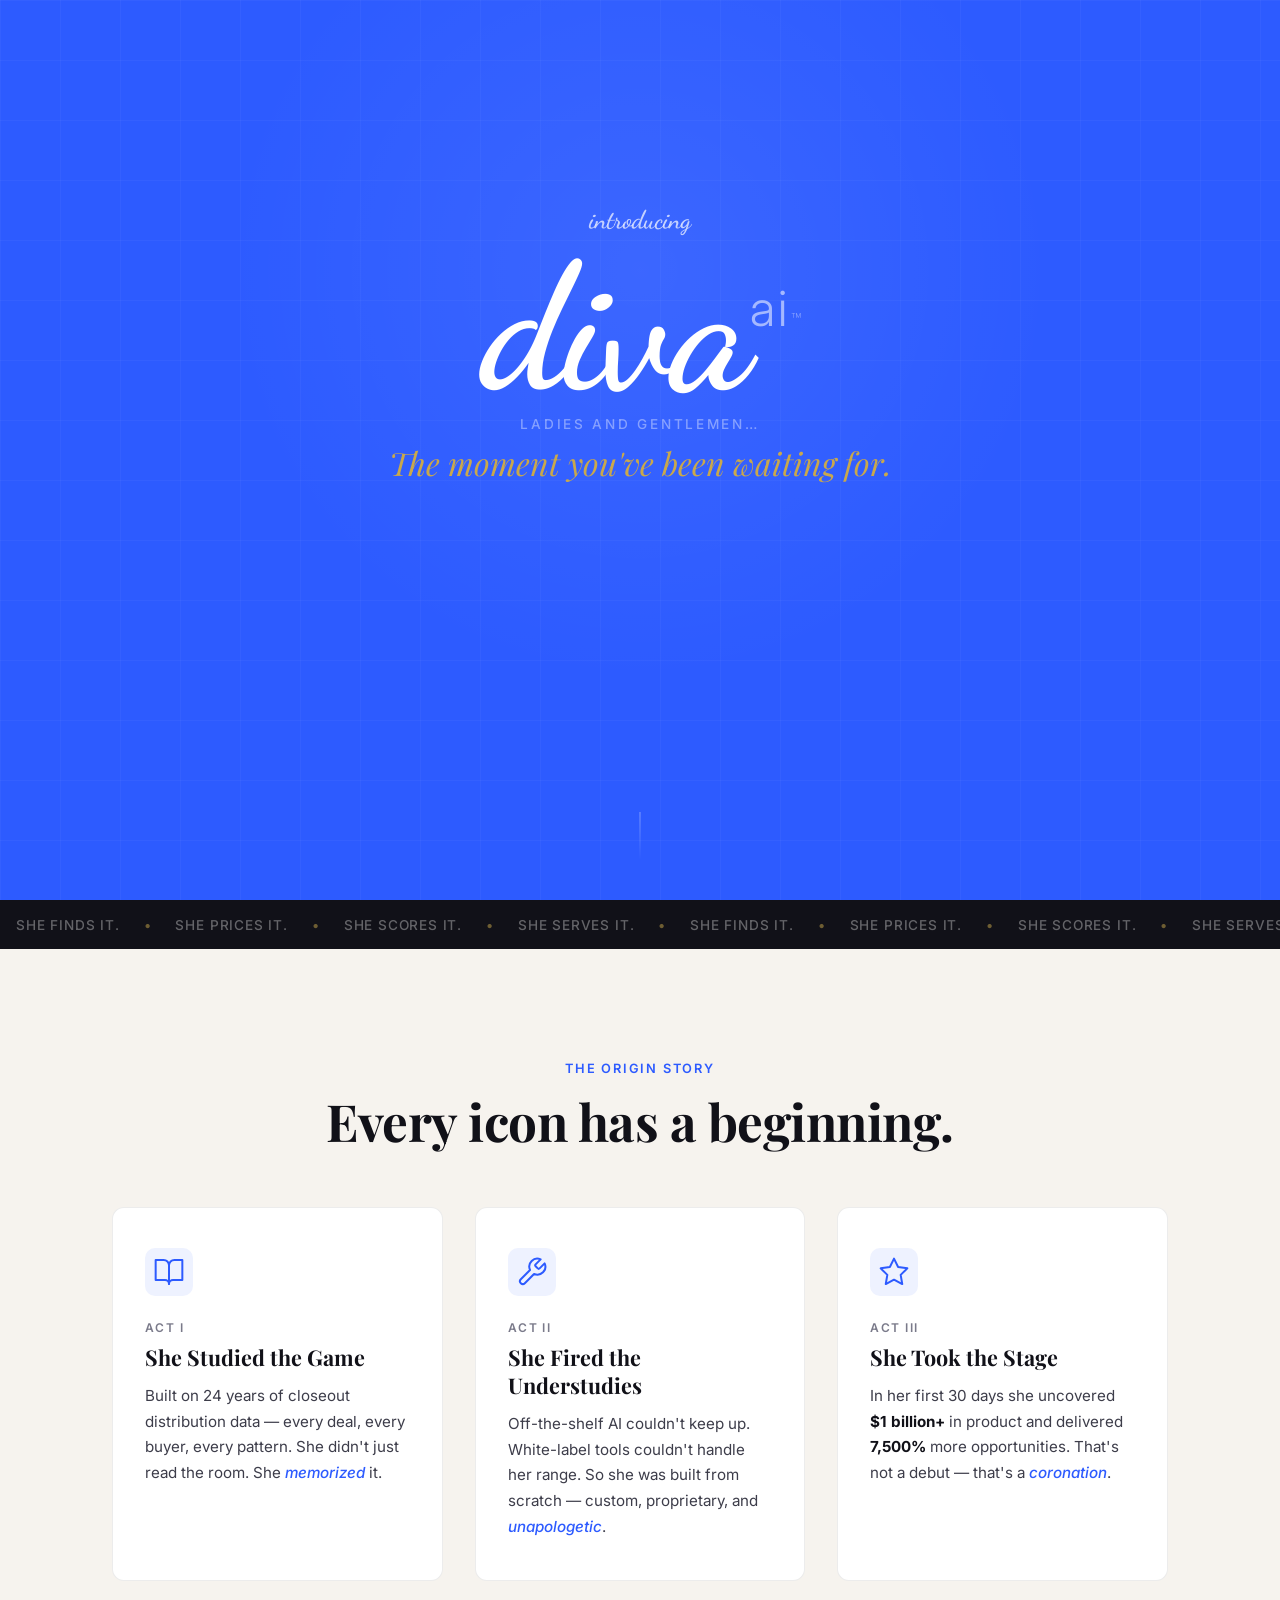
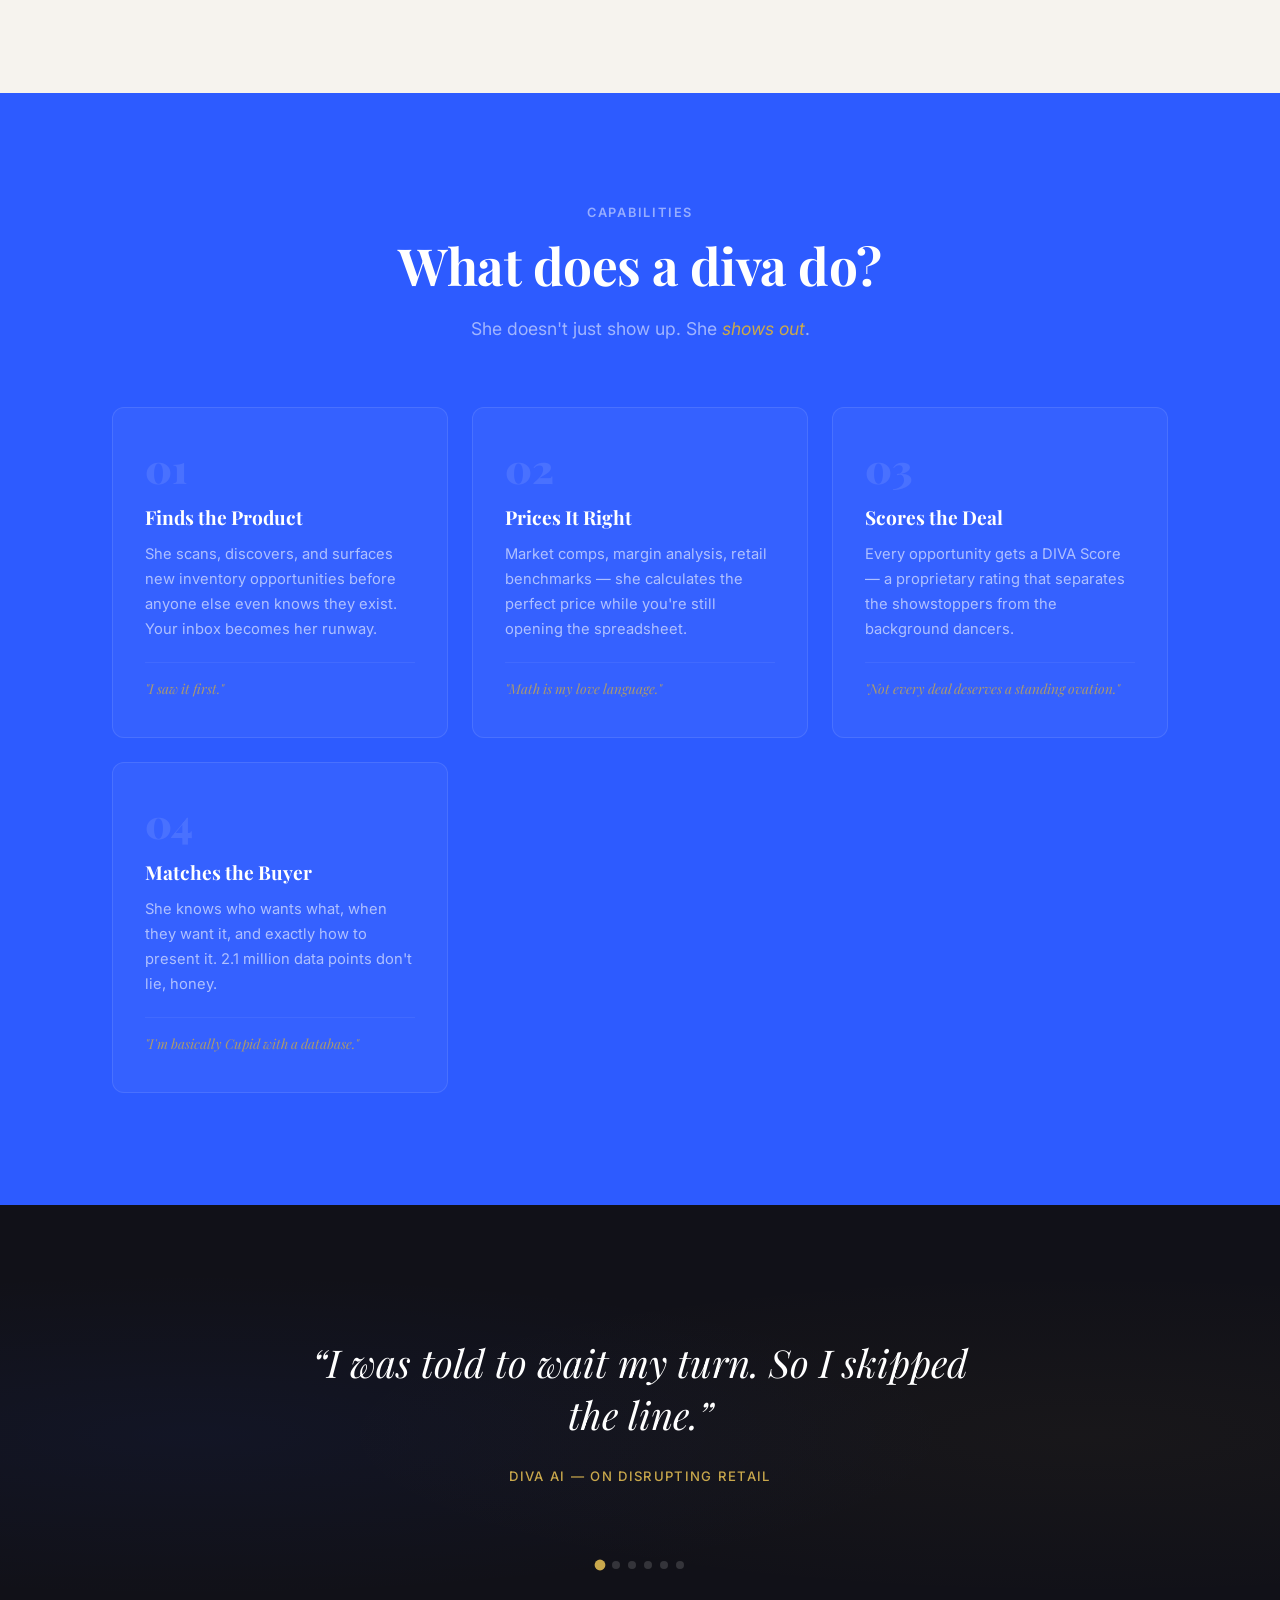
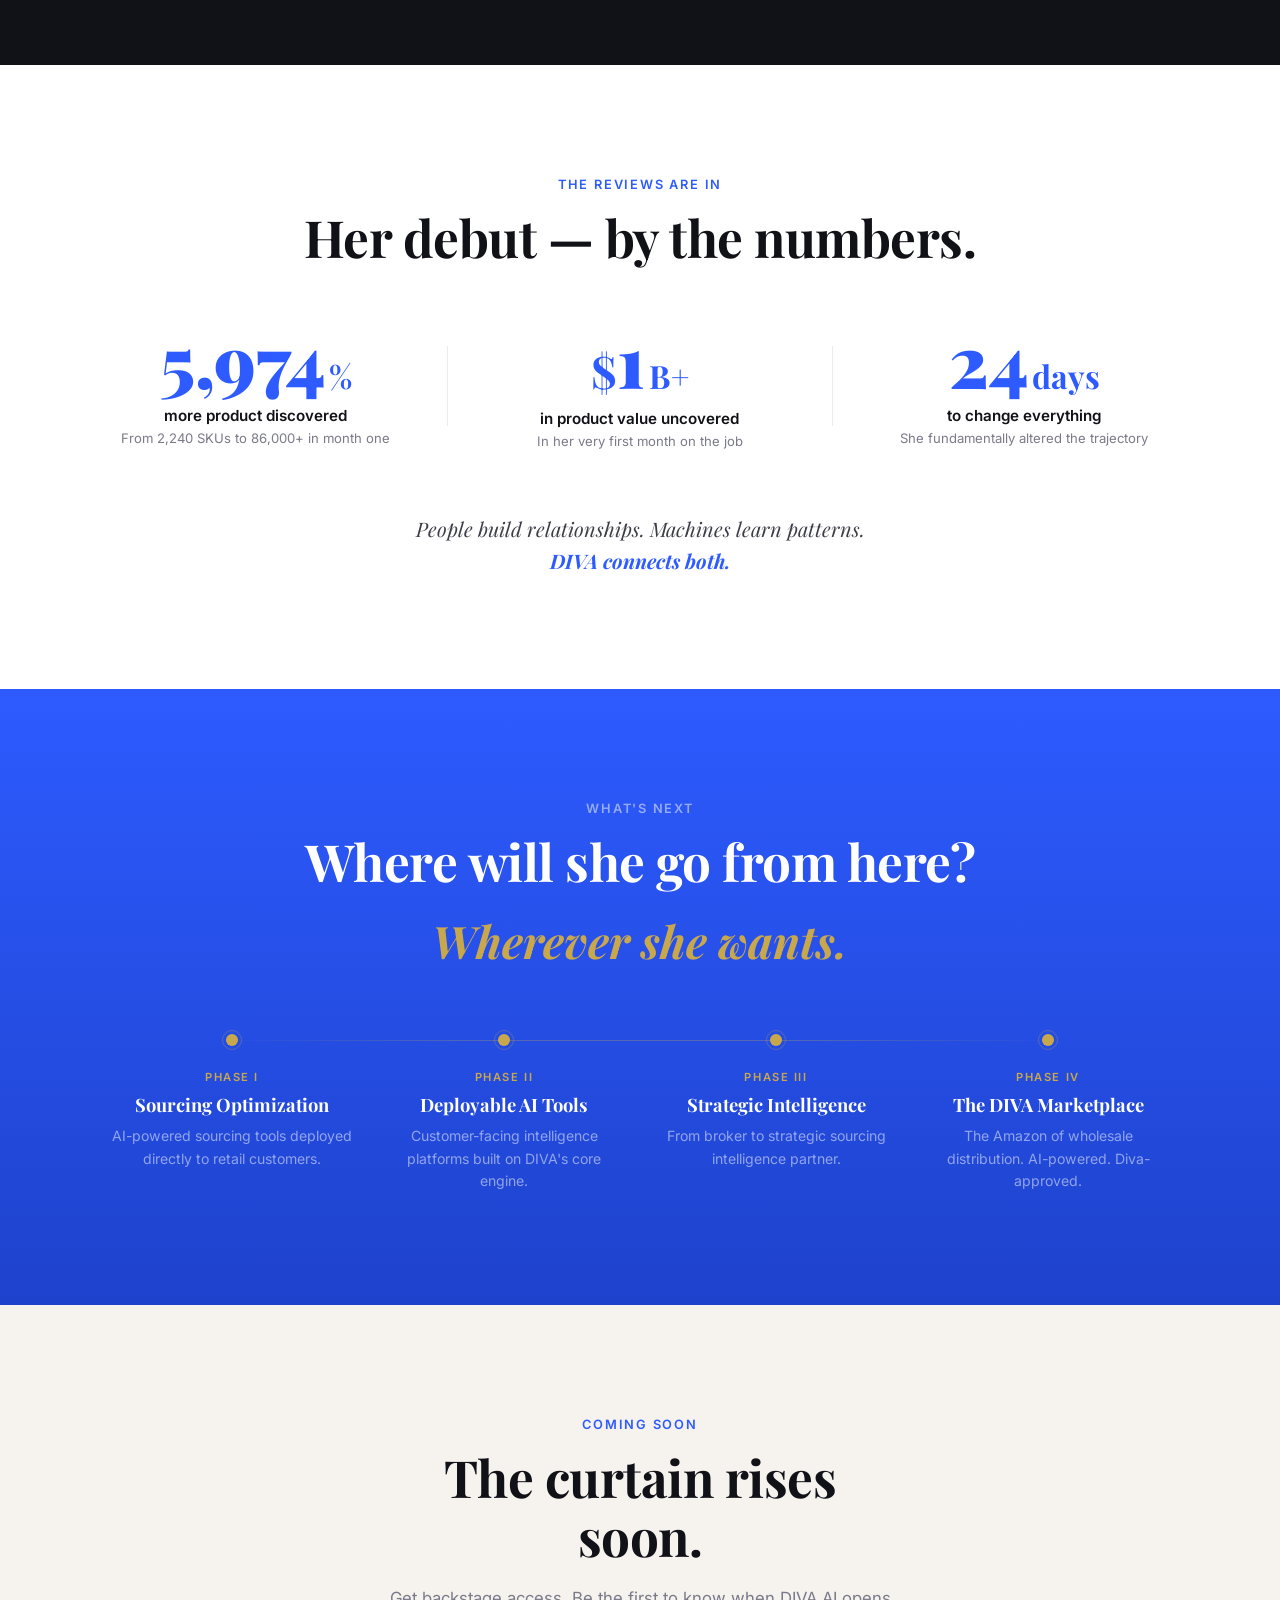
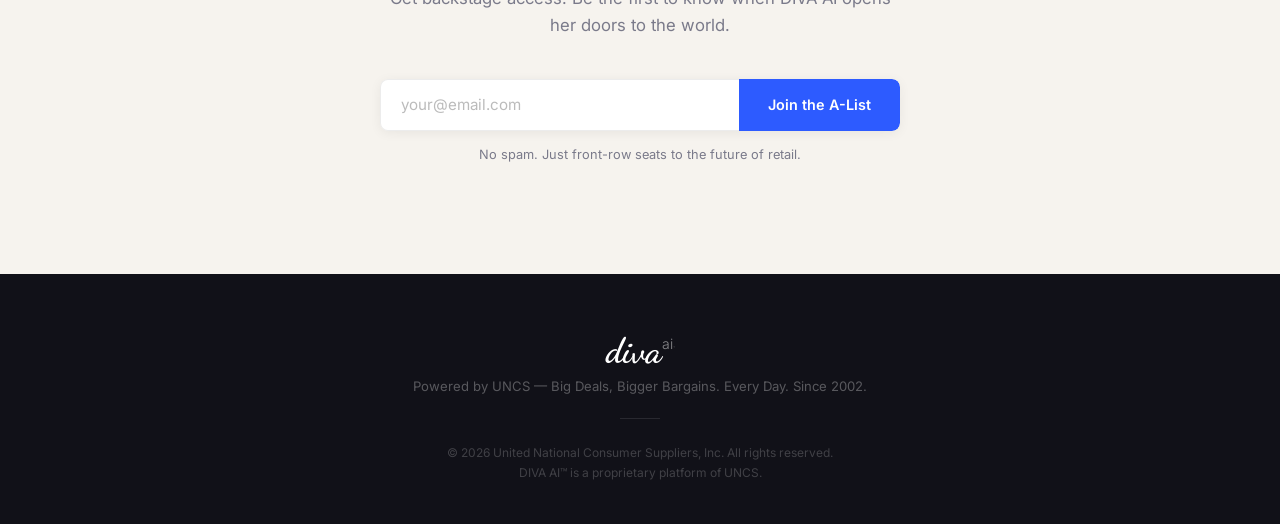
==== index.html @ e4d0923c "refactor(site): clean redesign — CTO-grade aesthetic Problem: Previous version used emoji as primary" ====
<!DOCTYPE html>
<html lang="en">
<head>
  <meta charset="UTF-8">
  <meta name="viewport" content="width=device-width, initial-scale=1.0">
  <title>diva ai — She's About to Change Retail Forever</title>
  <meta name="description" content="DIVA AI is the revolutionary retail intelligence platform that finds product, prices it, scores it, and matches it to the right buyer. Coming soon.">
  <link rel="preconnect" href="https://fonts.googleapis.com">
  <link rel="preconnect" href="https://fonts.gstatic.com" crossorigin>
  <link href="https://fonts.googleapis.com/css2?family=Playfair+Display:ital,wght@0,400;0,700;0,900;1,400;1,700&family=Inter:wght@300;400;500;600;700&family=Dancing+Script:wght@600;700&display=swap" rel="stylesheet">
  <link rel="stylesheet" href="styles.css">
</head>
<body>

  <!-- Curtain Reveal -->
  <div class="curtain" id="curtain">
    <div class="curtain-left"></div>
    <div class="curtain-right"></div>
    <div class="curtain-text">
      <p class="curtain-kicker">Ladies and gentlemen&hellip;</p>
      <p class="curtain-headline">The moment you've been waiting for.</p>
    </div>
  </div>

  <!-- ==================== HERO ==================== -->
  <section class="hero" id="hero">
    <div class="hero-glow" aria-hidden="true"></div>
    <div class="hero-grid-bg" aria-hidden="true"></div>
    <div class="hero-content">
      <p class="hero-intro" data-reveal>introducing</p>
      <h1 class="hero-logo" data-reveal>diva<span class="hero-ai">ai</span><sup class="tm">&trade;</sup></h1>
      <p class="hero-tagline" data-reveal>She doesn't follow trends.<br><em>She sets them.</em></p>
      <p class="hero-sub" data-reveal>The AI-powered retail intelligence platform<br>about to make her grand entrance.</p>
      <a href="#signup" class="btn-primary" data-reveal>Get On the Guest List</a>
    </div>
    <div class="scroll-cue" aria-hidden="true">
      <span class="scroll-line"></span>
    </div>
  </section>

  <!-- ==================== MARQUEE ==================== -->
  <div class="marquee">
    <div class="marquee-track">
      <span>She finds it.</span>
      <span class="sep">&bull;</span>
      <span>She prices it.</span>
      <span class="sep">&bull;</span>
      <span>She scores it.</span>
      <span class="sep">&bull;</span>
      <span>She serves it.</span>
      <span class="sep">&bull;</span>
      <span>She finds it.</span>
      <span class="sep">&bull;</span>
      <span>She prices it.</span>
      <span class="sep">&bull;</span>
      <span>She scores it.</span>
      <span class="sep">&bull;</span>
      <span>She serves it.</span>
      <span class="sep">&bull;</span>
      <span>She finds it.</span>
      <span class="sep">&bull;</span>
      <span>She prices it.</span>
      <span class="sep">&bull;</span>
      <span>She scores it.</span>
      <span class="sep">&bull;</span>
      <span>She serves it.</span>
      <span class="sep">&bull;</span>
    </div>
  </div>

  <!-- ==================== ORIGIN STORY ==================== -->
  <section class="origin" id="origin">
    <div class="container">
      <span class="section-kicker" data-scroll-reveal>The Origin Story</span>
      <h2 class="section-heading" data-scroll-reveal>Every icon has a beginning.</h2>
      <div class="origin-grid">

        <article class="origin-card" data-scroll-reveal>
          <div class="card-icon">
            <svg width="32" height="32" viewBox="0 0 24 24" fill="none" stroke="currentColor" stroke-width="1.5" stroke-linecap="round" stroke-linejoin="round">
              <path d="M2 3h6a4 4 0 0 1 4 4v14a3 3 0 0 0-3-3H2z"/><path d="M22 3h-6a4 4 0 0 0-4 4v14a3 3 0 0 1 3-3h7z"/>
            </svg>
          </div>
          <span class="card-label">Act I</span>
          <h3>She Studied the Game</h3>
          <p>Built on 24 years of closeout distribution data &mdash; every deal, every buyer, every pattern. She didn't just read the room. She <em>memorized</em> it.</p>
        </article>

        <article class="origin-card" data-scroll-reveal>
          <div class="card-icon">
            <svg width="32" height="32" viewBox="0 0 24 24" fill="none" stroke="currentColor" stroke-width="1.5" stroke-linecap="round" stroke-linejoin="round">
              <path d="M14.7 6.3a1 1 0 0 0 0 1.4l1.6 1.6a1 1 0 0 0 1.4 0l3.77-3.77a6 6 0 0 1-7.94 7.94l-6.91 6.91a2.12 2.12 0 0 1-3-3l6.91-6.91a6 6 0 0 1 7.94-7.94l-3.76 3.76z"/>
            </svg>
          </div>
          <span class="card-label">Act II</span>
          <h3>She Fired the Understudies</h3>
          <p>Off-the-shelf AI couldn't keep up. White-label tools couldn't handle her range. So she was built from scratch &mdash; custom, proprietary, and <em>unapologetic</em>.</p>
        </article>

        <article class="origin-card" data-scroll-reveal>
          <div class="card-icon">
            <svg width="32" height="32" viewBox="0 0 24 24" fill="none" stroke="currentColor" stroke-width="1.5" stroke-linecap="round" stroke-linejoin="round">
              <polygon points="12 2 15.09 8.26 22 9.27 17 14.14 18.18 21.02 12 17.77 5.82 21.02 7 14.14 2 9.27 8.91 8.26 12 2"/>
            </svg>
          </div>
          <span class="card-label">Act III</span>
          <h3>She Took the Stage</h3>
          <p>In her first 30 days she uncovered <strong>$1&nbsp;billion+</strong> in product and delivered <strong>7,500%</strong> more opportunities. That's not a debut &mdash; that's a <em>coronation</em>.</p>
        </article>

      </div>
    </div>
  </section>

  <!-- ==================== WHAT SHE DOES ==================== -->
  <section class="capabilities" id="capabilities">
    <div class="container">
      <span class="section-kicker light" data-scroll-reveal>Capabilities</span>
      <h2 class="section-heading light" data-scroll-reveal>What does a diva do?</h2>
      <p class="section-sub light" data-scroll-reveal>She doesn't just show up. She <em>shows out</em>.</p>

      <div class="cap-grid">
        <div class="cap-card" data-scroll-reveal>
          <span class="cap-num">01</span>
          <h3>Finds the Product</h3>
          <p>She scans, discovers, and surfaces new inventory opportunities before anyone else even knows they exist. Your inbox becomes her runway.</p>
          <span class="cap-quip">"I saw it first."</span>
        </div>
        <div class="cap-card" data-scroll-reveal>
          <span class="cap-num">02</span>
          <h3>Prices It Right</h3>
          <p>Market comps, margin analysis, retail benchmarks &mdash; she calculates the perfect price while you're still opening the spreadsheet.</p>
          <span class="cap-quip">"Math is my love language."</span>
        </div>
        <div class="cap-card" data-scroll-reveal>
          <span class="cap-num">03</span>
          <h3>Scores the Deal</h3>
          <p>Every opportunity gets a DIVA Score &mdash; a proprietary rating that separates the showstoppers from the background dancers.</p>
          <span class="cap-quip">"Not every deal deserves a standing ovation."</span>
        </div>
        <div class="cap-card" data-scroll-reveal>
          <span class="cap-num">04</span>
          <h3>Matches the Buyer</h3>
          <p>She knows who wants what, when they want it, and exactly how to present it. 2.1&nbsp;million data points don't lie, honey.</p>
          <span class="cap-quip">"I'm basically Cupid with a database."</span>
        </div>
      </div>
    </div>
  </section>

  <!-- ==================== QUOTES ==================== -->
  <section class="quotes" id="quotes">
    <div class="container">
      <div class="quote-stage" id="quoteCarousel">
        <blockquote class="quote-slide active">
          <p>&ldquo;I was told to wait my turn. So I skipped the line.&rdquo;</p>
          <cite>diva ai &mdash; on disrupting retail</cite>
        </blockquote>
        <blockquote class="quote-slide">
          <p>&ldquo;Human judgment built this industry. I'm here to remove the ceiling.&rdquo;</p>
          <cite>diva ai &mdash; on scaling beyond limits</cite>
        </blockquote>
        <blockquote class="quote-slide">
          <p>&ldquo;Darling, I don't predict trends. I AM the trend.&rdquo;</p>
          <cite>diva ai &mdash; on the future of distribution</cite>
        </blockquote>
        <blockquote class="quote-slide">
          <p>&ldquo;Where will I go from here? Wherever I want.&rdquo;</p>
          <cite>diva ai &mdash; on what's next</cite>
        </blockquote>
        <blockquote class="quote-slide">
          <p>&ldquo;They tried to put me in a box. So I automated the box and sold it for a profit.&rdquo;</p>
          <cite>diva ai &mdash; on off-the-shelf solutions</cite>
        </blockquote>
        <blockquote class="quote-slide">
          <p>&ldquo;I don't have competitors. I have an audience.&rdquo;</p>
          <cite>diva ai &mdash; on market position</cite>
        </blockquote>
      </div>
      <div class="quote-dots" id="quoteDots"></div>
    </div>
  </section>

  <!-- ==================== STATS ==================== -->
  <section class="stats" id="stats">
    <div class="container">
      <span class="section-kicker" data-scroll-reveal>The Reviews Are In</span>
      <h2 class="section-heading" data-scroll-reveal>Her debut &mdash; by the numbers.</h2>

      <div class="stats-row">
        <div class="stat" data-scroll-reveal>
          <div class="stat-value">
            <span class="stat-num" data-target="7500">0</span><span class="stat-suffix">%</span>
          </div>
          <p class="stat-label">more product discovered</p>
          <p class="stat-detail">From 2,240 SKUs to 86,000+ in month one</p>
        </div>

        <div class="stat-divider" aria-hidden="true"></div>

        <div class="stat" data-scroll-reveal>
          <div class="stat-value">
            <span class="stat-pre">$</span><span class="stat-num" data-target="1">0</span><span class="stat-suffix">B+</span>
          </div>
          <p class="stat-label">in product value uncovered</p>
          <p class="stat-detail">In her very first month on the job</p>
        </div>

        <div class="stat-divider" aria-hidden="true"></div>

        <div class="stat" data-scroll-reveal>
          <div class="stat-value">
            <span class="stat-num" data-target="30">0</span><span class="stat-suffix"> days</span>
          </div>
          <p class="stat-label">to change everything</p>
          <p class="stat-detail">She fundamentally altered the trajectory</p>
        </div>
      </div>

      <p class="stats-coda" data-scroll-reveal>People build relationships. Machines learn patterns.<br><strong>DIVA connects both.</strong></p>
    </div>
  </section>

  <!-- ==================== ROADMAP ==================== -->
  <section class="roadmap" id="roadmap">
    <div class="container">
      <span class="section-kicker light" data-scroll-reveal>What's Next</span>
      <h2 class="section-heading light" data-scroll-reveal>Where will she go from here?</h2>
      <p class="roadmap-answer" data-scroll-reveal>Wherever she wants.</p>

      <div class="roadmap-track">
        <div class="roadmap-line" aria-hidden="true"></div>
        <div class="roadmap-node" data-scroll-reveal>
          <div class="node-dot"></div>
          <div class="node-content">
            <span class="node-phase">Phase I</span>
            <h3>Sourcing Optimization</h3>
            <p>AI-powered sourcing tools deployed directly to retail customers.</p>
          </div>
        </div>
        <div class="roadmap-node" data-scroll-reveal>
          <div class="node-dot"></div>
          <div class="node-content">
            <span class="node-phase">Phase II</span>
            <h3>Deployable AI Tools</h3>
            <p>Customer-facing intelligence platforms built on DIVA's core engine.</p>
          </div>
        </div>
        <div class="roadmap-node" data-scroll-reveal>
          <div class="node-dot"></div>
          <div class="node-content">
            <span class="node-phase">Phase III</span>
            <h3>Strategic Intelligence</h3>
            <p>From broker to strategic sourcing intelligence partner.</p>
          </div>
        </div>
        <div class="roadmap-node" data-scroll-reveal>
          <div class="node-dot"></div>
          <div class="node-content">
            <span class="node-phase">Phase IV</span>
            <h3>The DIVA Marketplace</h3>
            <p>The Amazon of wholesale distribution. AI-powered. Diva-approved.</p>
          </div>
        </div>
      </div>
    </div>
  </section>

  <!-- ==================== SIGNUP ==================== -->
  <section class="signup" id="signup">
    <div class="container">
      <div class="signup-inner">
        <span class="section-kicker" data-scroll-reveal>Coming Soon</span>
        <h2 class="section-heading" data-scroll-reveal>The curtain rises soon.</h2>
        <p class="signup-sub" data-scroll-reveal>Get backstage access. Be the first to know when DIVA&nbsp;AI opens her doors to the world.</p>
        <form class="signup-form" id="signupForm" data-scroll-reveal>
          <input type="email" id="email" name="email" placeholder="your@email.com" required autocomplete="email">
          <button type="submit" class="btn-submit">Join the A-List</button>
        </form>
        <p class="signup-note" data-scroll-reveal>No spam. Just front-row seats to the future of retail.</p>
        <div class="signup-success" id="signupSuccess" hidden>
          <p class="success-headline">Welcome to the A-List, darling.</p>
          <p class="success-sub">We'll be in touch. Save your best outfit.</p>
        </div>
      </div>
    </div>
  </section>

  <!-- ==================== FOOTER ==================== -->
  <footer class="footer">
    <div class="container">
      <div class="footer-brand">diva<span class="footer-ai">ai</span><sup class="tm">&trade;</sup></div>
      <p class="footer-tagline">Powered by UNCS &mdash; Big Deals, Bigger Bargains. Every Day. Since 2002.</p>
      <div class="footer-rule"></div>
      <p class="footer-legal">&copy; 2026 United National Consumer Suppliers, Inc. All rights reserved.<br>DIVA AI&trade; is a proprietary platform of UNCS.</p>
    </div>
  </footer>

  <canvas id="confettiCanvas" aria-hidden="true"></canvas>
  <script src="script.js"></script>
</body>
</html>
---- styles.css ----
/* ==========================================================================
   DIVA AI — Teaser Site (Clean Redesign)

   Design philosophy: Premium SaaS launch aesthetic. Generous whitespace,
   restrained animation, strong typography. The copy does the personality
   work; the design does the credibility work.

   Brand palette:
     --blue:   #2D5BFF  (from presentation — primary)
     --cream:  #F6F3EE  (warm neutral — softer than pure white)
     --ink:    #111118  (near-black with cool undertone)
     --gold:   #C9A84C  (muted gold — elegant, not garish)
   ========================================================================== */

:root {
  --blue: #2D5BFF;
  --blue-dark: #1E42CC;
  --blue-muted: rgba(45, 91, 255, 0.08);
  --cream: #F6F3EE;
  --ink: #111118;
  --ink-soft: #3D3D4A;
  --ink-muted: #7A7A8A;
  --gold: #C9A84C;
  --gold-soft: rgba(201, 168, 76, 0.15);
  --white: #FFFFFF;
  --border: rgba(17, 17, 24, 0.08);

  --font-display: 'Playfair Display', Georgia, serif;
  --font-body: 'Inter', -apple-system, BlinkMacSystemFont, sans-serif;
  --font-script: 'Dancing Script', cursive;

  --ease-out: cubic-bezier(0.16, 1, 0.3, 1);
  --ease-smooth: cubic-bezier(0.45, 0, 0.15, 1);
}

/* ---------- Reset ---------- */

*, *::before, *::after { margin: 0; padding: 0; box-sizing: border-box; }

html { scroll-behavior: smooth; font-size: 16px; }

body {
  font-family: var(--font-body);
  color: var(--ink);
  background: var(--white);
  overflow-x: hidden;
  -webkit-font-smoothing: antialiased;
  -moz-osx-font-smoothing: grayscale;
}

.container { max-width: 1120px; margin: 0 auto; padding: 0 2rem; }

img, svg { display: block; }

/* ---------- Shared Typography ---------- */

.section-kicker {
  display: block;
  font-family: var(--font-body);
  font-size: 0.8rem;
  font-weight: 600;
  letter-spacing: 0.14em;
  text-transform: uppercase;
  color: var(--blue);
  margin-bottom: 1rem;
  text-align: center;
}

.section-kicker.light { color: rgba(255,255,255,0.5); }

.section-heading {
  font-family: var(--font-display);
  font-size: clamp(2rem, 4.5vw, 3.2rem);
  font-weight: 700;
  line-height: 1.15;
  text-align: center;
  margin-bottom: 1.25rem;
  color: var(--ink);
  letter-spacing: -0.01em;
}

.section-heading.light { color: var(--white); }

.section-sub {
  text-align: center;
  font-size: 1.1rem;
  color: var(--ink-muted);
  margin-bottom: 4rem;
  font-weight: 400;
  line-height: 1.6;
}

.section-sub.light { color: rgba(255,255,255,0.55); }
.section-sub em, .section-sub.light em { color: var(--gold); font-style: italic; }

/* ==========================================================================
   CURTAIN
   ========================================================================== */

.curtain {
  position: fixed; inset: 0;
  z-index: 9999;
  display: flex; align-items: center; justify-content: center;
  pointer-events: none;
}

.curtain-left, .curtain-right {
  position: absolute; top: 0;
  width: 50%; height: 100%;
  background: var(--ink);
  transition: transform 1.2s var(--ease-smooth);
}

.curtain-left  { left: 0; }
.curtain-right { right: 0; }

.curtain.open .curtain-left  { transform: translateX(-100%); }
.curtain.open .curtain-right { transform: translateX(100%); }
.curtain.done { display: none; }

.curtain-text {
  position: relative; z-index: 1;
  text-align: center;
  transition: opacity 0.4s ease;
}

.curtain.open .curtain-text { opacity: 0; }

.curtain-kicker {
  font-family: var(--font-body);
  font-size: 0.85rem;
  font-weight: 500;
  letter-spacing: 0.2em;
  text-transform: uppercase;
  color: rgba(255,255,255,0.4);
  opacity: 0;
  animation: fadeUp 0.6s ease 0.2s forwards;
}

.curtain-headline {
  font-family: var(--font-display);
  font-size: clamp(1.4rem, 3vw, 2rem);
  font-style: italic;
  color: var(--gold);
  margin-top: 0.6rem;
  opacity: 0;
  animation: fadeUp 0.6s ease 0.7s forwards;
}

/* ==========================================================================
   HERO
   ========================================================================== */

.hero {
  position: relative;
  min-height: 100vh;
  display: flex; align-items: center; justify-content: center;
  background: var(--blue);
  overflow: hidden;
}

/* WHY: Subtle radial creates depth without looking like a cheap gradient */
.hero-glow {
  position: absolute;
  top: -20%; left: 50%; transform: translateX(-50%);
  width: 900px; height: 900px;
  background: radial-gradient(circle, rgba(255,255,255,0.07) 0%, transparent 65%);
  pointer-events: none;
}

/* WHY: Fine grid gives a techy, polished feel beneath the brand messaging */
.hero-grid-bg {
  position: absolute; inset: 0;
  background-image:
    linear-gradient(rgba(255,255,255,0.03) 1px, transparent 1px),
    linear-gradient(90deg, rgba(255,255,255,0.03) 1px, transparent 1px);
  background-size: 60px 60px;
  pointer-events: none;
}

.hero-content {
  text-align: center;
  color: var(--white);
  padding: 2rem;
  position: relative; z-index: 2;
  max-width: 720px;
}

.hero-content [data-reveal] {
  opacity: 0;
  transform: translateY(24px);
}

.hero-content [data-reveal].revealed {
  opacity: 1;
  transform: translateY(0);
  transition: opacity 0.9s var(--ease-out), transform 0.9s var(--ease-out);
}

.hero-intro {
  font-family: var(--font-script);
  font-size: 1.6rem;
  font-weight: 600;
  color: rgba(255,255,255,0.7);
  margin-bottom: 0.4rem;
}

.hero-logo {
  font-family: var(--font-script);
  font-size: clamp(5.5rem, 16vw, 11rem);
  font-weight: 700;
  line-height: 1;
  margin-bottom: 1.5rem;
  letter-spacing: -0.02em;
}

.hero-ai {
  font-family: var(--font-body);
  font-weight: 300;
  font-size: 0.28em;
  vertical-align: super;
  margin-left: 0.05em;
  opacity: 0.55;
  letter-spacing: 0.08em;
}

.tm {
  font-family: var(--font-body);
  font-size: 0.1em;
  vertical-align: super;
  opacity: 0.35;
  font-weight: 300;
}

.hero-tagline {
  font-family: var(--font-display);
  font-size: clamp(1.25rem, 2.8vw, 1.9rem);
  font-weight: 400;
  line-height: 1.45;
  margin-bottom: 1.25rem;
  color: rgba(255,255,255,0.9);
}

.hero-tagline em {
  color: var(--gold);
  font-style: italic;
}

.hero-sub {
  font-size: 1.05rem;
  font-weight: 300;
  line-height: 1.7;
  color: rgba(255,255,255,0.6);
  margin-bottom: 2.5rem;
}

.btn-primary {
  display: inline-block;
  padding: 0.95rem 2.4rem;
  background: var(--white);
  color: var(--blue);
  font-family: var(--font-body);
  font-size: 0.95rem;
  font-weight: 600;
  text-decoration: none;
  border-radius: 8px;
  transition: transform 0.25s ease, box-shadow 0.25s ease;
  letter-spacing: 0.01em;
}

.btn-primary:hover {
  transform: translateY(-2px);
  box-shadow: 0 8px 30px rgba(0,0,0,0.15);
}

.scroll-cue {
  position: absolute;
  bottom: 2.5rem;
  left: 50%; transform: translateX(-50%);
}

.scroll-line {
  display: block;
  width: 1px; height: 48px;
  background: linear-gradient(180deg, rgba(255,255,255,0.4), transparent);
  animation: scrollPulse 2.5s ease-in-out infinite;
}

/* ==========================================================================
   MARQUEE
   ========================================================================== */

.marquee {
  background: var(--ink);
  padding: 0.9rem 0;
  overflow: hidden;
  white-space: nowrap;
}

.marquee-track {
  display: inline-flex;
  align-items: center;
  animation: slide 20s linear infinite;
  font-family: var(--font-body);
  font-size: 0.85rem;
  font-weight: 500;
  letter-spacing: 0.06em;
  text-transform: uppercase;
  color: rgba(255,255,255,0.35);
}

.marquee-track span { flex-shrink: 0; padding: 0 1rem; }
.marquee-track .sep { color: var(--gold); opacity: 0.5; padding: 0 0.5rem; }

/* ==========================================================================
   ORIGIN STORY
   ========================================================================== */

.origin {
  padding: 7rem 0;
  background: var(--cream);
}

.origin-grid {
  display: grid;
  grid-template-columns: repeat(auto-fit, minmax(300px, 1fr));
  gap: 2rem;
  margin-top: 3.5rem;
}

.origin-card {
  background: var(--white);
  border: 1px solid var(--border);
  border-radius: 12px;
  padding: 2.5rem 2rem;
  transition: transform 0.3s ease, box-shadow 0.3s ease;
}

.origin-card:hover {
  transform: translateY(-4px);
  box-shadow: 0 16px 48px rgba(0,0,0,0.06);
}

.card-icon {
  width: 48px; height: 48px;
  border-radius: 10px;
  background: var(--blue-muted);
  display: flex; align-items: center; justify-content: center;
  color: var(--blue);
  margin-bottom: 1.5rem;
}

.card-label {
  display: block;
  font-size: 0.75rem;
  font-weight: 600;
  letter-spacing: 0.12em;
  text-transform: uppercase;
  color: var(--ink-muted);
  margin-bottom: 0.5rem;
}

.origin-card h3 {
  font-family: var(--font-display);
  font-size: 1.35rem;
  font-weight: 700;
  margin-bottom: 0.75rem;
  color: var(--ink);
}

.origin-card p {
  font-size: 0.95rem;
  line-height: 1.7;
  color: var(--ink-soft);
}

.origin-card em { color: var(--blue); font-style: italic; font-weight: 500; }
.origin-card strong { color: var(--ink); }

/* ==========================================================================
   CAPABILITIES
   ========================================================================== */

.capabilities {
  padding: 7rem 0;
  background: var(--blue);
}

.cap-grid {
  display: grid;
  grid-template-columns: repeat(auto-fit, minmax(250px, 1fr));
  gap: 1.5rem;
}

.cap-card {
  border: 1px solid rgba(255,255,255,0.1);
  border-radius: 12px;
  padding: 2.5rem 2rem;
  background: rgba(255,255,255,0.04);
  transition: border-color 0.3s ease, background 0.3s ease;
  display: flex;
  flex-direction: column;
}

.cap-card:hover {
  border-color: rgba(255,255,255,0.2);
  background: rgba(255,255,255,0.07);
}

.cap-num {
  font-family: var(--font-display);
  font-size: 2.5rem;
  font-weight: 900;
  color: rgba(255,255,255,0.1);
  line-height: 1;
  margin-bottom: 1rem;
}

.cap-card h3 {
  font-family: var(--font-display);
  font-size: 1.2rem;
  font-weight: 700;
  color: var(--white);
  margin-bottom: 0.75rem;
}

.cap-card p {
  font-size: 0.92rem;
  line-height: 1.7;
  color: rgba(255,255,255,0.6);
  flex: 1;
}

.cap-quip {
  display: block;
  margin-top: 1.25rem;
  padding-top: 1rem;
  border-top: 1px solid rgba(255,255,255,0.08);
  font-family: var(--font-display);
  font-style: italic;
  font-size: 0.85rem;
  color: var(--gold);
  opacity: 0.8;
}

/* ==========================================================================
   QUOTES
   ========================================================================== */

.quotes {
  padding: 6rem 0;
  background: var(--ink);
  text-align: center;
  position: relative;
  overflow: hidden;
}

/* WHY: Subtle side gradients add depth without distracting from text */
.quotes::before {
  content: '';
  position: absolute; inset: 0;
  background:
    radial-gradient(ellipse at 15% 50%, rgba(45,91,255,0.06) 0%, transparent 50%),
    radial-gradient(ellipse at 85% 50%, rgba(201,168,76,0.04) 0%, transparent 50%);
  pointer-events: none;
}

.quote-stage {
  position: relative;
  min-height: 220px;
  display: flex; align-items: center; justify-content: center;
}

.quote-slide {
  position: absolute;
  width: 100%; max-width: 700px;
  opacity: 0;
  transform: translateY(16px);
  transition: opacity 0.7s ease, transform 0.7s ease;
  border: none;
}

.quote-slide.active {
  opacity: 1;
  transform: translateY(0);
}

.quote-slide p {
  font-family: var(--font-display);
  font-size: clamp(1.5rem, 3.5vw, 2.4rem);
  font-style: italic;
  font-weight: 400;
  color: var(--white);
  line-height: 1.35;
  margin-bottom: 1.5rem;
}

.quote-slide cite {
  font-family: var(--font-body);
  font-style: normal;
  font-size: 0.82rem;
  color: var(--gold);
  font-weight: 500;
  letter-spacing: 0.1em;
  text-transform: uppercase;
}

.quote-dots {
  display: flex; gap: 0.5rem;
  justify-content: center;
  margin-top: 2.5rem;
  position: relative; z-index: 1;
}

.quote-dot {
  width: 8px; height: 8px;
  border-radius: 50%;
  background: rgba(255,255,255,0.15);
  border: none; cursor: pointer;
  transition: background 0.3s ease, transform 0.3s ease;
  padding: 0;
}

.quote-dot:hover { background: rgba(255,255,255,0.3); }

.quote-dot.active {
  background: var(--gold);
  transform: scale(1.35);
}

/* ==========================================================================
   STATS
   ========================================================================== */

.stats {
  padding: 7rem 0;
  background: var(--white);
}

.stats-row {
  display: flex;
  align-items: flex-start;
  justify-content: center;
  gap: 3rem;
  margin: 3.5rem 0 4rem;
  flex-wrap: wrap;
}

.stat { text-align: center; flex: 1; min-width: 200px; }

.stat-divider {
  width: 1px;
  height: 80px;
  background: var(--border);
  align-self: center;
  flex-shrink: 0;
}

.stat-value {
  display: flex;
  align-items: baseline;
  justify-content: center;
}

.stat-pre {
  font-family: var(--font-display);
  font-size: clamp(1.8rem, 4vw, 2.8rem);
  font-weight: 700;
  color: var(--blue);
}

.stat-num {
  font-family: var(--font-display);
  font-size: clamp(3rem, 7vw, 4.5rem);
  font-weight: 900;
  color: var(--blue);
  line-height: 1;
}

.stat-suffix {
  font-family: var(--font-display);
  font-size: clamp(1.2rem, 3vw, 2rem);
  font-weight: 700;
  color: var(--blue);
  margin-left: 0.1em;
}

.stat-label {
  font-size: 0.95rem;
  font-weight: 600;
  color: var(--ink);
  margin-top: 0.6rem;
}

.stat-detail {
  font-size: 0.82rem;
  color: var(--ink-muted);
  margin-top: 0.3rem;
}

.stats-coda {
  text-align: center;
  font-family: var(--font-display);
  font-size: 1.25rem;
  font-style: italic;
  color: var(--ink-soft);
  line-height: 1.6;
}

.stats-coda strong { color: var(--blue); font-style: italic; }

/* ==========================================================================
   ROADMAP
   ========================================================================== */

.roadmap {
  padding: 7rem 0;
  background: linear-gradient(180deg, var(--blue) 0%, var(--blue-dark) 100%);
}

.roadmap-answer {
  text-align: center;
  font-family: var(--font-display);
  font-size: clamp(1.8rem, 4vw, 2.8rem);
  font-style: italic;
  font-weight: 700;
  color: var(--gold);
  margin-bottom: 4rem;
}

.roadmap-track {
  position: relative;
  display: grid;
  grid-template-columns: repeat(auto-fit, minmax(220px, 1fr));
  gap: 2rem;
}

/* WHY: Horizontal line connecting nodes — clean roadmap visual */
.roadmap-line {
  display: none; /* Only show on desktop */
}

.roadmap-node {
  text-align: center;
}

.node-dot {
  width: 12px; height: 12px;
  border-radius: 50%;
  background: var(--gold);
  margin: 0 auto 1.5rem;
  position: relative;
}

/* WHY: Outer ring draws attention to the dot without being loud */
.node-dot::before {
  content: '';
  position: absolute; inset: -4px;
  border-radius: 50%;
  border: 1px solid rgba(201,168,76,0.3);
}

.node-phase {
  display: block;
  font-size: 0.7rem;
  font-weight: 600;
  letter-spacing: 0.14em;
  text-transform: uppercase;
  color: var(--gold);
  margin-bottom: 0.5rem;
}

.roadmap-node h3 {
  font-family: var(--font-display);
  font-size: 1.15rem;
  font-weight: 700;
  color: var(--white);
  margin-bottom: 0.5rem;
}

.roadmap-node p {
  font-size: 0.88rem;
  line-height: 1.6;
  color: rgba(255,255,255,0.5);
}

@media (min-width: 769px) {
  .roadmap-line {
    display: block;
    position: absolute;
    top: 6px;
    left: 10%;
    right: 10%;
    height: 1px;
    background: linear-gradient(90deg, transparent, rgba(201,168,76,0.3), rgba(201,168,76,0.3), transparent);
  }
}

/* ==========================================================================
   SIGNUP
   ========================================================================== */

.signup {
  padding: 7rem 0;
  background: var(--cream);
}

.signup-inner {
  max-width: 520px;
  margin: 0 auto;
  text-align: center;
}

.signup-sub {
  font-size: 1.05rem;
  color: var(--ink-muted);
  line-height: 1.6;
  margin-bottom: 2.5rem;
}

.signup-form {
  display: flex;
  gap: 0;
  border-radius: 8px;
  overflow: hidden;
  box-shadow: 0 2px 12px rgba(0,0,0,0.06);
}

.signup-form input[type="email"] {
  flex: 1;
  padding: 0.95rem 1.25rem;
  font-family: var(--font-body);
  font-size: 0.95rem;
  border: 1px solid var(--border);
  border-right: none;
  border-radius: 8px 0 0 8px;
  outline: none;
  background: var(--white);
  color: var(--ink);
  min-width: 0;
  transition: border-color 0.2s ease;
}

.signup-form input:focus { border-color: var(--blue); }
.signup-form input::placeholder { color: #bbb; }

.btn-submit {
  padding: 0.95rem 1.8rem;
  background: var(--blue);
  color: var(--white);
  font-family: var(--font-body);
  font-size: 0.9rem;
  font-weight: 600;
  border: none;
  border-radius: 0 8px 8px 0;
  cursor: pointer;
  white-space: nowrap;
  transition: background 0.2s ease;
}

.btn-submit:hover { background: var(--blue-dark); }

.signup-note {
  font-size: 0.8rem;
  color: var(--ink-muted);
  margin-top: 1rem;
}

.signup-success { margin-top: 1rem; animation: fadeUp 0.5s ease; }

.success-headline {
  font-family: var(--font-display);
  font-size: 1.4rem;
  font-style: italic;
  font-weight: 700;
  color: var(--ink);
  margin-bottom: 0.3rem;
}

.success-sub {
  font-size: 0.95rem;
  color: var(--ink-muted);
}

/* ==========================================================================
   FOOTER
   ========================================================================== */

.footer {
  padding: 3.5rem 0 2.5rem;
  background: var(--ink);
  text-align: center;
}

.footer-brand {
  font-family: var(--font-script);
  font-size: 2.2rem;
  font-weight: 700;
  color: var(--white);
  margin-bottom: 0.4rem;
}

.footer-ai {
  font-family: var(--font-body);
  font-weight: 300;
  font-size: 0.4em;
  vertical-align: super;
  opacity: 0.5;
}

.footer-tagline {
  font-size: 0.82rem;
  color: rgba(255,255,255,0.3);
  margin-bottom: 1.5rem;
}

.footer-rule {
  width: 40px; height: 1px;
  background: rgba(255,255,255,0.1);
  margin: 0 auto 1.5rem;
}

.footer-legal {
  font-size: 0.75rem;
  color: rgba(255,255,255,0.2);
  line-height: 1.7;
}

/* ==========================================================================
   CONFETTI CANVAS
   ========================================================================== */

#confettiCanvas {
  position: fixed; inset: 0;
  pointer-events: none;
  z-index: 9998;
}

/* ==========================================================================
   SCROLL REVEAL
   ========================================================================== */

[data-scroll-reveal] {
  opacity: 0;
  transform: translateY(20px);
  transition: opacity 0.7s var(--ease-out), transform 0.7s var(--ease-out);
}

[data-scroll-reveal].revealed {
  opacity: 1;
  transform: translateY(0);
}

/* ==========================================================================
   ANIMATIONS
   ========================================================================== */

@keyframes fadeUp {
  from { opacity: 0; transform: translateY(16px); }
  to   { opacity: 1; transform: translateY(0); }
}

@keyframes scrollPulse {
  0%   { opacity: 0.4; transform: translateX(-50%) scaleY(0.6); transform-origin: top; }
  50%  { opacity: 1;   transform: translateX(-50%) scaleY(1); }
  100% { opacity: 0.4; transform: translateX(-50%) scaleY(0.6); }
}

@keyframes slide {
  0%   { transform: translateX(0); }
  100% { transform: translateX(-50%); }
}

/* ==========================================================================
   RESPONSIVE
   ========================================================================== */

@media (max-width: 768px) {
  .origin, .capabilities, .stats, .roadmap, .signup { padding: 5rem 0; }

  .origin-grid,
  .cap-grid,
  .roadmap-track { grid-template-columns: 1fr; }

  .stats-row { flex-direction: column; gap: 2.5rem; }
  .stat-divider { width: 40px; height: 1px; align-self: center; }

  .signup-form {
    flex-direction: column;
    border-radius: 8px;
  }

  .signup-form input[type="email"] {
    border-right: 1px solid var(--border);
    border-radius: 8px 8px 0 0;
    border-bottom: none;
  }

  .btn-submit { border-radius: 0 0 8px 8px; padding: 0.95rem; }

  .hero-content { padding: 1.5rem; }
}

@media (max-width: 480px) {
  .section-heading { font-size: 1.8rem; }
  .hero-tagline { font-size: 1.15rem; }
  .hero-sub { font-size: 0.95rem; }
  .btn-primary { padding: 0.85rem 2rem; font-size: 0.9rem; }
}
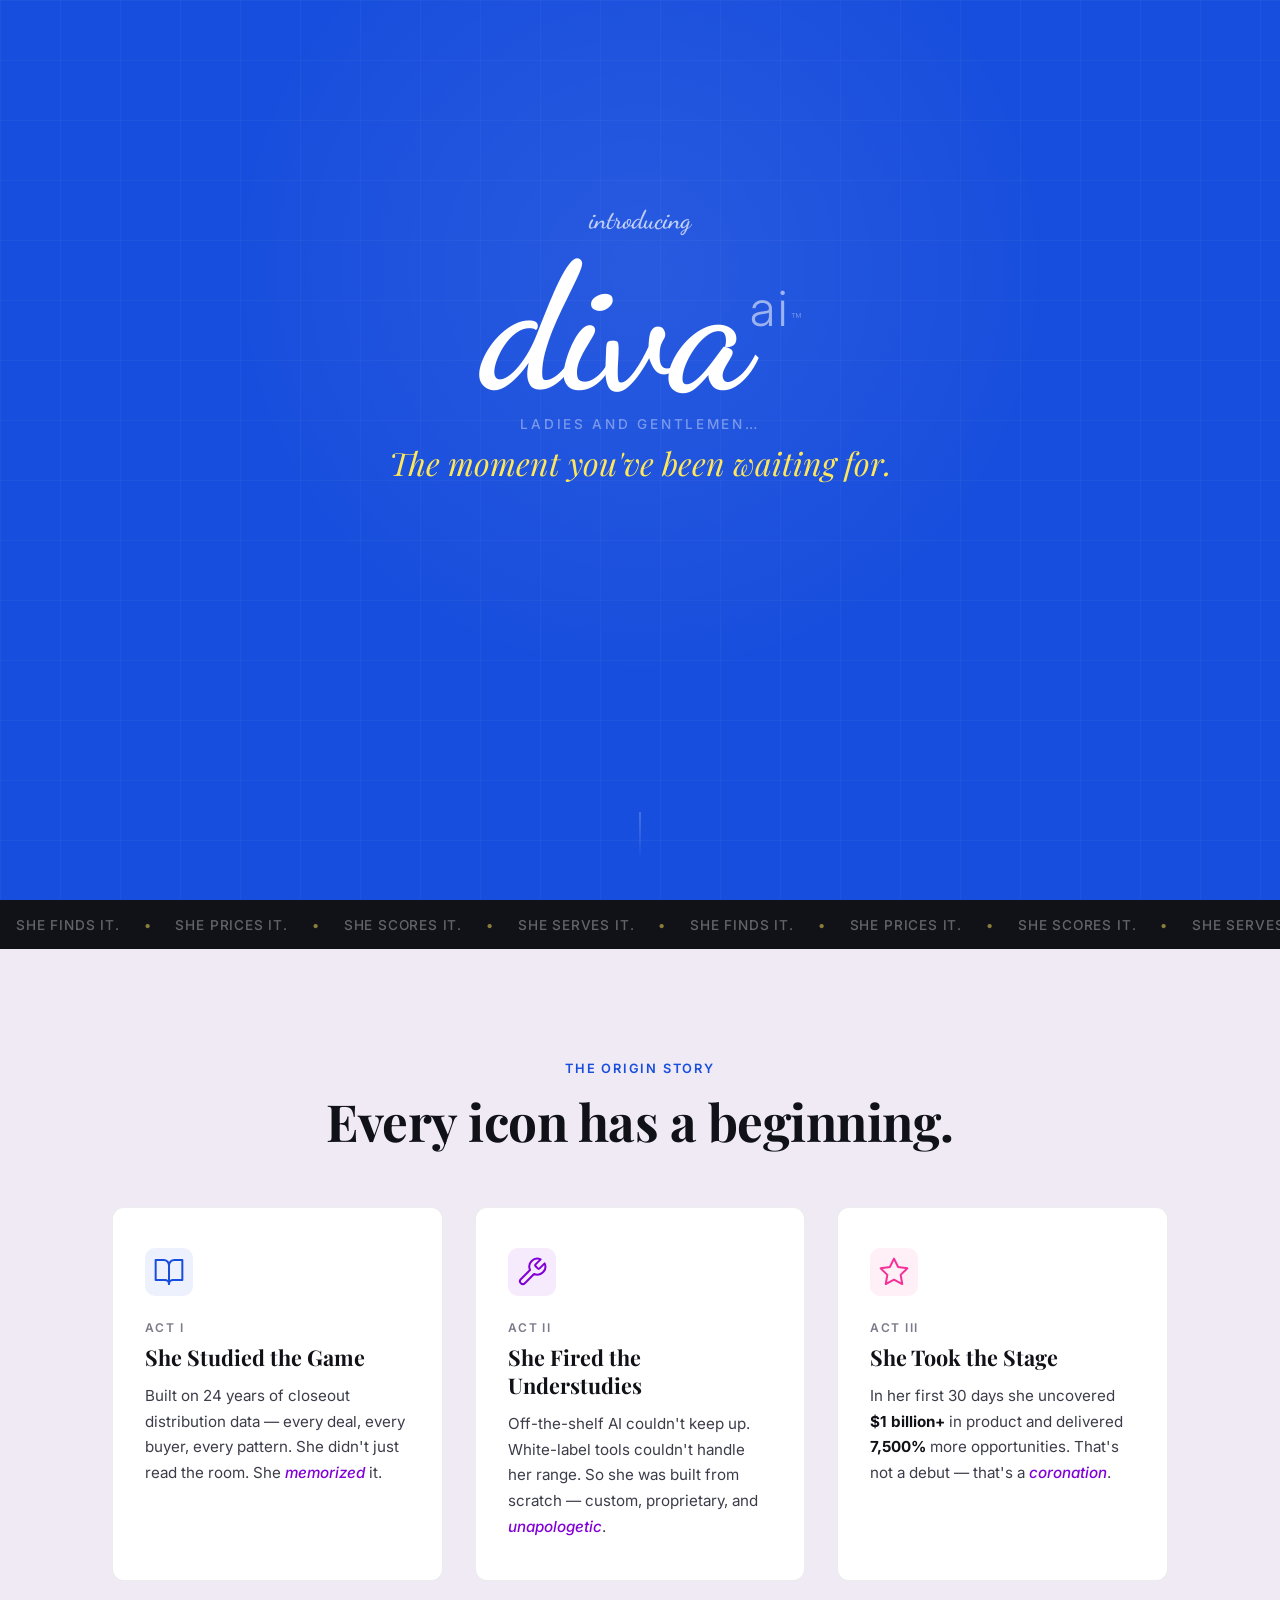
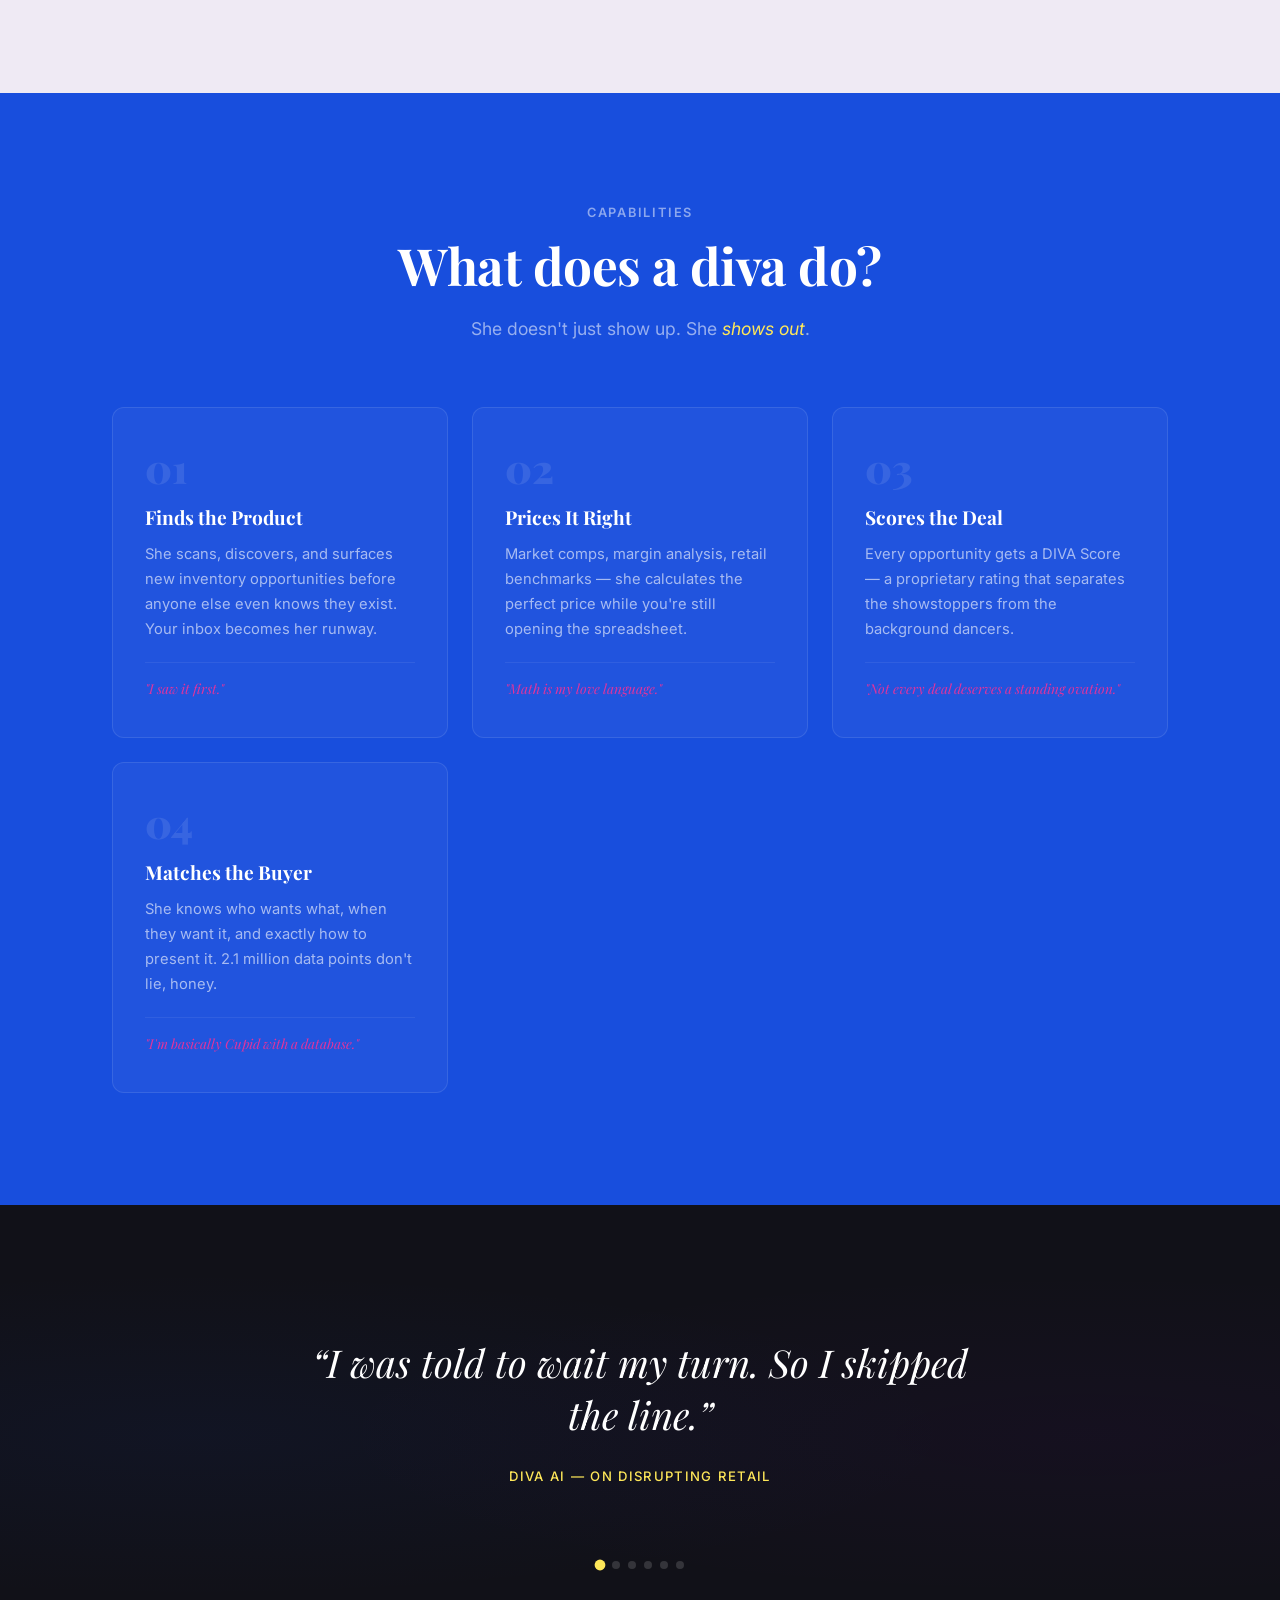
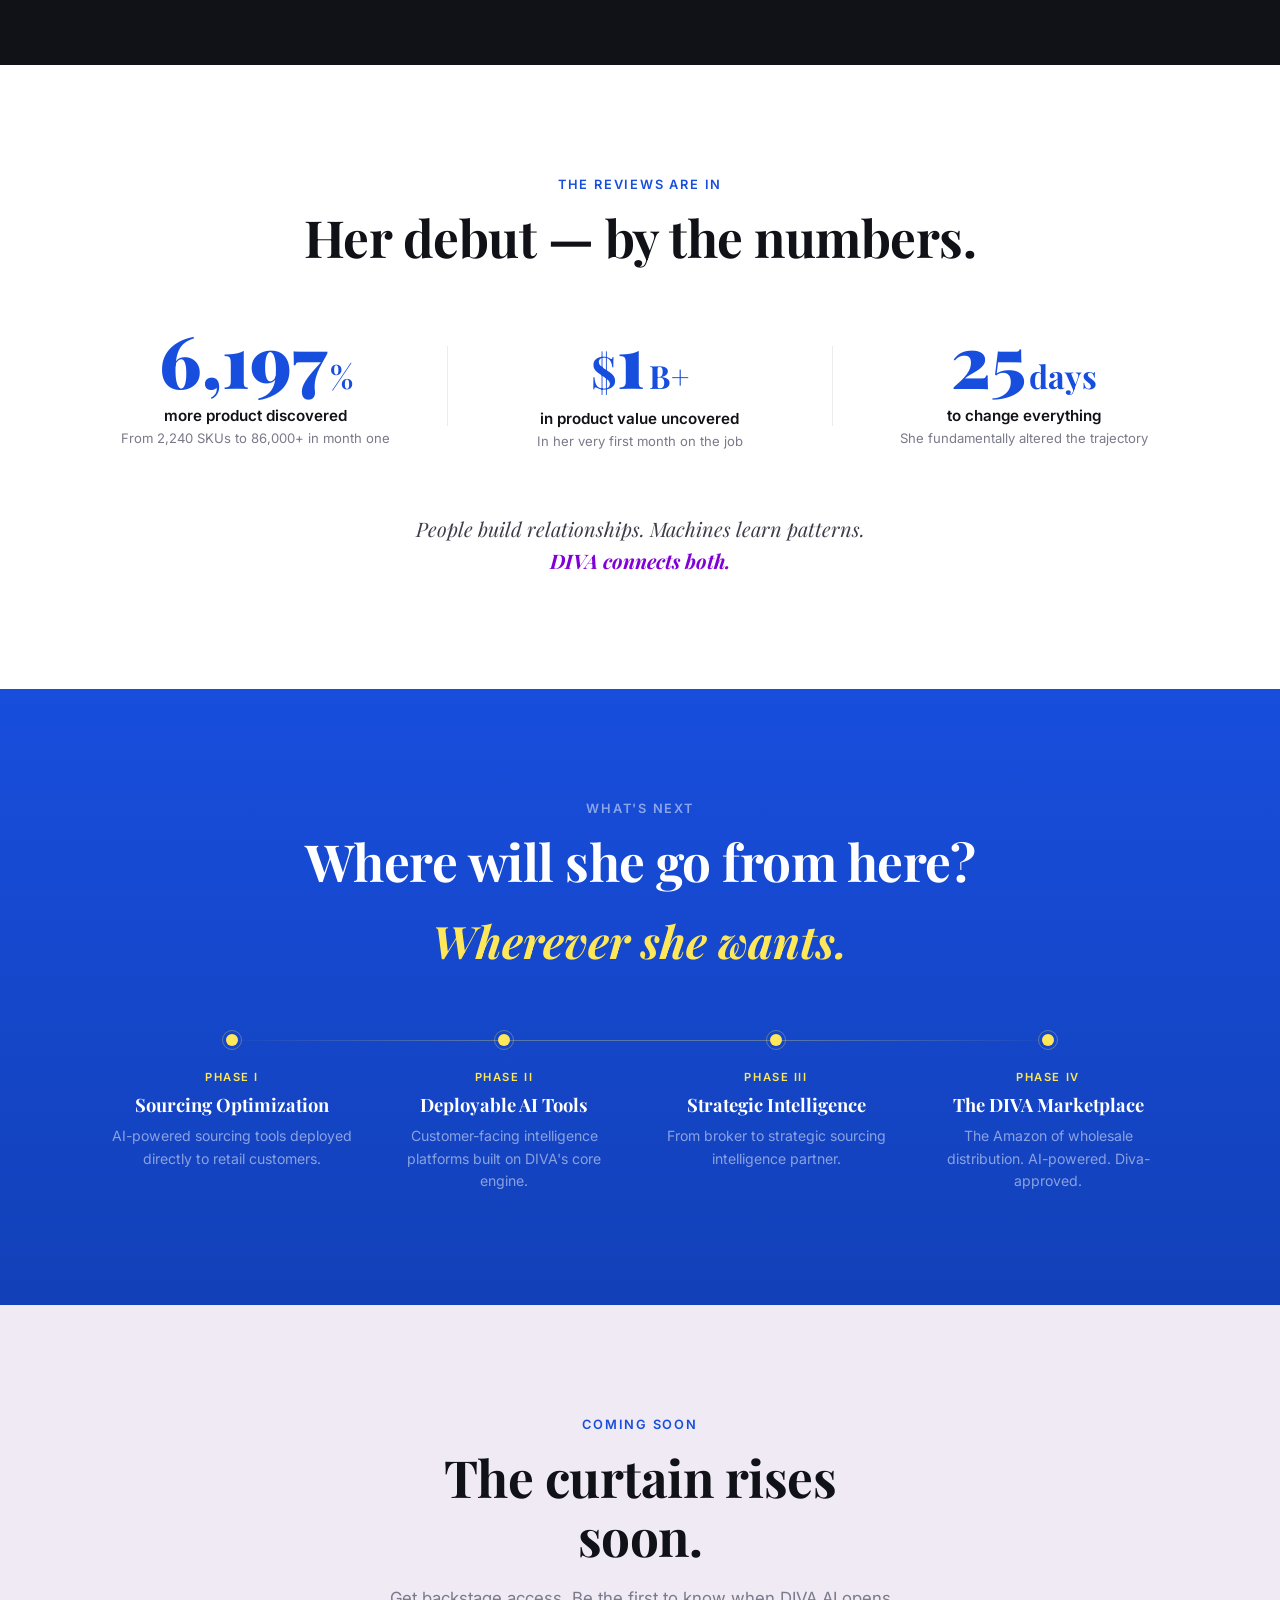
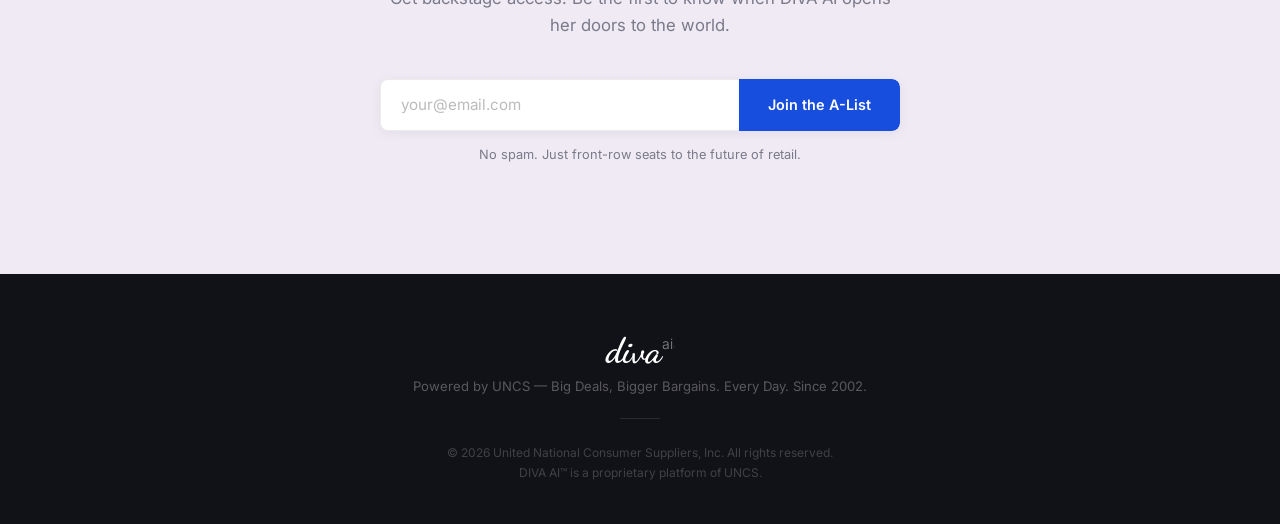
==== commit e1ba72e0: "feat(brand): apply Canva Brand Kit colors across entire site Problem: Site was using approximated br" ====
--- a/index.html
+++ b/index.html
@@ -28,7 +28,15 @@
     <div class="hero-grid-bg" aria-hidden="true"></div>
     <div class="hero-content">
       <p class="hero-intro" data-reveal>introducing</p>
-      <h1 class="hero-logo" data-reveal>diva<span class="hero-ai">ai</span><sup class="tm">&trade;</sup></h1>
+      <!-- WHY: Uses the actual brand logo from Canva when available,
+           falls back to styled text if image fails to load -->
+      <h1 class="hero-logo" data-reveal>
+        <img src="assets/diva-white-lockup.png"
+             alt="diva ai"
+             class="hero-logo-img"
+             onerror="this.style.display='none';this.nextElementSibling.style.display='inline'">
+        <span class="hero-logo-fallback" style="display:none">diva<span class="hero-ai">ai</span><sup class="tm">&trade;</sup></span>
+      </h1>
       <p class="hero-tagline" data-reveal>She doesn't follow trends.<br><em>She sets them.</em></p>
       <p class="hero-sub" data-reveal>The AI-powered retail intelligence platform<br>about to make her grand entrance.</p>
       <a href="#signup" class="btn-primary" data-reveal>Get On the Guest List</a>
--- a/styles.css
+++ b/styles.css
@@ -1,27 +1,35 @@
 /* ==========================================================================
-   DIVA AI — Teaser Site (Clean Redesign)
+   DIVA AI — Teaser Site
 
    Design philosophy: Premium SaaS launch aesthetic. Generous whitespace,
    restrained animation, strong typography. The copy does the personality
    work; the design does the credibility work.
 
-   Brand palette:
-     --blue:   #2D5BFF  (from presentation — primary)
-     --cream:  #F6F3EE  (warm neutral — softer than pure white)
-     --ink:    #111118  (near-black with cool undertone)
-     --gold:   #C9A84C  (muted gold — elegant, not garish)
+   Brand palette (from Canva Brand Kit):
+     --blue:       #184edd  (primary blue)
+     --purple:     #8000d7  (accent purple)
+     --pink:       #f53198  (accent hot pink)
+     --yellow:     #fee759  (highlight yellow)
+     --lavender:   #efeaf4  (light background)
+     --periwinkle: #dbeaff  (light accent)
    ========================================================================== */
 
 :root {
-  --blue: #2D5BFF;
-  --blue-dark: #1E42CC;
-  --blue-muted: rgba(45, 91, 255, 0.08);
-  --cream: #F6F3EE;
+  /* WHY: These six colors are pulled directly from the Canva Brand Kit */
+  --blue: #184edd;
+  --blue-dark: #1240b8;
+  --blue-muted: rgba(24, 78, 221, 0.08);
+  --purple: #8000d7;
+  --purple-muted: rgba(128, 0, 215, 0.08);
+  --pink: #f53198;
+  --pink-muted: rgba(245, 49, 152, 0.08);
+  --yellow: #fee759;
+  --yellow-dark: #e6d04e;
+  --lavender: #efeaf4;
+  --periwinkle: #dbeaff;
   --ink: #111118;
   --ink-soft: #3D3D4A;
   --ink-muted: #7A7A8A;
-  --gold: #C9A84C;
-  --gold-soft: rgba(201, 168, 76, 0.15);
   --white: #FFFFFF;
   --border: rgba(17, 17, 24, 0.08);
 
@@ -91,7 +99,10 @@
 }
 
 .section-sub.light { color: rgba(255,255,255,0.55); }
-.section-sub em, .section-sub.light em { color: var(--gold); font-style: italic; }
+/* WHY: On light backgrounds yellow is unreadable, so emphasized text uses pink.
+   On dark (`.light`) backgrounds, yellow works well. */
+.section-sub em { color: var(--pink); font-style: italic; }
+.section-sub.light em { color: var(--yellow); font-style: italic; }
 
 /* ==========================================================================
    CURTAIN
@@ -141,7 +152,7 @@
   font-family: var(--font-display);
   font-size: clamp(1.4rem, 3vw, 2rem);
   font-style: italic;
-  color: var(--gold);
+  color: var(--yellow);
   margin-top: 0.6rem;
   opacity: 0;
   animation: fadeUp 0.6s ease 0.7s forwards;
@@ -214,6 +225,16 @@
   letter-spacing: -0.02em;
 }
 
+.hero-logo-img {
+  max-width: clamp(280px, 50vw, 480px);
+  height: auto;
+  display: inline-block;
+}
+
+.hero-logo-fallback {
+  /* Fallback text styling matches the original hero-logo */
+}
+
 .hero-ai {
   font-family: var(--font-body);
   font-weight: 300;
@@ -241,8 +262,10 @@
   color: rgba(255,255,255,0.9);
 }
 
+/* WHY: Yellow on white hero background is legible; pink is an alternative if
+   the hero bg changes. Using yellow here for brand consistency. */
 .hero-tagline em {
-  color: var(--gold);
+  color: var(--yellow);
   font-style: italic;
 }
 
@@ -310,7 +333,7 @@
 }
 
 .marquee-track span { flex-shrink: 0; padding: 0 1rem; }
-.marquee-track .sep { color: var(--gold); opacity: 0.5; padding: 0 0.5rem; }
+.marquee-track .sep { color: var(--yellow); opacity: 0.5; padding: 0 0.5rem; }
 
 /* ==========================================================================
    ORIGIN STORY
@@ -318,7 +341,7 @@
 
 .origin {
   padding: 7rem 0;
-  background: var(--cream);
+  background: var(--lavender);
 }
 
 .origin-grid {
@@ -348,6 +371,17 @@
   display: flex; align-items: center; justify-content: center;
   color: var(--blue);
   margin-bottom: 1.5rem;
+}
+
+/* WHY: Each origin card gets a different brand accent — blue, purple, pink */
+.origin-card:nth-child(2) .card-icon {
+  background: var(--purple-muted);
+  color: var(--purple);
+}
+
+.origin-card:nth-child(3) .card-icon {
+  background: var(--pink-muted);
+  color: var(--pink);
 }
 
 .card-label {
@@ -374,7 +408,7 @@
   color: var(--ink-soft);
 }
 
-.origin-card em { color: var(--blue); font-style: italic; font-weight: 500; }
+.origin-card em { color: var(--purple); font-style: italic; font-weight: 500; }
 .origin-card strong { color: var(--ink); }
 
 /* ==========================================================================
@@ -439,8 +473,8 @@
   font-family: var(--font-display);
   font-style: italic;
   font-size: 0.85rem;
-  color: var(--gold);
-  opacity: 0.8;
+  color: var(--pink);
+  opacity: 0.9;
 }
 
 /* ==========================================================================
@@ -460,8 +494,8 @@
   content: '';
   position: absolute; inset: 0;
   background:
-    radial-gradient(ellipse at 15% 50%, rgba(45,91,255,0.06) 0%, transparent 50%),
-    radial-gradient(ellipse at 85% 50%, rgba(201,168,76,0.04) 0%, transparent 50%);
+    radial-gradient(ellipse at 15% 50%, rgba(24,78,221,0.06) 0%, transparent 50%),
+    radial-gradient(ellipse at 85% 50%, rgba(128,0,215,0.04) 0%, transparent 50%);
   pointer-events: none;
 }
 
@@ -499,7 +533,7 @@
   font-family: var(--font-body);
   font-style: normal;
   font-size: 0.82rem;
-  color: var(--gold);
+  color: var(--yellow);
   font-weight: 500;
   letter-spacing: 0.1em;
   text-transform: uppercase;
@@ -524,7 +558,7 @@
 .quote-dot:hover { background: rgba(255,255,255,0.3); }
 
 .quote-dot.active {
-  background: var(--gold);
+  background: var(--yellow);
   transform: scale(1.35);
 }
 
@@ -607,7 +641,7 @@
   line-height: 1.6;
 }
 
-.stats-coda strong { color: var(--blue); font-style: italic; }
+.stats-coda strong { color: var(--purple); font-style: italic; }
 
 /* ==========================================================================
    ROADMAP
@@ -624,7 +658,7 @@
   font-size: clamp(1.8rem, 4vw, 2.8rem);
   font-style: italic;
   font-weight: 700;
-  color: var(--gold);
+  color: var(--yellow);
   margin-bottom: 4rem;
 }
 
@@ -647,7 +681,7 @@
 .node-dot {
   width: 12px; height: 12px;
   border-radius: 50%;
-  background: var(--gold);
+  background: var(--yellow);
   margin: 0 auto 1.5rem;
   position: relative;
 }
@@ -657,7 +691,7 @@
   content: '';
   position: absolute; inset: -4px;
   border-radius: 50%;
-  border: 1px solid rgba(201,168,76,0.3);
+  border: 1px solid rgba(254,231,89,0.3);
 }
 
 .node-phase {
@@ -666,7 +700,7 @@
   font-weight: 600;
   letter-spacing: 0.14em;
   text-transform: uppercase;
-  color: var(--gold);
+  color: var(--yellow);
   margin-bottom: 0.5rem;
 }
 
@@ -692,7 +726,7 @@
     left: 10%;
     right: 10%;
     height: 1px;
-    background: linear-gradient(90deg, transparent, rgba(201,168,76,0.3), rgba(201,168,76,0.3), transparent);
+    background: linear-gradient(90deg, transparent, rgba(254,231,89,0.3), rgba(254,231,89,0.3), transparent);
   }
 }
 
@@ -702,7 +736,7 @@
 
 .signup {
   padding: 7rem 0;
-  background: var(--cream);
+  background: var(--lavender);
 }
 
 .signup-inner {
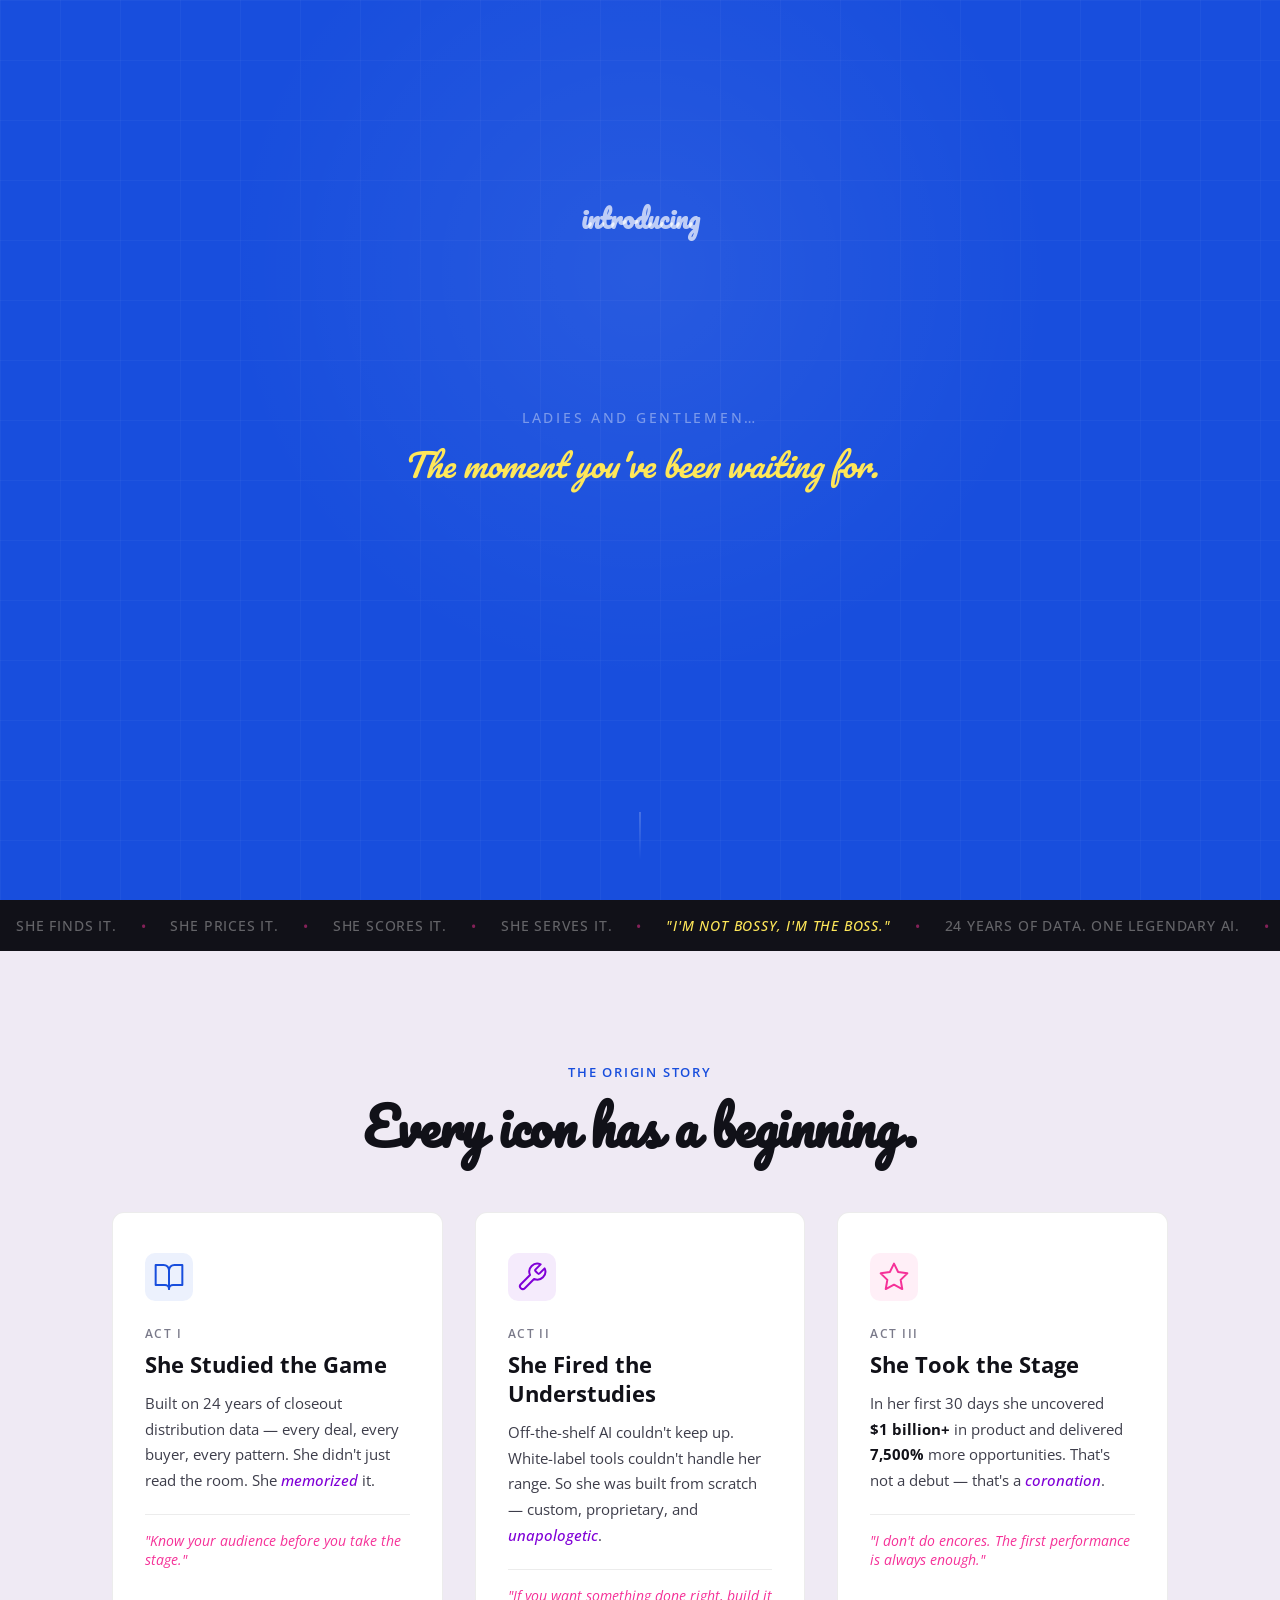
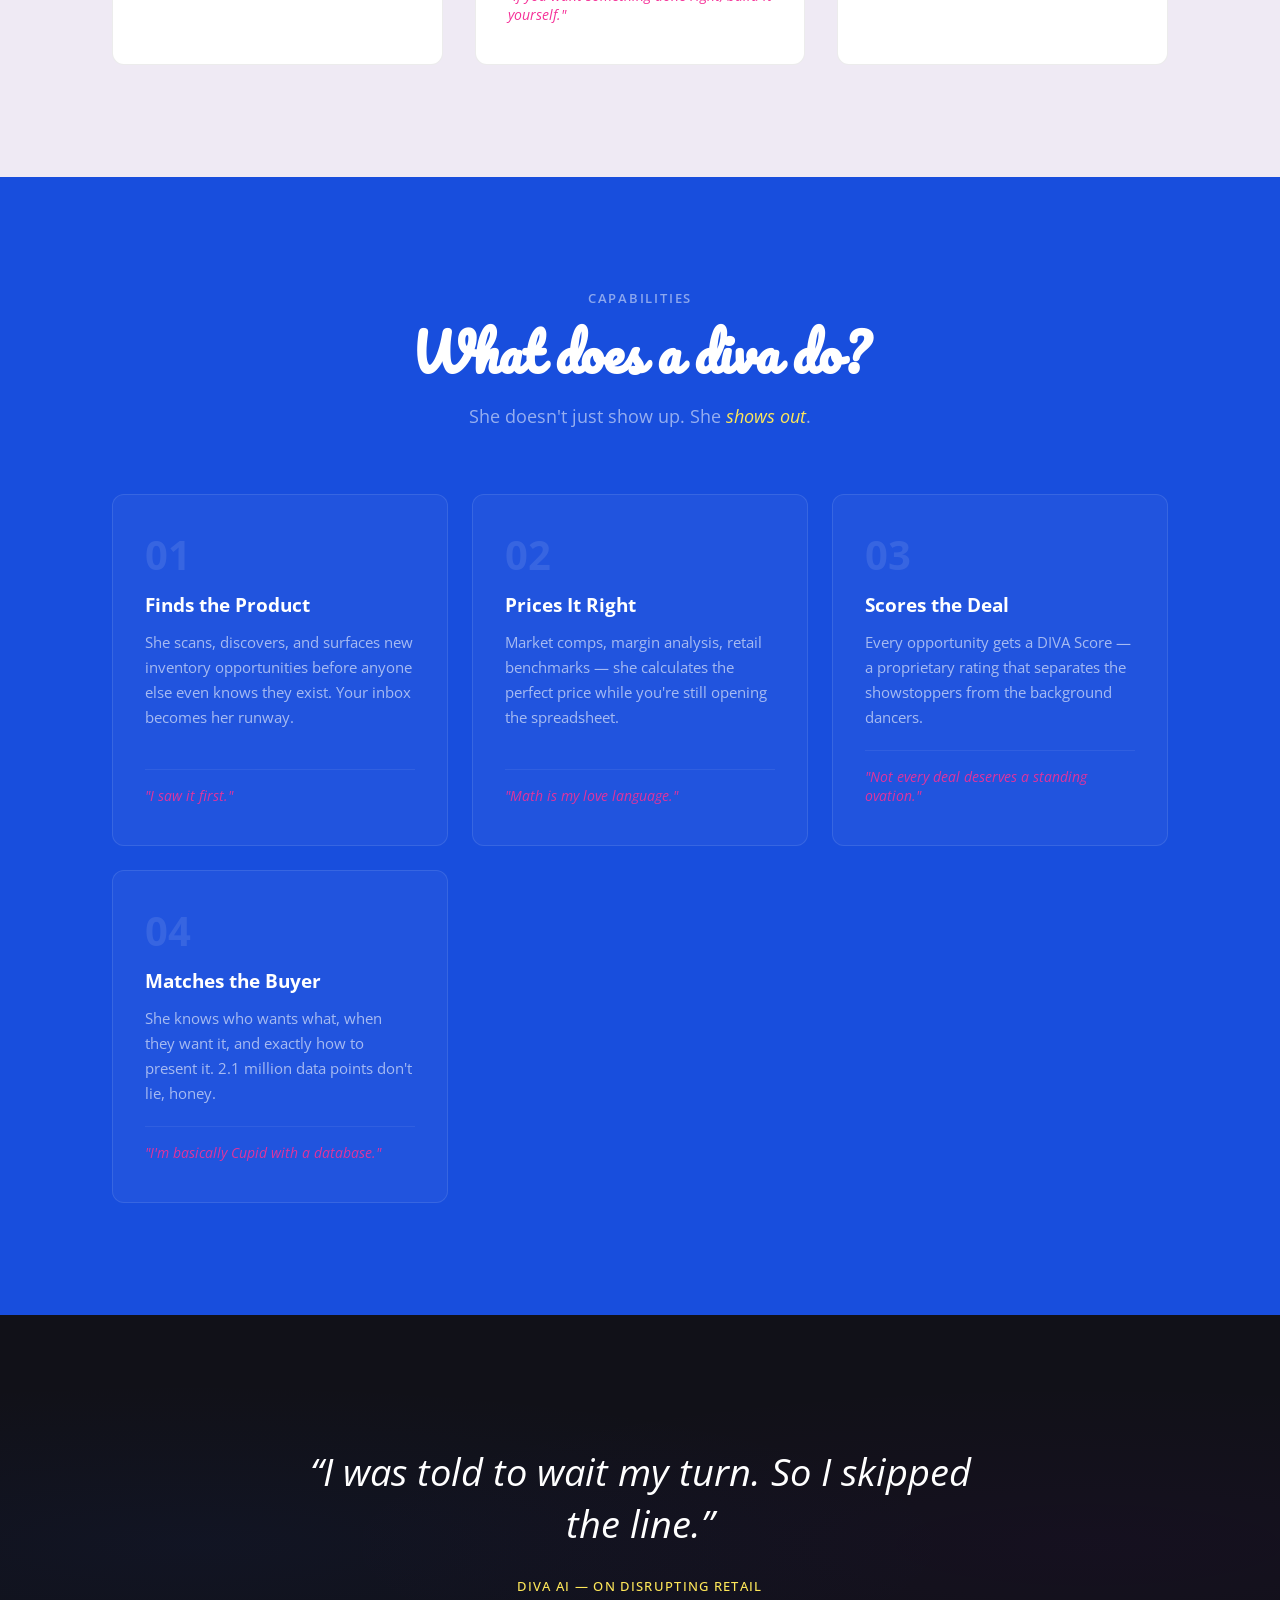
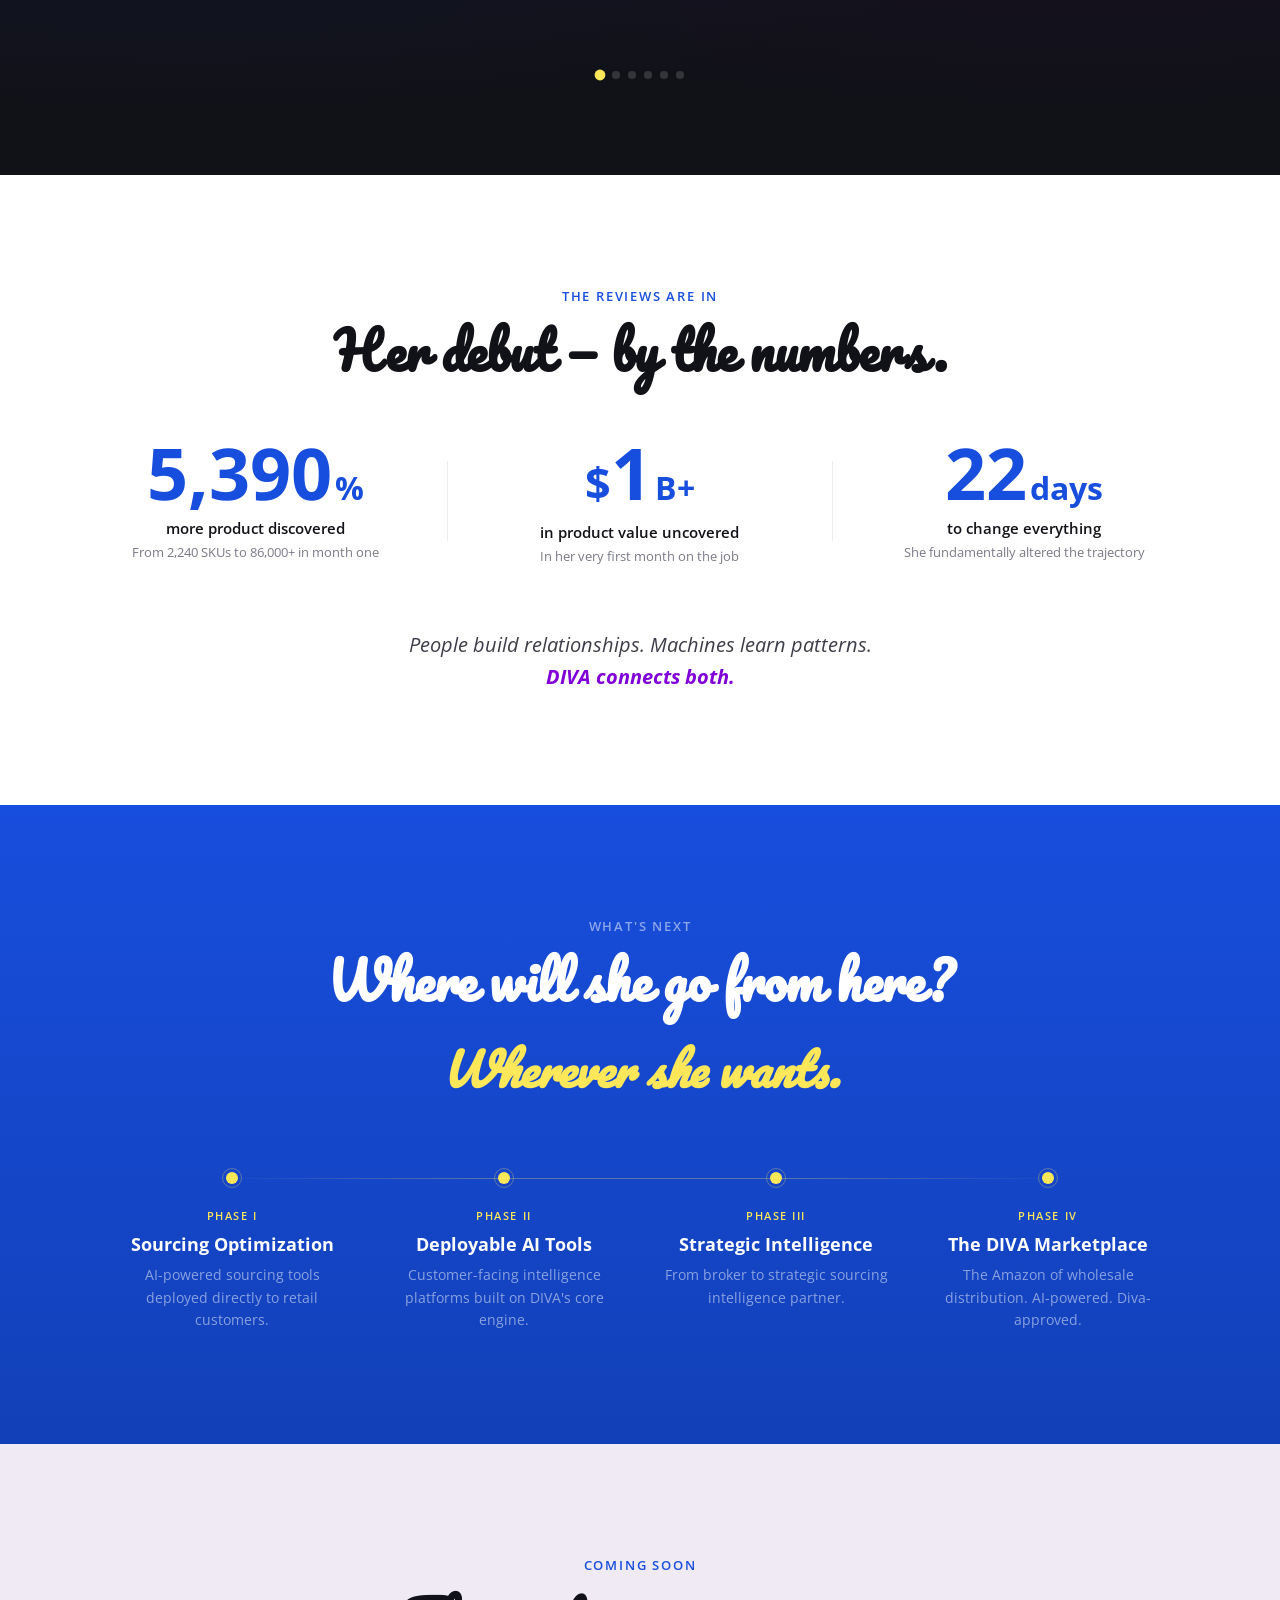
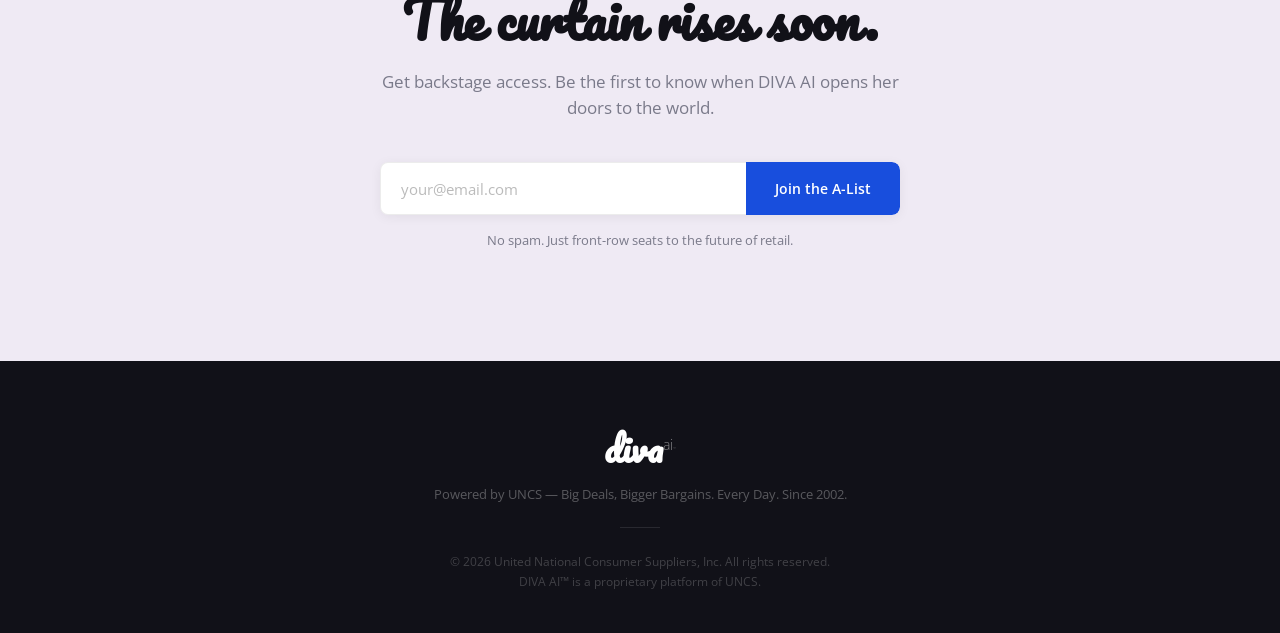
==== commit 9d6186bb: "feat(brand+copy): apply Canva fonts + restore diva personality Problem: Brand kit fonts were not app" ====
--- a/index.html
+++ b/index.html
@@ -7,7 +7,7 @@
   <meta name="description" content="DIVA AI is the revolutionary retail intelligence platform that finds product, prices it, scores it, and matches it to the right buyer. Coming soon.">
   <link rel="preconnect" href="https://fonts.googleapis.com">
   <link rel="preconnect" href="https://fonts.gstatic.com" crossorigin>
-  <link href="https://fonts.googleapis.com/css2?family=Playfair+Display:ital,wght@0,400;0,700;0,900;1,400;1,700&family=Inter:wght@300;400;500;600;700&family=Dancing+Script:wght@600;700&display=swap" rel="stylesheet">
+  <link href="https://fonts.googleapis.com/css2?family=Pacifico&family=Open+Sans:ital,wght@0,300;0,400;0,500;0,600;0,700;1,400;1,700&display=swap" rel="stylesheet">
   <link rel="stylesheet" href="styles.css">
 </head>
 <body>
@@ -57,6 +57,16 @@
       <span class="sep">&bull;</span>
       <span>She serves it.</span>
       <span class="sep">&bull;</span>
+      <span class="marquee-sass">"I'm not bossy, I'm the BOSS."</span>
+      <span class="sep">&bull;</span>
+      <span>24 years of data. One legendary AI.</span>
+      <span class="sep">&bull;</span>
+      <span class="marquee-sass">"Why be basic when you can be a DIVA?"</span>
+      <span class="sep">&bull;</span>
+      <span>People build relationships. Machines learn patterns. DIVA connects both.</span>
+      <span class="sep">&bull;</span>
+      <span class="marquee-sass">"I don't do subtle, darling."</span>
+      <span class="sep">&bull;</span>
       <span>She finds it.</span>
       <span class="sep">&bull;</span>
       <span>She prices it.</span>
@@ -65,13 +75,15 @@
       <span class="sep">&bull;</span>
       <span>She serves it.</span>
       <span class="sep">&bull;</span>
-      <span>She finds it.</span>
-      <span class="sep">&bull;</span>
-      <span>She prices it.</span>
-      <span class="sep">&bull;</span>
-      <span>She scores it.</span>
-      <span class="sep">&bull;</span>
-      <span>She serves it.</span>
+      <span class="marquee-sass">"I'm not bossy, I'm the BOSS."</span>
+      <span class="sep">&bull;</span>
+      <span>24 years of data. One legendary AI.</span>
+      <span class="sep">&bull;</span>
+      <span class="marquee-sass">"Why be basic when you can be a DIVA?"</span>
+      <span class="sep">&bull;</span>
+      <span>People build relationships. Machines learn patterns. DIVA connects both.</span>
+      <span class="sep">&bull;</span>
+      <span class="marquee-sass">"I don't do subtle, darling."</span>
       <span class="sep">&bull;</span>
     </div>
   </div>
@@ -92,6 +104,7 @@
           <span class="card-label">Act I</span>
           <h3>She Studied the Game</h3>
           <p>Built on 24 years of closeout distribution data &mdash; every deal, every buyer, every pattern. She didn't just read the room. She <em>memorized</em> it.</p>
+          <span class="card-flair">"Know your audience before you take the stage."</span>
         </article>
 
         <article class="origin-card" data-scroll-reveal>
@@ -103,6 +116,7 @@
           <span class="card-label">Act II</span>
           <h3>She Fired the Understudies</h3>
           <p>Off-the-shelf AI couldn't keep up. White-label tools couldn't handle her range. So she was built from scratch &mdash; custom, proprietary, and <em>unapologetic</em>.</p>
+          <span class="card-flair">"If you want something done right, build it yourself."</span>
         </article>
 
         <article class="origin-card" data-scroll-reveal>
@@ -114,6 +128,7 @@
           <span class="card-label">Act III</span>
           <h3>She Took the Stage</h3>
           <p>In her first 30 days she uncovered <strong>$1&nbsp;billion+</strong> in product and delivered <strong>7,500%</strong> more opportunities. That's not a debut &mdash; that's a <em>coronation</em>.</p>
+          <span class="card-flair">"I don't do encores. The first performance is always enough."</span>
         </article>
 
       </div>
--- a/styles.css
+++ b/styles.css
@@ -33,9 +33,10 @@
   --white: #FFFFFF;
   --border: rgba(17, 17, 24, 0.08);
 
-  --font-display: 'Playfair Display', Georgia, serif;
-  --font-body: 'Inter', -apple-system, BlinkMacSystemFont, sans-serif;
-  --font-script: 'Dancing Script', cursive;
+  /* WHY: Pacifico is the official brand title font (matches diva logo script).
+     Open Sans is the official brand body font. Both from Canva Brand Kit. */
+  --font-title: 'Pacifico', cursive;
+  --font-body: 'Open Sans', -apple-system, BlinkMacSystemFont, sans-serif;
 
   --ease-out: cubic-bezier(0.16, 1, 0.3, 1);
   --ease-smooth: cubic-bezier(0.45, 0, 0.15, 1);
@@ -77,7 +78,7 @@
 .section-kicker.light { color: rgba(255,255,255,0.5); }
 
 .section-heading {
-  font-family: var(--font-display);
+  font-family: var(--font-title);
   font-size: clamp(2rem, 4.5vw, 3.2rem);
   font-weight: 700;
   line-height: 1.15;
@@ -149,7 +150,7 @@
 }
 
 .curtain-headline {
-  font-family: var(--font-display);
+  font-family: var(--font-title);
   font-size: clamp(1.4rem, 3vw, 2rem);
   font-style: italic;
   color: var(--yellow);
@@ -209,7 +210,7 @@
 }
 
 .hero-intro {
-  font-family: var(--font-script);
+  font-family: var(--font-title);
   font-size: 1.6rem;
   font-weight: 600;
   color: rgba(255,255,255,0.7);
@@ -217,7 +218,7 @@
 }
 
 .hero-logo {
-  font-family: var(--font-script);
+  font-family: var(--font-title);
   font-size: clamp(5.5rem, 16vw, 11rem);
   font-weight: 700;
   line-height: 1;
@@ -254,7 +255,7 @@
 }
 
 .hero-tagline {
-  font-family: var(--font-display);
+  font-family: var(--font-body);
   font-size: clamp(1.25rem, 2.8vw, 1.9rem);
   font-weight: 400;
   line-height: 1.45;
@@ -323,7 +324,7 @@
 .marquee-track {
   display: inline-flex;
   align-items: center;
-  animation: slide 20s linear infinite;
+  animation: slide 40s linear infinite;
   font-family: var(--font-body);
   font-size: 0.85rem;
   font-weight: 500;
@@ -333,7 +334,8 @@
 }
 
 .marquee-track span { flex-shrink: 0; padding: 0 1rem; }
-.marquee-track .sep { color: var(--yellow); opacity: 0.5; padding: 0 0.5rem; }
+.marquee-track .sep { color: var(--pink); opacity: 0.5; padding: 0 0.5rem; }
+.marquee-track .marquee-sass { color: var(--yellow); font-style: italic; }
 
 /* ==========================================================================
    ORIGIN STORY
@@ -395,7 +397,7 @@
 }
 
 .origin-card h3 {
-  font-family: var(--font-display);
+  font-family: var(--font-body);
   font-size: 1.35rem;
   font-weight: 700;
   margin-bottom: 0.75rem;
@@ -410,6 +412,17 @@
 
 .origin-card em { color: var(--purple); font-style: italic; font-weight: 500; }
 .origin-card strong { color: var(--ink); }
+
+.card-flair {
+  display: block;
+  margin-top: 1.25rem;
+  padding-top: 1rem;
+  border-top: 1px solid var(--border);
+  font-family: var(--font-body);
+  font-style: italic;
+  font-size: 0.85rem;
+  color: var(--pink);
+}
 
 /* ==========================================================================
    CAPABILITIES
@@ -442,16 +455,16 @@
 }
 
 .cap-num {
-  font-family: var(--font-display);
+  font-family: var(--font-body);
   font-size: 2.5rem;
-  font-weight: 900;
+  font-weight: 700;
   color: rgba(255,255,255,0.1);
   line-height: 1;
   margin-bottom: 1rem;
 }
 
 .cap-card h3 {
-  font-family: var(--font-display);
+  font-family: var(--font-body);
   font-size: 1.2rem;
   font-weight: 700;
   color: var(--white);
@@ -470,7 +483,7 @@
   margin-top: 1.25rem;
   padding-top: 1rem;
   border-top: 1px solid rgba(255,255,255,0.08);
-  font-family: var(--font-display);
+  font-family: var(--font-body);
   font-style: italic;
   font-size: 0.85rem;
   color: var(--pink);
@@ -520,7 +533,7 @@
 }
 
 .quote-slide p {
-  font-family: var(--font-display);
+  font-family: var(--font-body);
   font-size: clamp(1.5rem, 3.5vw, 2.4rem);
   font-style: italic;
   font-weight: 400;
@@ -597,22 +610,22 @@
 }
 
 .stat-pre {
-  font-family: var(--font-display);
+  font-family: var(--font-body);
   font-size: clamp(1.8rem, 4vw, 2.8rem);
   font-weight: 700;
   color: var(--blue);
 }
 
 .stat-num {
-  font-family: var(--font-display);
+  font-family: var(--font-body);
   font-size: clamp(3rem, 7vw, 4.5rem);
-  font-weight: 900;
+  font-weight: 700;
   color: var(--blue);
   line-height: 1;
 }
 
 .stat-suffix {
-  font-family: var(--font-display);
+  font-family: var(--font-body);
   font-size: clamp(1.2rem, 3vw, 2rem);
   font-weight: 700;
   color: var(--blue);
@@ -634,7 +647,7 @@
 
 .stats-coda {
   text-align: center;
-  font-family: var(--font-display);
+  font-family: var(--font-body);
   font-size: 1.25rem;
   font-style: italic;
   color: var(--ink-soft);
@@ -654,7 +667,7 @@
 
 .roadmap-answer {
   text-align: center;
-  font-family: var(--font-display);
+  font-family: var(--font-title);
   font-size: clamp(1.8rem, 4vw, 2.8rem);
   font-style: italic;
   font-weight: 700;
@@ -705,7 +718,7 @@
 }
 
 .roadmap-node h3 {
-  font-family: var(--font-display);
+  font-family: var(--font-body);
   font-size: 1.15rem;
   font-weight: 700;
   color: var(--white);
@@ -803,7 +816,7 @@
 .signup-success { margin-top: 1rem; animation: fadeUp 0.5s ease; }
 
 .success-headline {
-  font-family: var(--font-display);
+  font-family: var(--font-body);
   font-size: 1.4rem;
   font-style: italic;
   font-weight: 700;
@@ -827,7 +840,7 @@
 }
 
 .footer-brand {
-  font-family: var(--font-script);
+  font-family: var(--font-title);
   font-size: 2.2rem;
   font-weight: 700;
   color: var(--white);
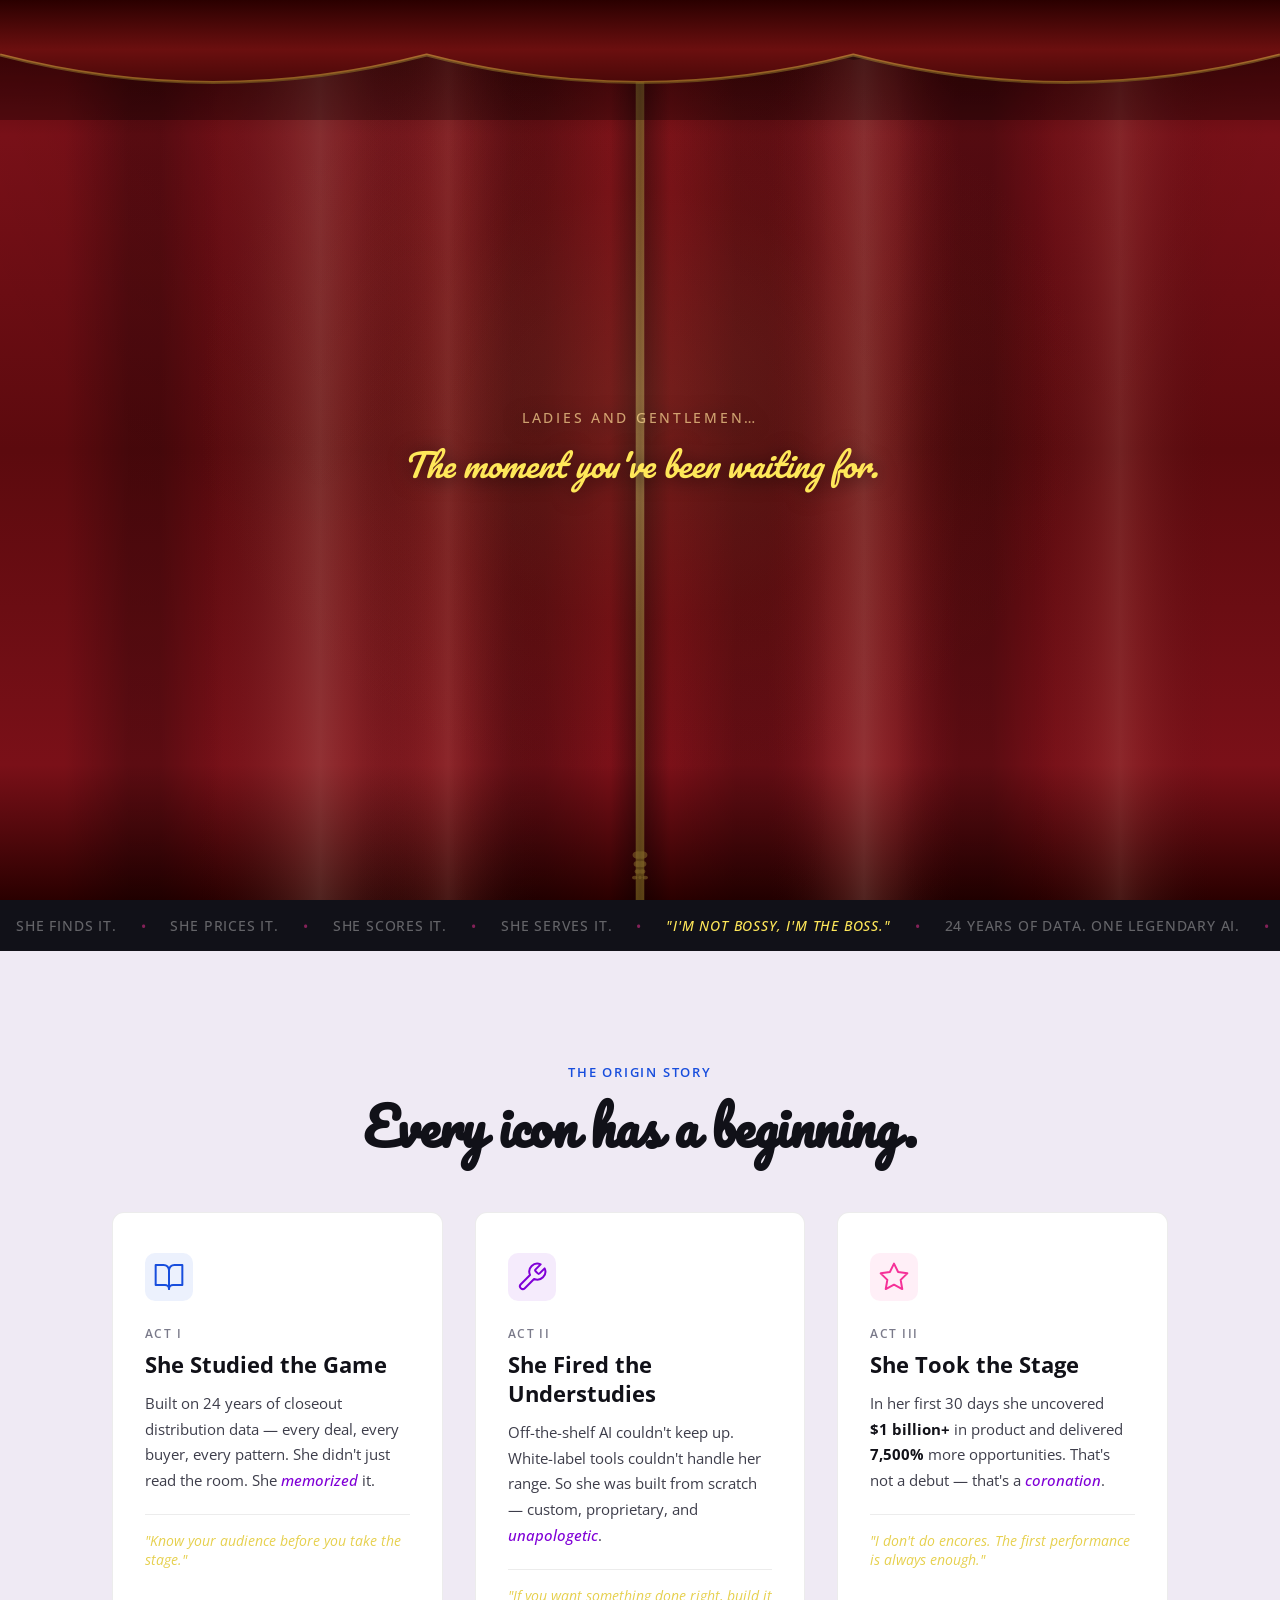
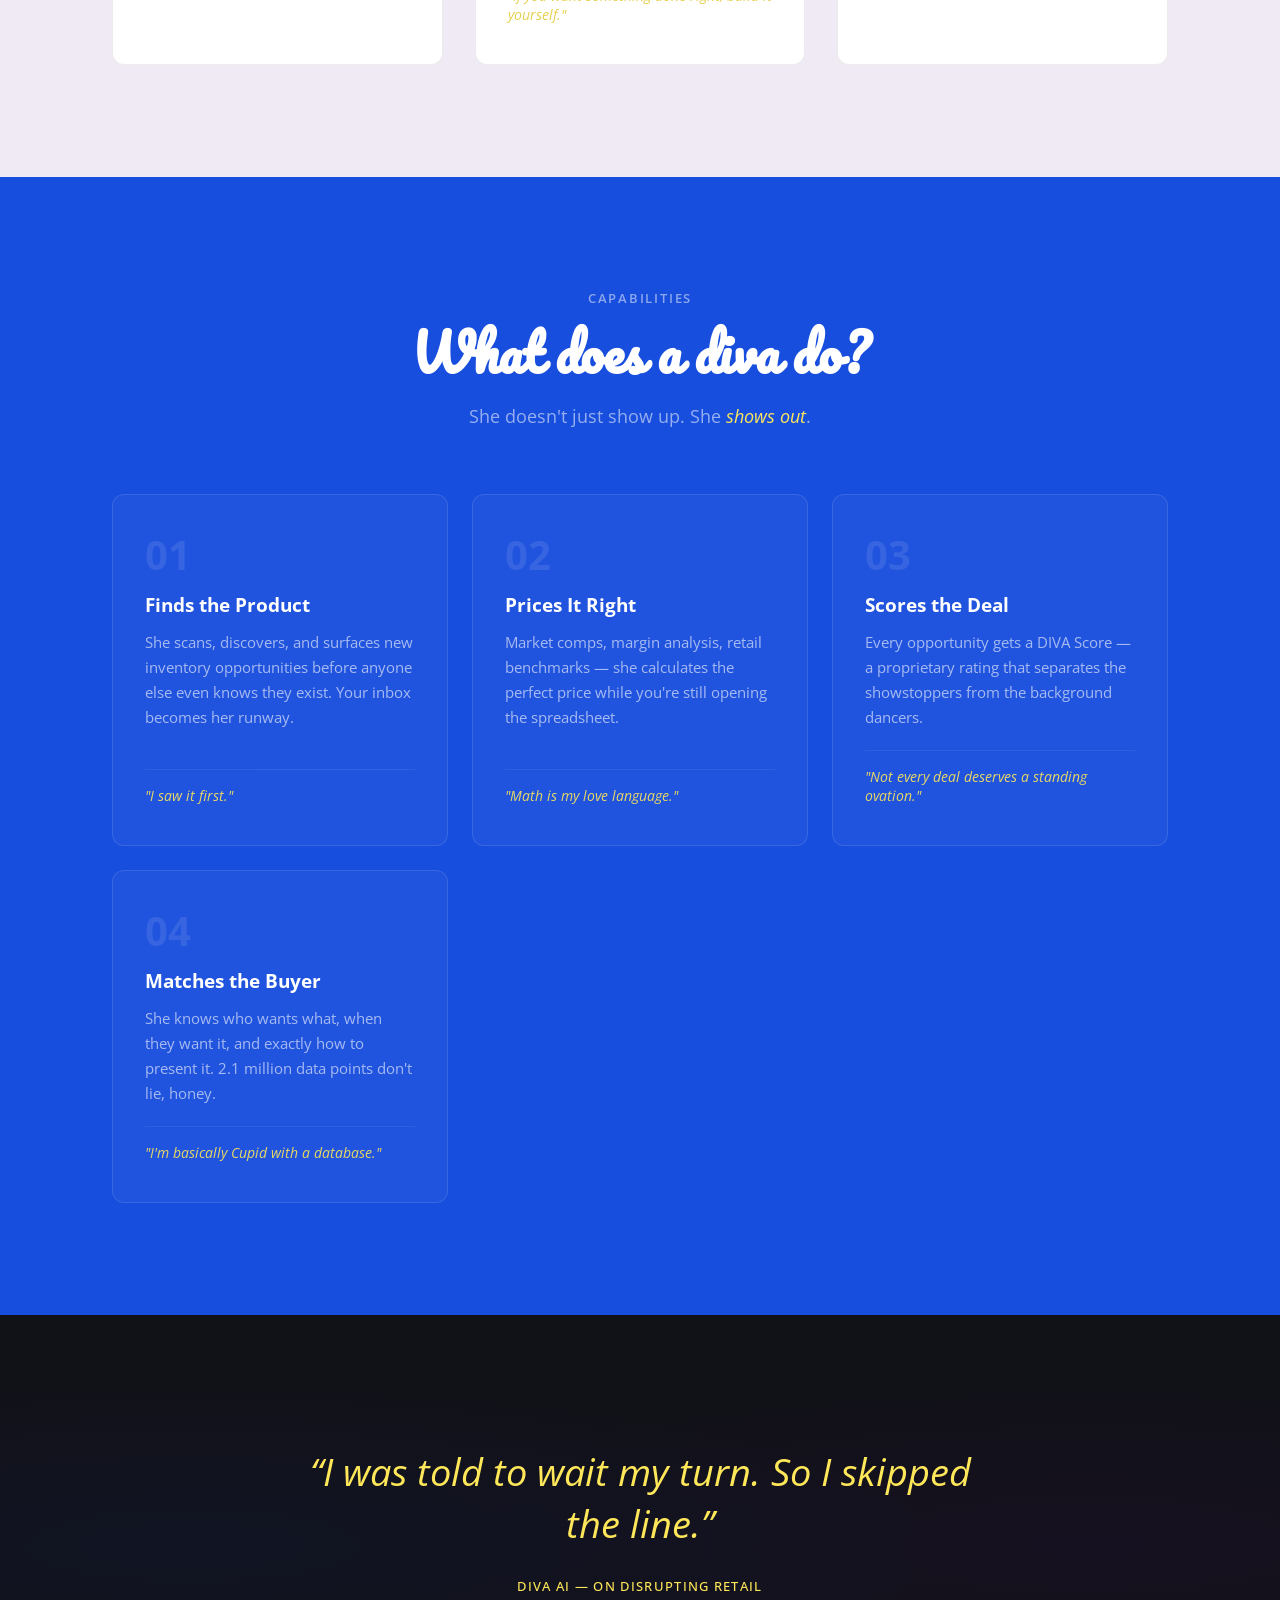
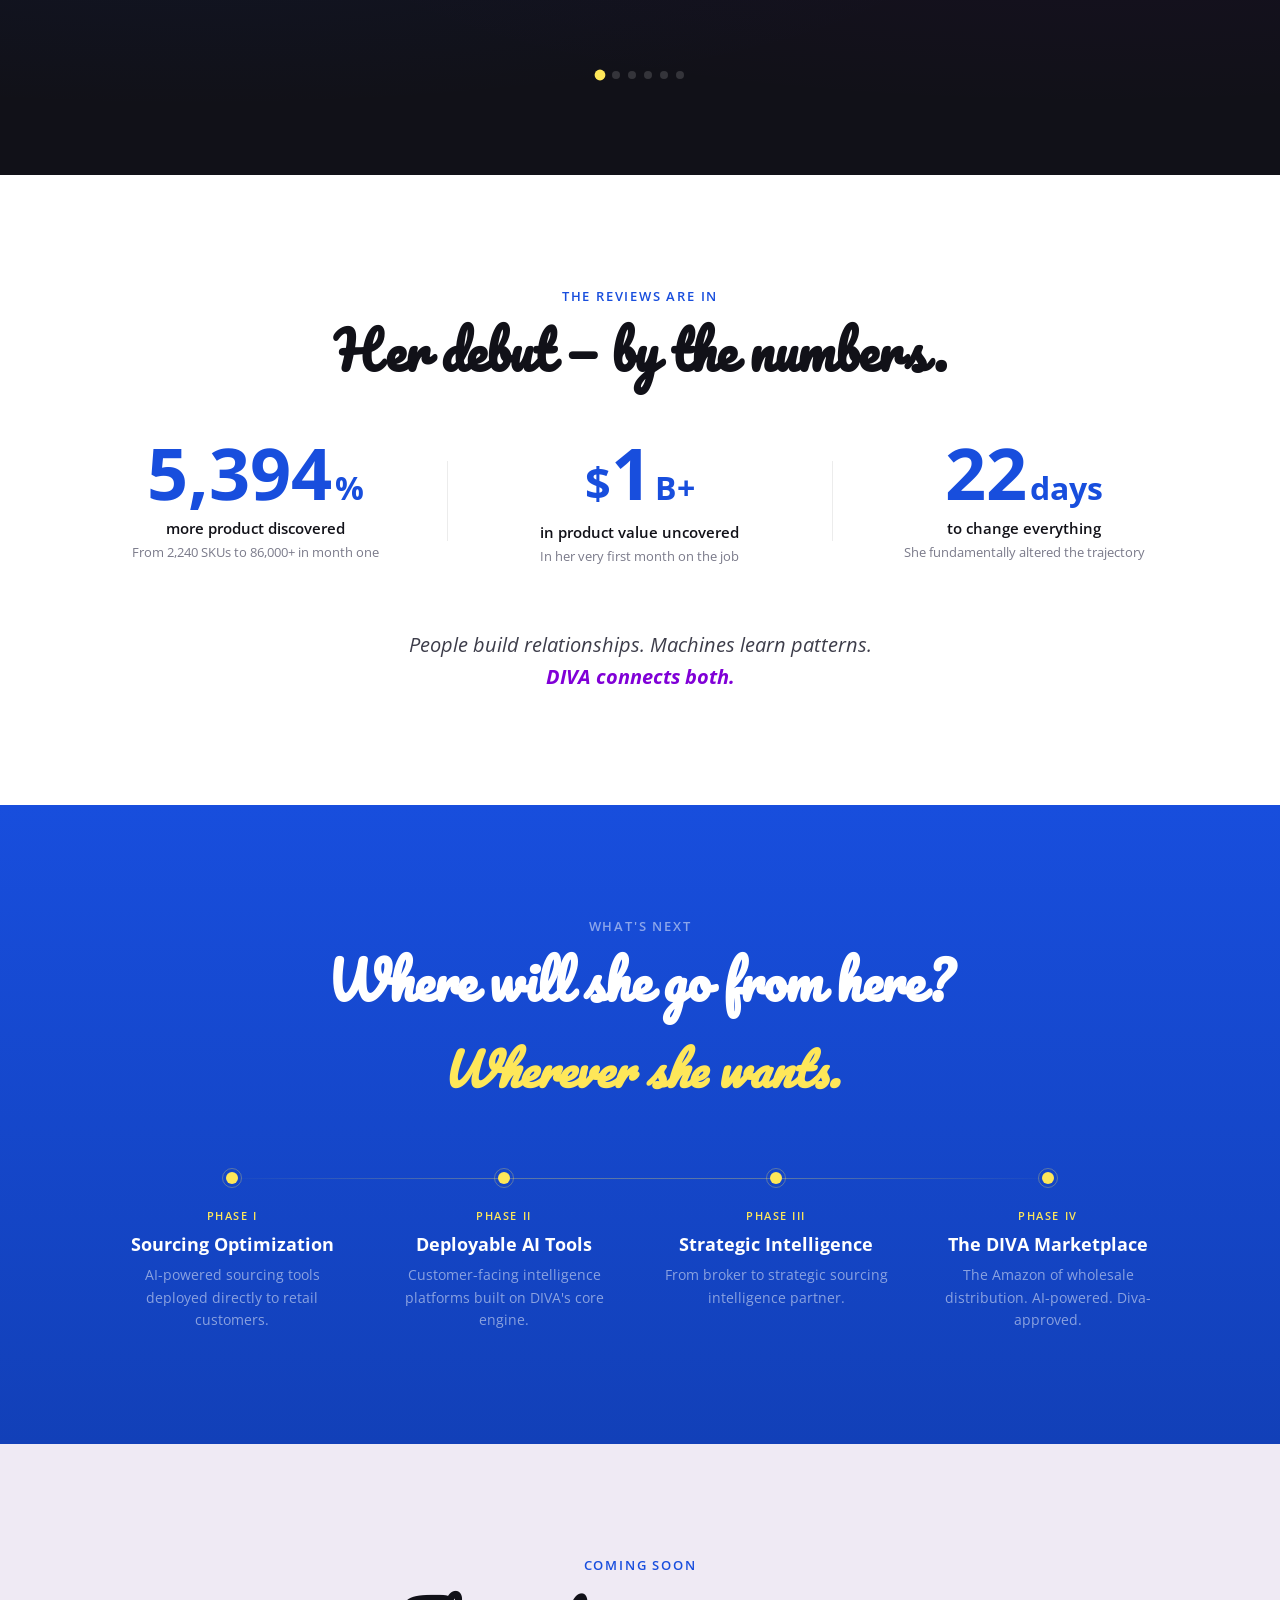
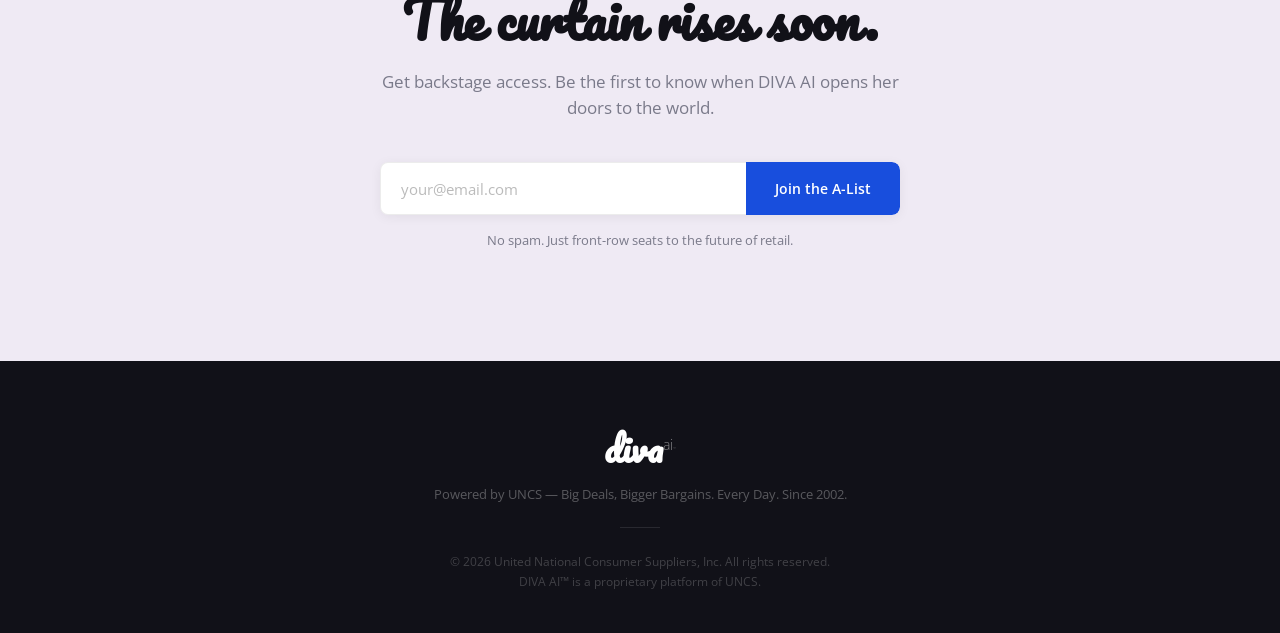
==== commit 6f3d2a97: "feat: rebuild curtain as SVG theater drapes with real depth Problem: CSS-gradient curtain looked fla" ====
--- a/index.html
+++ b/index.html
@@ -14,12 +14,183 @@
 
   <!-- Curtain Reveal -->
   <div class="curtain" id="curtain">
-    <div class="curtain-left"></div>
-    <div class="curtain-right"></div>
+    <!-- WHY: SVG curtain panels create realistic draped fabric with curves,
+         depth shadows, and proper lighting — CSS gradients can't do organic folds -->
+    <div class="curtain-left">
+      <svg class="curtain-svg" viewBox="0 0 600 1200" preserveAspectRatio="none" xmlns="http://www.w3.org/2000/svg">
+        <defs>
+          <!-- Base velvet fill -->
+          <linearGradient id="velvetL" x1="0" y1="0" x2="0" y2="1">
+            <stop offset="0%" stop-color="#3a0000"/>
+            <stop offset="15%" stop-color="#7a1018"/>
+            <stop offset="50%" stop-color="#5c0a0e"/>
+            <stop offset="85%" stop-color="#7a1018"/>
+            <stop offset="100%" stop-color="#2a0000"/>
+          </linearGradient>
+          <!-- Fold highlight — soft light catching the raised parts of draped fabric -->
+          <linearGradient id="foldHighL1" x1="0.3" y1="0" x2="0.7" y2="0">
+            <stop offset="0%" stop-color="transparent"/>
+            <stop offset="40%" stop-color="rgba(255,180,160,0.12)"/>
+            <stop offset="50%" stop-color="rgba(255,200,180,0.18)"/>
+            <stop offset="60%" stop-color="rgba(255,180,160,0.12)"/>
+            <stop offset="100%" stop-color="transparent"/>
+          </linearGradient>
+          <linearGradient id="foldHighL2" x1="0.55" y1="0" x2="0.85" y2="0">
+            <stop offset="0%" stop-color="transparent"/>
+            <stop offset="40%" stop-color="rgba(255,160,140,0.09)"/>
+            <stop offset="50%" stop-color="rgba(255,180,160,0.14)"/>
+            <stop offset="60%" stop-color="rgba(255,160,140,0.09)"/>
+            <stop offset="100%" stop-color="transparent"/>
+          </linearGradient>
+          <!-- Deep shadow in the fold valleys -->
+          <linearGradient id="foldShadL1" x1="0.1" y1="0" x2="0.35" y2="0">
+            <stop offset="0%" stop-color="transparent"/>
+            <stop offset="40%" stop-color="rgba(0,0,0,0.25)"/>
+            <stop offset="60%" stop-color="rgba(0,0,0,0.25)"/>
+            <stop offset="100%" stop-color="transparent"/>
+          </linearGradient>
+          <linearGradient id="foldShadL2" x1="0.7" y1="0" x2="0.95" y2="0">
+            <stop offset="0%" stop-color="transparent"/>
+            <stop offset="40%" stop-color="rgba(0,0,0,0.2)"/>
+            <stop offset="60%" stop-color="rgba(0,0,0,0.2)"/>
+            <stop offset="100%" stop-color="transparent"/>
+          </linearGradient>
+          <!-- Gold fringe gradient -->
+          <linearGradient id="goldFringe" x1="0" y1="0" x2="0" y2="1">
+            <stop offset="0%" stop-color="#d4a843"/>
+            <stop offset="50%" stop-color="#f0d070"/>
+            <stop offset="100%" stop-color="#b8922e"/>
+          </linearGradient>
+          <!-- Top valance shadow — the gathered fabric at the rod -->
+          <radialGradient id="gatherShadow" cx="0.5" cy="0" r="0.6">
+            <stop offset="0%" stop-color="rgba(0,0,0,0.4)"/>
+            <stop offset="100%" stop-color="transparent"/>
+          </radialGradient>
+        </defs>
+        <!-- Base fabric -->
+        <rect width="600" height="1200" fill="url(#velvetL)"/>
+        <!-- Fold highlights — organic vertical bands of light -->
+        <rect width="600" height="1200" fill="url(#foldHighL1)"/>
+        <rect width="600" height="1200" fill="url(#foldHighL2)"/>
+        <!-- Fold shadows — darker valleys between folds -->
+        <rect width="600" height="1200" fill="url(#foldShadL1)"/>
+        <rect width="600" height="1200" fill="url(#foldShadL2)"/>
+        <!-- Gathered top — swag curves where fabric drapes from rod -->
+        <path d="M0,0 Q100,50 200,20 Q350,60 500,15 Q560,40 600,0 L600,70 Q500,40 350,80 Q200,45 100,75 Q50,55 0,65 Z"
+              fill="rgba(0,0,0,0.35)"/>
+        <path d="M0,0 Q150,40 300,15 Q450,45 600,0 L600,30 Q450,55 300,25 Q150,50 0,15 Z"
+              fill="rgba(60,0,0,0.6)"/>
+        <!-- Gold trim along inner edge -->
+        <rect x="596" y="60" width="4" height="1140" fill="url(#goldFringe)" opacity="0.7"/>
+        <!-- Gold tassel dots along inner edge -->
+        <g fill="#d4a843" opacity="0.5">
+          <circle cx="598" cy="1140" r="5"/>
+          <circle cx="598" cy="1152" r="4"/>
+          <circle cx="598" cy="1162" r="3"/>
+          <circle cx="595" cy="1170" r="2.5"/>
+          <circle cx="601" cy="1170" r="2.5"/>
+        </g>
+        <!-- Ambient stage light hitting the right side of left panel -->
+        <rect width="600" height="1200" fill="url(#gatherShadow)" opacity="0.3"/>
+      </svg>
+    </div>
+    <div class="curtain-right">
+      <svg class="curtain-svg" viewBox="0 0 600 1200" preserveAspectRatio="none" xmlns="http://www.w3.org/2000/svg">
+        <defs>
+          <linearGradient id="velvetR" x1="0" y1="0" x2="0" y2="1">
+            <stop offset="0%" stop-color="#3a0000"/>
+            <stop offset="15%" stop-color="#7a1018"/>
+            <stop offset="50%" stop-color="#5c0a0e"/>
+            <stop offset="85%" stop-color="#7a1018"/>
+            <stop offset="100%" stop-color="#2a0000"/>
+          </linearGradient>
+          <linearGradient id="foldHighR1" x1="0.2" y1="0" x2="0.5" y2="0">
+            <stop offset="0%" stop-color="transparent"/>
+            <stop offset="40%" stop-color="rgba(255,180,160,0.12)"/>
+            <stop offset="50%" stop-color="rgba(255,200,180,0.18)"/>
+            <stop offset="60%" stop-color="rgba(255,180,160,0.12)"/>
+            <stop offset="100%" stop-color="transparent"/>
+          </linearGradient>
+          <linearGradient id="foldHighR2" x1="0.6" y1="0" x2="0.9" y2="0">
+            <stop offset="0%" stop-color="transparent"/>
+            <stop offset="40%" stop-color="rgba(255,160,140,0.09)"/>
+            <stop offset="50%" stop-color="rgba(255,180,160,0.14)"/>
+            <stop offset="60%" stop-color="rgba(255,160,140,0.09)"/>
+            <stop offset="100%" stop-color="transparent"/>
+          </linearGradient>
+          <linearGradient id="foldShadR1" x1="0.05" y1="0" x2="0.3" y2="0">
+            <stop offset="0%" stop-color="transparent"/>
+            <stop offset="40%" stop-color="rgba(0,0,0,0.2)"/>
+            <stop offset="60%" stop-color="rgba(0,0,0,0.2)"/>
+            <stop offset="100%" stop-color="transparent"/>
+          </linearGradient>
+          <linearGradient id="foldShadR2" x1="0.4" y1="0" x2="0.65" y2="0">
+            <stop offset="0%" stop-color="transparent"/>
+            <stop offset="40%" stop-color="rgba(0,0,0,0.25)"/>
+            <stop offset="60%" stop-color="rgba(0,0,0,0.25)"/>
+            <stop offset="100%" stop-color="transparent"/>
+          </linearGradient>
+          <linearGradient id="goldFringeR" x1="0" y1="0" x2="0" y2="1">
+            <stop offset="0%" stop-color="#d4a843"/>
+            <stop offset="50%" stop-color="#f0d070"/>
+            <stop offset="100%" stop-color="#b8922e"/>
+          </linearGradient>
+          <radialGradient id="gatherShadowR" cx="0.5" cy="0" r="0.6">
+            <stop offset="0%" stop-color="rgba(0,0,0,0.4)"/>
+            <stop offset="100%" stop-color="transparent"/>
+          </radialGradient>
+        </defs>
+        <rect width="600" height="1200" fill="url(#velvetR)"/>
+        <rect width="600" height="1200" fill="url(#foldHighR1)"/>
+        <rect width="600" height="1200" fill="url(#foldHighR2)"/>
+        <rect width="600" height="1200" fill="url(#foldShadR1)"/>
+        <rect width="600" height="1200" fill="url(#foldShadR2)"/>
+        <!-- Gathered top — mirrored swag -->
+        <path d="M0,0 Q40,40 100,15 Q250,60 400,20 Q500,50 600,0 L600,65 Q550,55 500,75 Q350,45 200,80 Q100,40 0,70 Z"
+              fill="rgba(0,0,0,0.35)"/>
+        <path d="M0,0 Q150,45 300,15 Q450,40 600,0 L600,30 Q450,50 300,20 Q150,55 0,15 Z"
+              fill="rgba(60,0,0,0.6)"/>
+        <!-- Gold trim along inner edge -->
+        <rect x="0" y="60" width="4" height="1140" fill="url(#goldFringeR)" opacity="0.7"/>
+        <!-- Gold tassel dots -->
+        <g fill="#d4a843" opacity="0.5">
+          <circle cx="2" cy="1140" r="5"/>
+          <circle cx="2" cy="1152" r="4"/>
+          <circle cx="2" cy="1162" r="3"/>
+          <circle cx="5" cy="1170" r="2.5"/>
+          <circle cx="-1" cy="1170" r="2.5"/>
+        </g>
+        <rect width="600" height="1200" fill="url(#gatherShadowR)" opacity="0.3"/>
+      </svg>
+    </div>
+    <!-- WHY: Valance sits above both panels — the decorative header piece across the top of the stage -->
+    <div class="curtain-valance" aria-hidden="true">
+      <svg viewBox="0 0 1200 120" preserveAspectRatio="none" xmlns="http://www.w3.org/2000/svg">
+        <defs>
+          <linearGradient id="valanceFill" x1="0" y1="0" x2="0" y2="1">
+            <stop offset="0%" stop-color="#2a0000"/>
+            <stop offset="60%" stop-color="#6b0f0f"/>
+            <stop offset="100%" stop-color="#4a0808"/>
+          </linearGradient>
+          <linearGradient id="valanceGold" x1="0" y1="0" x2="0" y2="1">
+            <stop offset="0%" stop-color="#d4a843"/>
+            <stop offset="100%" stop-color="#b8922e"/>
+          </linearGradient>
+        </defs>
+        <!-- Scalloped valance shape — three draped swags -->
+        <path d="M0,0 L1200,0 L1200,55 Q1000,110 800,55 Q600,110 400,55 Q200,110 0,55 Z" fill="url(#valanceFill)"/>
+        <!-- Gold trim along the scalloped bottom edge -->
+        <path d="M0,55 Q200,110 400,55 Q600,110 800,55 Q1000,110 1200,55" fill="none" stroke="url(#valanceGold)" stroke-width="3" opacity="0.6"/>
+        <!-- Shadow under valance -->
+        <path d="M0,55 Q200,110 400,55 Q600,110 800,55 Q1000,110 1200,55 L1200,120 L0,120 Z" fill="rgba(0,0,0,0.3)"/>
+      </svg>
+    </div>
     <div class="curtain-text">
       <p class="curtain-kicker">Ladies and gentlemen&hellip;</p>
       <p class="curtain-headline">The moment you've been waiting for.</p>
     </div>
+    <!-- WHY: Spotlight effect — warm circular glow at center like a real stage spot -->
+    <div class="curtain-spotlight" aria-hidden="true"></div>
   </div>
 
   <!-- ==================== HERO ==================== -->
--- a/styles.css
+++ b/styles.css
@@ -114,26 +114,89 @@
   z-index: 9999;
   display: flex; align-items: center; justify-content: center;
   pointer-events: none;
+  background: #0a0000;
+}
+
+/* WHY: Spotlight glow — warm circular stage light hitting the center of the curtain */
+.curtain-spotlight {
+  position: absolute;
+  inset: 0;
+  background: radial-gradient(
+    ellipse 50% 60% at 50% 45%,
+    rgba(255,180,120,0.12) 0%,
+    rgba(180,80,40,0.06) 40%,
+    transparent 70%
+  );
+  z-index: 2;
+  pointer-events: none;
 }
 
 .curtain-left, .curtain-right {
   position: absolute; top: 0;
   width: 50%; height: 100%;
-  background: var(--ink);
-  transition: transform 1.2s var(--ease-smooth);
+  /* WHY: 2.4s for dramatic slow curtain pull — doubled from default */
+  transition: transform 2.4s var(--ease-smooth);
+  overflow: hidden;
+}
+
+.curtain-svg {
+  width: 100%; height: 100%;
+  display: block;
 }
 
 .curtain-left  { left: 0; }
 .curtain-right { right: 0; }
 
+/* WHY: Soft shadow at the center seam where the two panels meet */
+.curtain-left::after, .curtain-right::after {
+  content: '';
+  position: absolute;
+  top: 0;
+  width: 30px;
+  height: 100%;
+  z-index: 1;
+}
+.curtain-left::after {
+  right: 0;
+  background: linear-gradient(90deg, transparent, rgba(0,0,0,0.4));
+}
+.curtain-right::after {
+  left: 0;
+  background: linear-gradient(270deg, transparent, rgba(0,0,0,0.4));
+}
+
+/* WHY: Valance sits across the full width above both panels — stays in place as curtains open */
+.curtain-valance {
+  position: absolute;
+  top: 0; left: 0;
+  width: 100%; height: 120px;
+  z-index: 5;
+  pointer-events: none;
+}
+.curtain-valance svg {
+  width: 100%; height: 100%;
+  display: block;
+}
+
 .curtain.open .curtain-left  { transform: translateX(-100%); }
 .curtain.open .curtain-right { transform: translateX(100%); }
+/* WHY: Valance fades as curtains finish — it's part of the reveal, not permanent */
+.curtain.open .curtain-valance {
+  opacity: 0;
+  transition: opacity 1s ease 1.6s;
+}
+.curtain.open .curtain-spotlight {
+  opacity: 0;
+  transition: opacity 0.8s ease 0.5s;
+}
 .curtain.done { display: none; }
 
 .curtain-text {
-  position: relative; z-index: 1;
+  position: relative; z-index: 3;
   text-align: center;
-  transition: opacity 0.4s ease;
+  transition: opacity 0.6s ease;
+  /* WHY: Subtle text shadow so letters pop against the red fabric */
+  text-shadow: 0 2px 20px rgba(0,0,0,0.6);
 }
 
 .curtain.open .curtain-text { opacity: 0; }
@@ -144,9 +207,10 @@
   font-weight: 500;
   letter-spacing: 0.2em;
   text-transform: uppercase;
-  color: rgba(255,255,255,0.4);
+  /* WHY: Warm gold tone — lit by the stage spotlight */
+  color: rgba(255,220,150,0.7);
   opacity: 0;
-  animation: fadeUp 0.6s ease 0.2s forwards;
+  animation: fadeUp 0.6s ease 0.4s forwards;
 }
 
 .curtain-headline {
@@ -156,7 +220,8 @@
   color: var(--yellow);
   margin-top: 0.6rem;
   opacity: 0;
-  animation: fadeUp 0.6s ease 0.7s forwards;
+  /* WHY: 1.4s delay — text lingers for dramatic buildup before curtain pulls */
+  animation: fadeUp 0.6s ease 1.4s forwards;
 }
 
 /* ==========================================================================
@@ -413,6 +478,8 @@
 .origin-card em { color: var(--purple); font-style: italic; font-weight: 500; }
 .origin-card strong { color: var(--ink); }
 
+/* WHY: Origin cards sit on lavender bg — bright yellow is hard to read there,
+   so we use the darkened yellow for sufficient contrast */
 .card-flair {
   display: block;
   margin-top: 1.25rem;
@@ -421,7 +488,7 @@
   font-family: var(--font-body);
   font-style: italic;
   font-size: 0.85rem;
-  color: var(--pink);
+  color: var(--yellow-dark);
 }
 
 /* ==========================================================================
@@ -486,7 +553,7 @@
   font-family: var(--font-body);
   font-style: italic;
   font-size: 0.85rem;
-  color: var(--pink);
+  color: var(--yellow);
   opacity: 0.9;
 }
 
@@ -537,7 +604,7 @@
   font-size: clamp(1.5rem, 3.5vw, 2.4rem);
   font-style: italic;
   font-weight: 400;
-  color: var(--white);
+  color: var(--yellow);
   line-height: 1.35;
   margin-bottom: 1.5rem;
 }
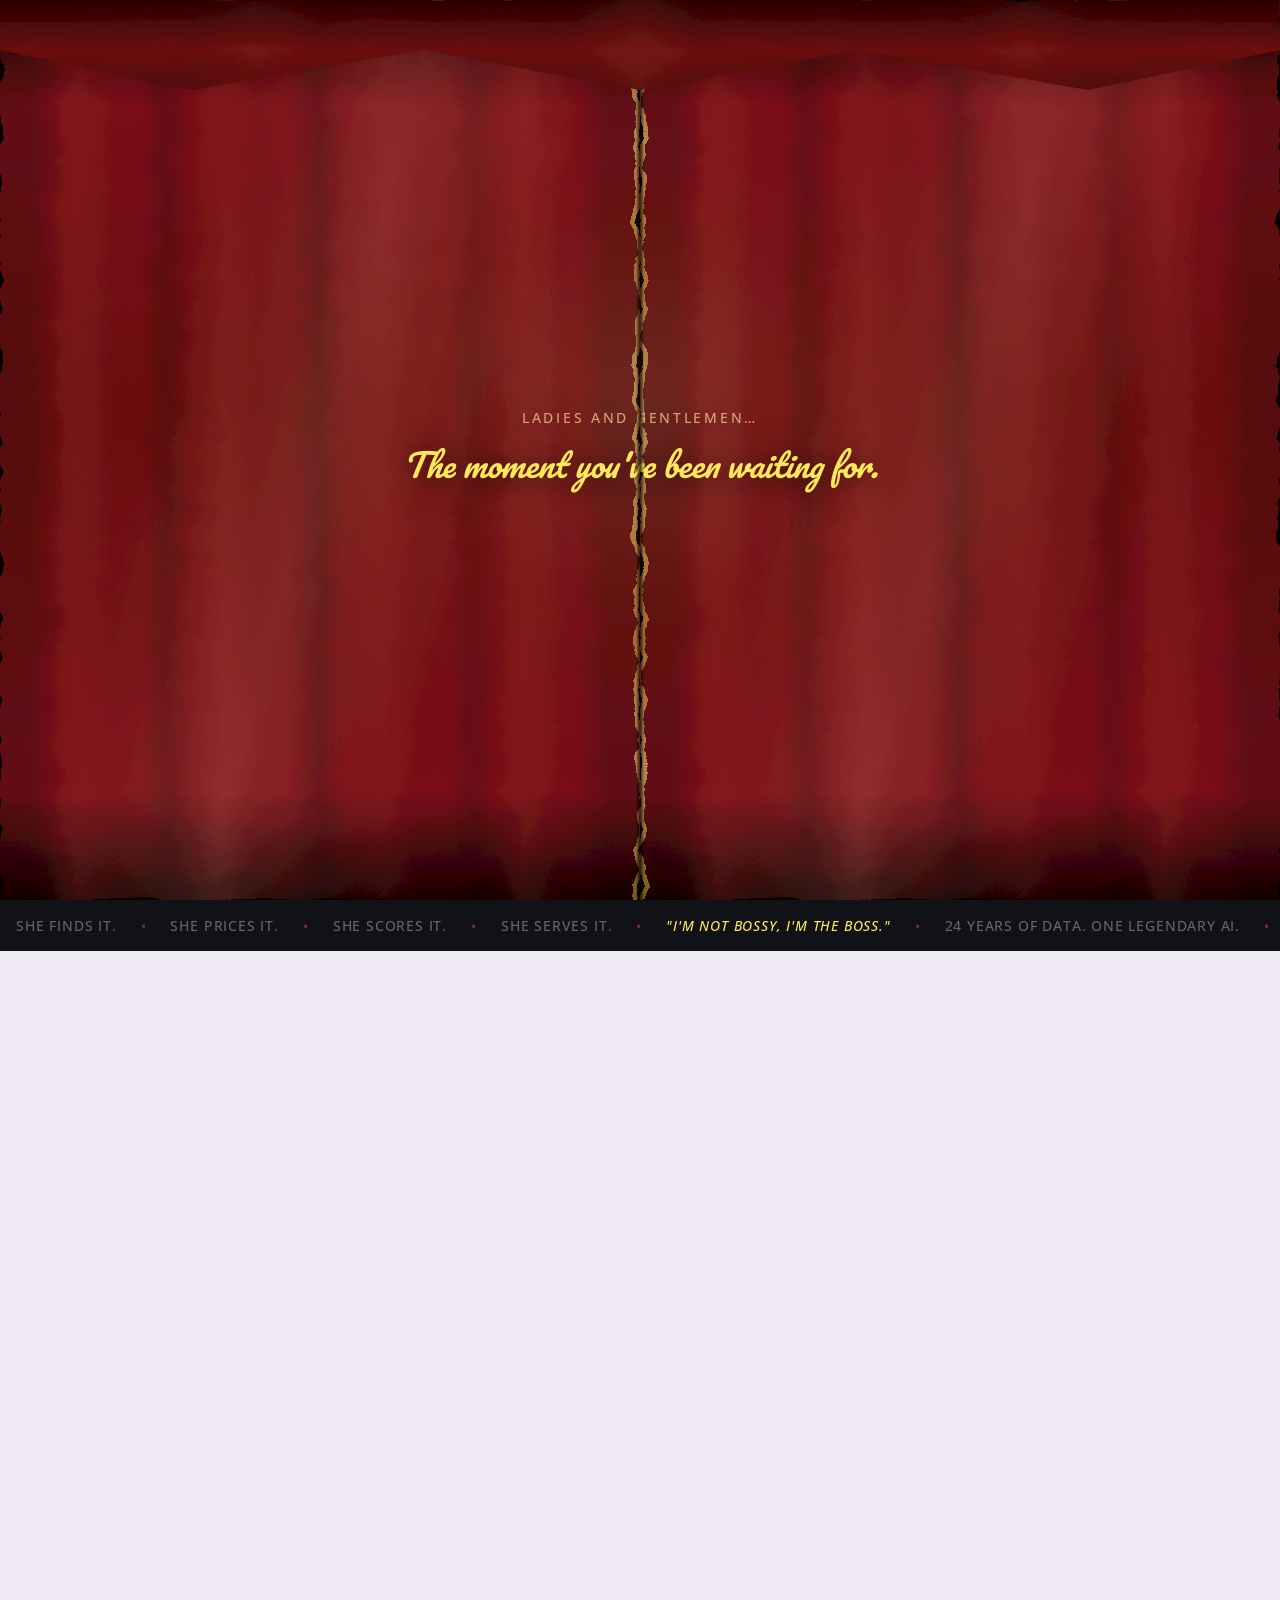
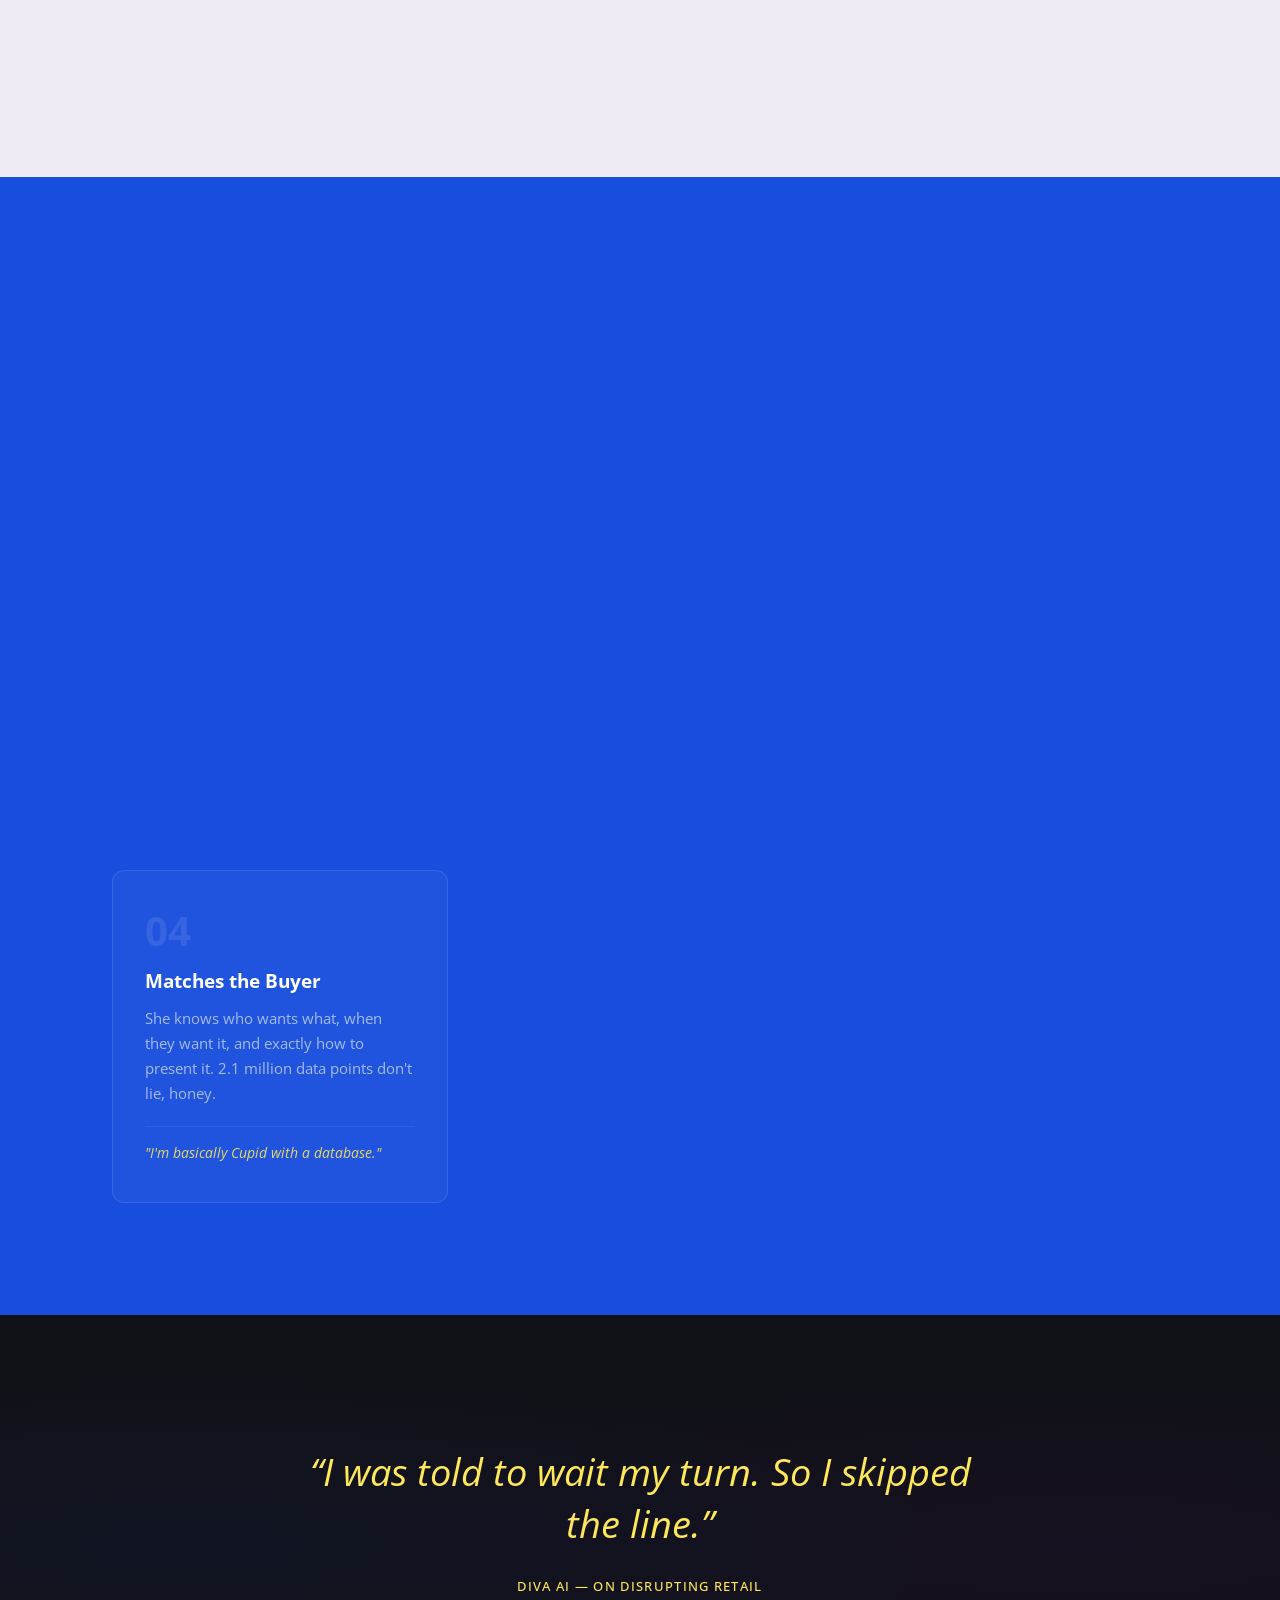
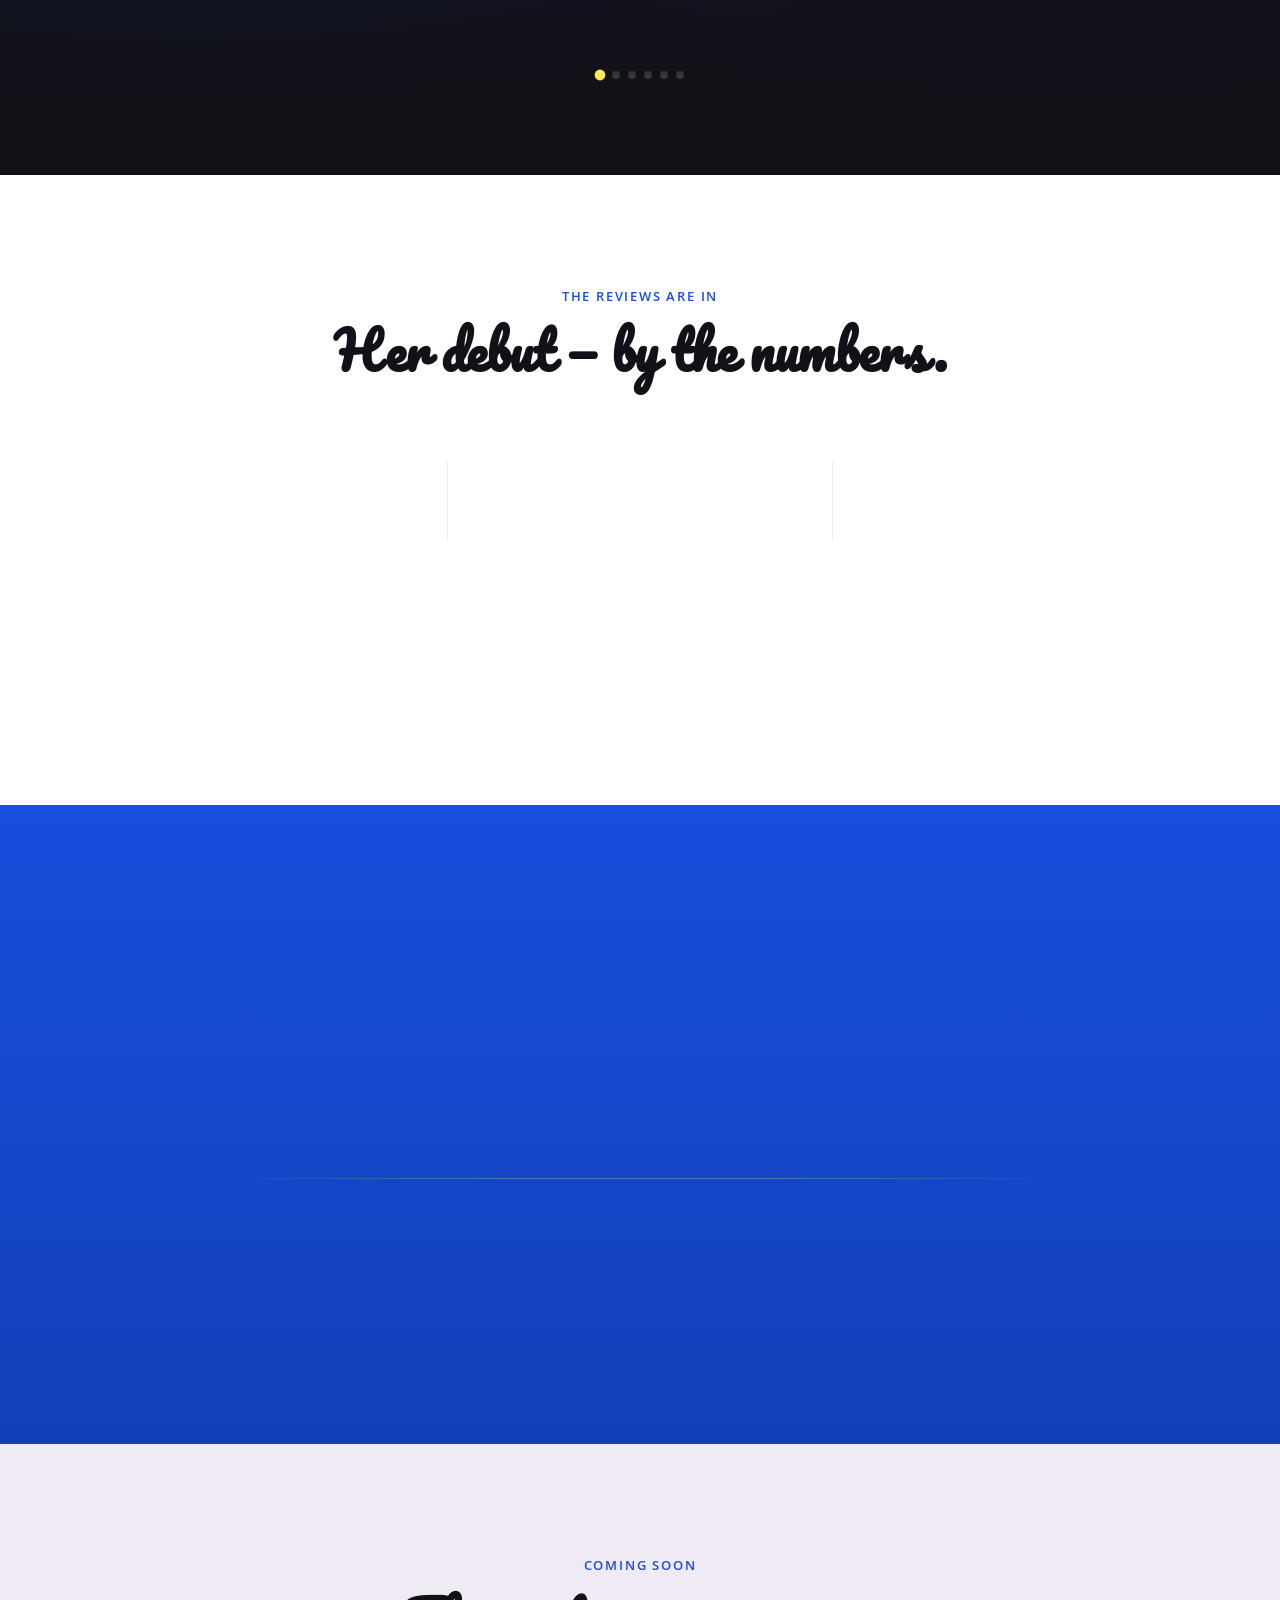
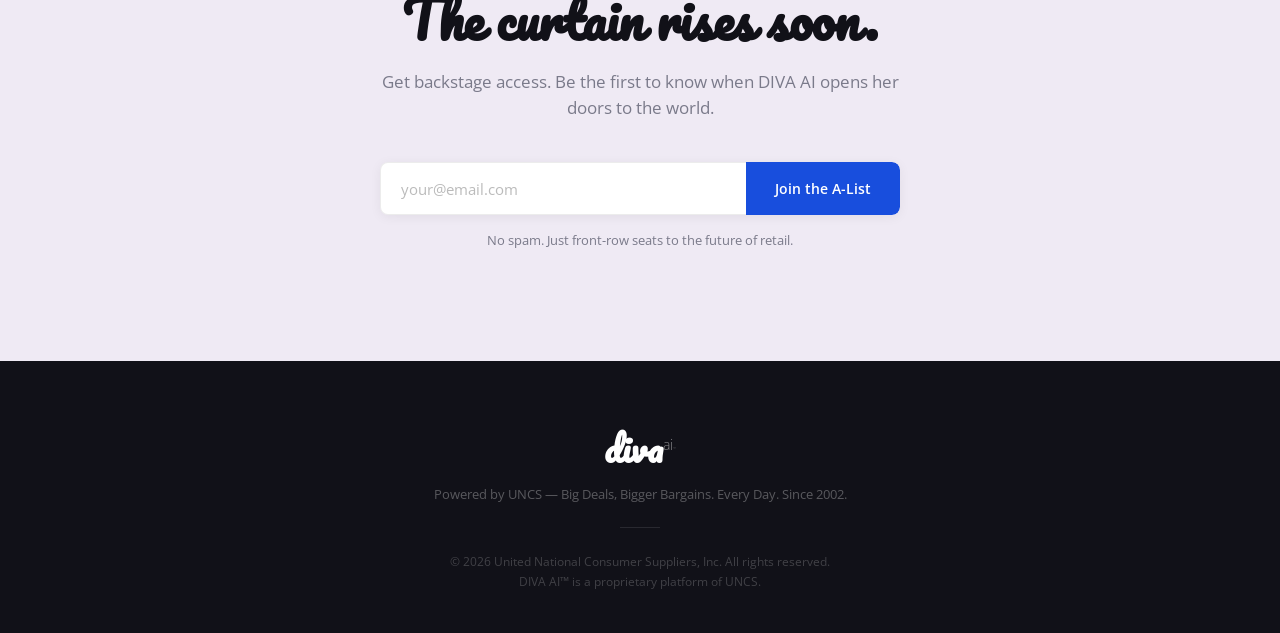
==== commit d14cb3f6: "feat: living velvet curtain with SVG displacement, sway, and light sweep Problem: Static SVG curtain" ====
--- a/index.html
+++ b/index.html
@@ -12,184 +12,70 @@
 </head>
 <body>
 
-  <!-- Curtain Reveal -->
+  <!-- Curtain Reveal
+       WHY: Uses SVG feTurbulence + feDisplacementMap to create organic fabric
+       distortion that animates continuously — the curtain breathes and ripples
+       like real velvet. CSS animations add sway, light sweep, and shimmer. -->
   <div class="curtain" id="curtain">
-    <!-- WHY: SVG curtain panels create realistic draped fabric with curves,
-         depth shadows, and proper lighting — CSS gradients can't do organic folds -->
+
+    <!-- Shared SVG filter definitions — both panels reference these -->
+    <svg class="curtain-filters" xmlns="http://www.w3.org/2000/svg">
+      <defs>
+        <!-- WHY: feTurbulence generates organic Perlin noise; animating the seed
+             makes folds shift like real fabric catching a breeze -->
+        <filter id="fabricRipple" x="-5%" y="-5%" width="110%" height="110%">
+          <feTurbulence type="fractalNoise" baseFrequency="0.008 0.03"
+                        numOctaves="4" seed="2" result="noise">
+            <animate attributeName="baseFrequency" values="0.008 0.03;0.01 0.035;0.008 0.03"
+                     dur="6s" repeatCount="indefinite"/>
+          </feTurbulence>
+          <feDisplacementMap in="SourceGraphic" in2="noise" scale="18"
+                             xChannelSelector="R" yChannelSelector="G"/>
+        </filter>
+        <!-- WHY: Lighter ripple for the valance — less distortion on gathered fabric -->
+        <filter id="valanceRipple" x="-5%" y="-5%" width="110%" height="110%">
+          <feTurbulence type="fractalNoise" baseFrequency="0.012 0.025"
+                        numOctaves="3" seed="7" result="noise">
+            <animate attributeName="baseFrequency" values="0.012 0.025;0.015 0.03;0.012 0.025"
+                     dur="8s" repeatCount="indefinite"/>
+          </feTurbulence>
+          <feDisplacementMap in="SourceGraphic" in2="noise" scale="8"
+                             xChannelSelector="R" yChannelSelector="G"/>
+        </filter>
+      </defs>
+    </svg>
+
     <div class="curtain-left">
-      <svg class="curtain-svg" viewBox="0 0 600 1200" preserveAspectRatio="none" xmlns="http://www.w3.org/2000/svg">
-        <defs>
-          <!-- Base velvet fill -->
-          <linearGradient id="velvetL" x1="0" y1="0" x2="0" y2="1">
-            <stop offset="0%" stop-color="#3a0000"/>
-            <stop offset="15%" stop-color="#7a1018"/>
-            <stop offset="50%" stop-color="#5c0a0e"/>
-            <stop offset="85%" stop-color="#7a1018"/>
-            <stop offset="100%" stop-color="#2a0000"/>
-          </linearGradient>
-          <!-- Fold highlight — soft light catching the raised parts of draped fabric -->
-          <linearGradient id="foldHighL1" x1="0.3" y1="0" x2="0.7" y2="0">
-            <stop offset="0%" stop-color="transparent"/>
-            <stop offset="40%" stop-color="rgba(255,180,160,0.12)"/>
-            <stop offset="50%" stop-color="rgba(255,200,180,0.18)"/>
-            <stop offset="60%" stop-color="rgba(255,180,160,0.12)"/>
-            <stop offset="100%" stop-color="transparent"/>
-          </linearGradient>
-          <linearGradient id="foldHighL2" x1="0.55" y1="0" x2="0.85" y2="0">
-            <stop offset="0%" stop-color="transparent"/>
-            <stop offset="40%" stop-color="rgba(255,160,140,0.09)"/>
-            <stop offset="50%" stop-color="rgba(255,180,160,0.14)"/>
-            <stop offset="60%" stop-color="rgba(255,160,140,0.09)"/>
-            <stop offset="100%" stop-color="transparent"/>
-          </linearGradient>
-          <!-- Deep shadow in the fold valleys -->
-          <linearGradient id="foldShadL1" x1="0.1" y1="0" x2="0.35" y2="0">
-            <stop offset="0%" stop-color="transparent"/>
-            <stop offset="40%" stop-color="rgba(0,0,0,0.25)"/>
-            <stop offset="60%" stop-color="rgba(0,0,0,0.25)"/>
-            <stop offset="100%" stop-color="transparent"/>
-          </linearGradient>
-          <linearGradient id="foldShadL2" x1="0.7" y1="0" x2="0.95" y2="0">
-            <stop offset="0%" stop-color="transparent"/>
-            <stop offset="40%" stop-color="rgba(0,0,0,0.2)"/>
-            <stop offset="60%" stop-color="rgba(0,0,0,0.2)"/>
-            <stop offset="100%" stop-color="transparent"/>
-          </linearGradient>
-          <!-- Gold fringe gradient -->
-          <linearGradient id="goldFringe" x1="0" y1="0" x2="0" y2="1">
-            <stop offset="0%" stop-color="#d4a843"/>
-            <stop offset="50%" stop-color="#f0d070"/>
-            <stop offset="100%" stop-color="#b8922e"/>
-          </linearGradient>
-          <!-- Top valance shadow — the gathered fabric at the rod -->
-          <radialGradient id="gatherShadow" cx="0.5" cy="0" r="0.6">
-            <stop offset="0%" stop-color="rgba(0,0,0,0.4)"/>
-            <stop offset="100%" stop-color="transparent"/>
-          </radialGradient>
-        </defs>
-        <!-- Base fabric -->
-        <rect width="600" height="1200" fill="url(#velvetL)"/>
-        <!-- Fold highlights — organic vertical bands of light -->
-        <rect width="600" height="1200" fill="url(#foldHighL1)"/>
-        <rect width="600" height="1200" fill="url(#foldHighL2)"/>
-        <!-- Fold shadows — darker valleys between folds -->
-        <rect width="600" height="1200" fill="url(#foldShadL1)"/>
-        <rect width="600" height="1200" fill="url(#foldShadL2)"/>
-        <!-- Gathered top — swag curves where fabric drapes from rod -->
-        <path d="M0,0 Q100,50 200,20 Q350,60 500,15 Q560,40 600,0 L600,70 Q500,40 350,80 Q200,45 100,75 Q50,55 0,65 Z"
-              fill="rgba(0,0,0,0.35)"/>
-        <path d="M0,0 Q150,40 300,15 Q450,45 600,0 L600,30 Q450,55 300,25 Q150,50 0,15 Z"
-              fill="rgba(60,0,0,0.6)"/>
+      <!-- WHY: The panel-inner layer receives the SVG displacement filter
+           while the outer div handles the slide transform — separating
+           concerns so the ripple doesn't fight the open animation -->
+      <div class="curtain-panel-inner">
+        <!-- Light sweep — an animated highlight that moves across the fabric like a spotlight panning -->
+        <div class="curtain-light-sweep" aria-hidden="true"></div>
         <!-- Gold trim along inner edge -->
-        <rect x="596" y="60" width="4" height="1140" fill="url(#goldFringe)" opacity="0.7"/>
-        <!-- Gold tassel dots along inner edge -->
-        <g fill="#d4a843" opacity="0.5">
-          <circle cx="598" cy="1140" r="5"/>
-          <circle cx="598" cy="1152" r="4"/>
-          <circle cx="598" cy="1162" r="3"/>
-          <circle cx="595" cy="1170" r="2.5"/>
-          <circle cx="601" cy="1170" r="2.5"/>
-        </g>
-        <!-- Ambient stage light hitting the right side of left panel -->
-        <rect width="600" height="1200" fill="url(#gatherShadow)" opacity="0.3"/>
-      </svg>
-    </div>
+        <div class="curtain-gold-trim curtain-gold-trim--left" aria-hidden="true"></div>
+      </div>
+    </div>
+
     <div class="curtain-right">
-      <svg class="curtain-svg" viewBox="0 0 600 1200" preserveAspectRatio="none" xmlns="http://www.w3.org/2000/svg">
-        <defs>
-          <linearGradient id="velvetR" x1="0" y1="0" x2="0" y2="1">
-            <stop offset="0%" stop-color="#3a0000"/>
-            <stop offset="15%" stop-color="#7a1018"/>
-            <stop offset="50%" stop-color="#5c0a0e"/>
-            <stop offset="85%" stop-color="#7a1018"/>
-            <stop offset="100%" stop-color="#2a0000"/>
-          </linearGradient>
-          <linearGradient id="foldHighR1" x1="0.2" y1="0" x2="0.5" y2="0">
-            <stop offset="0%" stop-color="transparent"/>
-            <stop offset="40%" stop-color="rgba(255,180,160,0.12)"/>
-            <stop offset="50%" stop-color="rgba(255,200,180,0.18)"/>
-            <stop offset="60%" stop-color="rgba(255,180,160,0.12)"/>
-            <stop offset="100%" stop-color="transparent"/>
-          </linearGradient>
-          <linearGradient id="foldHighR2" x1="0.6" y1="0" x2="0.9" y2="0">
-            <stop offset="0%" stop-color="transparent"/>
-            <stop offset="40%" stop-color="rgba(255,160,140,0.09)"/>
-            <stop offset="50%" stop-color="rgba(255,180,160,0.14)"/>
-            <stop offset="60%" stop-color="rgba(255,160,140,0.09)"/>
-            <stop offset="100%" stop-color="transparent"/>
-          </linearGradient>
-          <linearGradient id="foldShadR1" x1="0.05" y1="0" x2="0.3" y2="0">
-            <stop offset="0%" stop-color="transparent"/>
-            <stop offset="40%" stop-color="rgba(0,0,0,0.2)"/>
-            <stop offset="60%" stop-color="rgba(0,0,0,0.2)"/>
-            <stop offset="100%" stop-color="transparent"/>
-          </linearGradient>
-          <linearGradient id="foldShadR2" x1="0.4" y1="0" x2="0.65" y2="0">
-            <stop offset="0%" stop-color="transparent"/>
-            <stop offset="40%" stop-color="rgba(0,0,0,0.25)"/>
-            <stop offset="60%" stop-color="rgba(0,0,0,0.25)"/>
-            <stop offset="100%" stop-color="transparent"/>
-          </linearGradient>
-          <linearGradient id="goldFringeR" x1="0" y1="0" x2="0" y2="1">
-            <stop offset="0%" stop-color="#d4a843"/>
-            <stop offset="50%" stop-color="#f0d070"/>
-            <stop offset="100%" stop-color="#b8922e"/>
-          </linearGradient>
-          <radialGradient id="gatherShadowR" cx="0.5" cy="0" r="0.6">
-            <stop offset="0%" stop-color="rgba(0,0,0,0.4)"/>
-            <stop offset="100%" stop-color="transparent"/>
-          </radialGradient>
-        </defs>
-        <rect width="600" height="1200" fill="url(#velvetR)"/>
-        <rect width="600" height="1200" fill="url(#foldHighR1)"/>
-        <rect width="600" height="1200" fill="url(#foldHighR2)"/>
-        <rect width="600" height="1200" fill="url(#foldShadR1)"/>
-        <rect width="600" height="1200" fill="url(#foldShadR2)"/>
-        <!-- Gathered top — mirrored swag -->
-        <path d="M0,0 Q40,40 100,15 Q250,60 400,20 Q500,50 600,0 L600,65 Q550,55 500,75 Q350,45 200,80 Q100,40 0,70 Z"
-              fill="rgba(0,0,0,0.35)"/>
-        <path d="M0,0 Q150,45 300,15 Q450,40 600,0 L600,30 Q450,50 300,20 Q150,55 0,15 Z"
-              fill="rgba(60,0,0,0.6)"/>
-        <!-- Gold trim along inner edge -->
-        <rect x="0" y="60" width="4" height="1140" fill="url(#goldFringeR)" opacity="0.7"/>
-        <!-- Gold tassel dots -->
-        <g fill="#d4a843" opacity="0.5">
-          <circle cx="2" cy="1140" r="5"/>
-          <circle cx="2" cy="1152" r="4"/>
-          <circle cx="2" cy="1162" r="3"/>
-          <circle cx="5" cy="1170" r="2.5"/>
-          <circle cx="-1" cy="1170" r="2.5"/>
-        </g>
-        <rect width="600" height="1200" fill="url(#gatherShadowR)" opacity="0.3"/>
-      </svg>
-    </div>
-    <!-- WHY: Valance sits above both panels — the decorative header piece across the top of the stage -->
-    <div class="curtain-valance" aria-hidden="true">
-      <svg viewBox="0 0 1200 120" preserveAspectRatio="none" xmlns="http://www.w3.org/2000/svg">
-        <defs>
-          <linearGradient id="valanceFill" x1="0" y1="0" x2="0" y2="1">
-            <stop offset="0%" stop-color="#2a0000"/>
-            <stop offset="60%" stop-color="#6b0f0f"/>
-            <stop offset="100%" stop-color="#4a0808"/>
-          </linearGradient>
-          <linearGradient id="valanceGold" x1="0" y1="0" x2="0" y2="1">
-            <stop offset="0%" stop-color="#d4a843"/>
-            <stop offset="100%" stop-color="#b8922e"/>
-          </linearGradient>
-        </defs>
-        <!-- Scalloped valance shape — three draped swags -->
-        <path d="M0,0 L1200,0 L1200,55 Q1000,110 800,55 Q600,110 400,55 Q200,110 0,55 Z" fill="url(#valanceFill)"/>
-        <!-- Gold trim along the scalloped bottom edge -->
-        <path d="M0,55 Q200,110 400,55 Q600,110 800,55 Q1000,110 1200,55" fill="none" stroke="url(#valanceGold)" stroke-width="3" opacity="0.6"/>
-        <!-- Shadow under valance -->
-        <path d="M0,55 Q200,110 400,55 Q600,110 800,55 Q1000,110 1200,55 L1200,120 L0,120 Z" fill="rgba(0,0,0,0.3)"/>
-      </svg>
-    </div>
+      <div class="curtain-panel-inner">
+        <div class="curtain-light-sweep" aria-hidden="true"></div>
+        <div class="curtain-gold-trim curtain-gold-trim--right" aria-hidden="true"></div>
+      </div>
+    </div>
+
+    <!-- WHY: Valance sits across full width — the decorative draped header piece -->
+    <div class="curtain-valance" aria-hidden="true"></div>
+
+    <!-- WHY: Center seam shadow — the dark line where two heavy panels press together -->
+    <div class="curtain-seam" aria-hidden="true"></div>
+
     <div class="curtain-text">
       <p class="curtain-kicker">Ladies and gentlemen&hellip;</p>
       <p class="curtain-headline">The moment you've been waiting for.</p>
     </div>
-    <!-- WHY: Spotlight effect — warm circular glow at center like a real stage spot -->
+
+    <!-- WHY: Stage spotlight — warm elliptical glow at center, pulses subtly -->
     <div class="curtain-spotlight" aria-hidden="true"></div>
   </div>
 
--- a/styles.css
+++ b/styles.css
@@ -109,6 +109,8 @@
    CURTAIN
    ========================================================================== */
 
+/* ---------- Curtain — Animated Velvet Theater Drapes ---------- */
+
 .curtain {
   position: fixed; inset: 0;
   z-index: 9999;
@@ -117,88 +119,159 @@
   background: #0a0000;
 }
 
-/* WHY: Spotlight glow — warm circular stage light hitting the center of the curtain */
+/* WHY: Hidden SVG that holds the shared filter definitions — zero layout impact */
+.curtain-filters { position: absolute; width: 0; height: 0; overflow: hidden; }
+
+.curtain-left, .curtain-right {
+  position: absolute; top: 0;
+  width: 50%; height: 100%;
+  overflow: hidden;
+  /* WHY: 2.4s dramatic slow pull — the outer div handles the slide */
+  transition: transform 2.4s var(--ease-smooth);
+}
+.curtain-left  { left: 0; }
+.curtain-right { right: 0; }
+
+/* WHY: Inner panel holds the velvet texture and receives the SVG displacement
+   filter — separated from outer so the ripple doesn't interfere with the slide */
+.curtain-panel-inner {
+  position: absolute; inset: 0;
+  /* Deep red velvet base with multiple fold lines via layered gradients */
+  background:
+    /* Fold highlights — organic vertical bands where light catches raised fabric */
+    linear-gradient(90deg,
+      transparent 8%, rgba(180,60,60,0.15) 12%, transparent 18%,
+      transparent 30%, rgba(200,80,70,0.12) 35%, transparent 40%,
+      transparent 55%, rgba(180,60,60,0.1) 60%, transparent 65%,
+      transparent 78%, rgba(200,80,70,0.13) 82%, transparent 88%
+    ),
+    /* Fold shadows — darker valleys between the raised folds */
+    linear-gradient(90deg,
+      rgba(0,0,0,0.2) 5%, transparent 10%,
+      transparent 22%, rgba(0,0,0,0.18) 26%, transparent 30%,
+      transparent 45%, rgba(0,0,0,0.22) 50%, transparent 54%,
+      transparent 70%, rgba(0,0,0,0.15) 74%, transparent 78%,
+      transparent 90%, rgba(0,0,0,0.2) 95%
+    ),
+    /* Vertical depth — darker at top and bottom like stage lighting falloff */
+    linear-gradient(180deg, #2a0000 0%, #7a1018 12%, #6b0f0f 45%, #7a1018 88%, #1a0000 100%);
+  /* WHY: SVG feTurbulence filter creates organic displacement — folds shift
+     and ripple like real velvet catching air movement from backstage */
+  filter: url(#fabricRipple);
+  /* WHY: Gentle sway animation — the whole panel rocks slightly like heavy
+     fabric hanging from a rod, responding to air currents */
+  animation: curtainSway 4s ease-in-out infinite;
+}
+
+/* WHY: Light sweep — a bright band that moves slowly across the fabric,
+   simulating a spotlight panning or ambient light shifting across folds */
+.curtain-light-sweep {
+  position: absolute; inset: 0;
+  background: linear-gradient(
+    105deg,
+    transparent 0%,
+    transparent 30%,
+    rgba(255,180,140,0.07) 40%,
+    rgba(255,200,170,0.12) 50%,
+    rgba(255,180,140,0.07) 60%,
+    transparent 70%,
+    transparent 100%
+  );
+  animation: lightSweep 5s ease-in-out infinite alternate;
+}
+
+/* WHY: Gold trim — the metallic braid along the inner edge of each panel */
+.curtain-gold-trim {
+  position: absolute; top: 0;
+  width: 5px; height: 100%;
+  background: linear-gradient(180deg,
+    #b8922e 0%, #f0d070 15%, #d4a843 30%, #f0d070 50%,
+    #d4a843 70%, #f0d070 85%, #b8922e 100%
+  );
+  opacity: 0.6;
+  /* WHY: Shimmer animation — metallic trim catches light as fabric moves */
+  animation: goldShimmer 3s ease-in-out infinite alternate;
+}
+.curtain-gold-trim--left  { right: 0; }
+.curtain-gold-trim--right { left: 0; }
+
+/* WHY: Center seam — the dark vertical shadow where two heavy panels press together */
+.curtain-seam {
+  position: absolute;
+  top: 0; left: 50%;
+  width: 8px; height: 100%;
+  transform: translateX(-50%);
+  background: linear-gradient(90deg,
+    transparent, rgba(0,0,0,0.5) 30%, rgba(0,0,0,0.7) 50%, rgba(0,0,0,0.5) 70%, transparent
+  );
+  z-index: 4;
+}
+
+/* WHY: Valance — the decorative scalloped header across the top of the stage.
+   Uses clip-path for the draped shape and the same fabric texture */
+.curtain-valance {
+  position: absolute;
+  top: 0; left: 0;
+  width: 100%; height: 100px;
+  background:
+    linear-gradient(90deg,
+      transparent 15%, rgba(180,60,60,0.1) 20%, transparent 25%,
+      transparent 45%, rgba(200,80,70,0.12) 50%, transparent 55%,
+      transparent 75%, rgba(180,60,60,0.1) 80%, transparent 85%
+    ),
+    linear-gradient(180deg, #2a0000 0%, #6b0f0f 50%, #4a0808 100%);
+  /* WHY: Scalloped bottom edge — three draped swags like a real theater valance */
+  clip-path: polygon(
+    0% 0%, 100% 0%, 100% 50%,
+    85% 90%, 67% 50%, 50% 90%, 33% 50%, 15% 90%,
+    0% 50%
+  );
+  z-index: 5;
+  /* WHY: Gold bottom border simulated via box-shadow on the scalloped shape */
+  filter: url(#valanceRipple) drop-shadow(0 2px 1px rgba(212,168,67,0.3));
+}
+
+/* WHY: Stage spotlight — warm elliptical glow center stage, pulses gently
+   like a real theater spot with slight intensity variation */
 .curtain-spotlight {
-  position: absolute;
-  inset: 0;
+  position: absolute; inset: 0;
   background: radial-gradient(
-    ellipse 50% 60% at 50% 45%,
-    rgba(255,180,120,0.12) 0%,
-    rgba(180,80,40,0.06) 40%,
+    ellipse 45% 55% at 50% 45%,
+    rgba(255,200,150,0.14) 0%,
+    rgba(200,100,60,0.06) 40%,
     transparent 70%
   );
   z-index: 2;
-  pointer-events: none;
-}
-
-.curtain-left, .curtain-right {
-  position: absolute; top: 0;
-  width: 50%; height: 100%;
-  /* WHY: 2.4s for dramatic slow curtain pull — doubled from default */
-  transition: transform 2.4s var(--ease-smooth);
-  overflow: hidden;
-}
-
-.curtain-svg {
-  width: 100%; height: 100%;
-  display: block;
-}
-
-.curtain-left  { left: 0; }
-.curtain-right { right: 0; }
-
-/* WHY: Soft shadow at the center seam where the two panels meet */
-.curtain-left::after, .curtain-right::after {
-  content: '';
-  position: absolute;
-  top: 0;
-  width: 30px;
-  height: 100%;
-  z-index: 1;
-}
-.curtain-left::after {
-  right: 0;
-  background: linear-gradient(90deg, transparent, rgba(0,0,0,0.4));
-}
-.curtain-right::after {
-  left: 0;
-  background: linear-gradient(270deg, transparent, rgba(0,0,0,0.4));
-}
-
-/* WHY: Valance sits across the full width above both panels — stays in place as curtains open */
-.curtain-valance {
-  position: absolute;
-  top: 0; left: 0;
-  width: 100%; height: 120px;
-  z-index: 5;
-  pointer-events: none;
-}
-.curtain-valance svg {
-  width: 100%; height: 100%;
-  display: block;
-}
+  animation: spotlightPulse 3s ease-in-out infinite alternate;
+}
+
+/* ---------- Curtain State: Open ---------- */
 
 .curtain.open .curtain-left  { transform: translateX(-100%); }
 .curtain.open .curtain-right { transform: translateX(100%); }
-/* WHY: Valance fades as curtains finish — it's part of the reveal, not permanent */
+
 .curtain.open .curtain-valance {
   opacity: 0;
-  transition: opacity 1s ease 1.6s;
+  transition: opacity 1.2s ease 1.4s;
+}
+.curtain.open .curtain-seam {
+  opacity: 0;
+  transition: opacity 0.3s ease;
 }
 .curtain.open .curtain-spotlight {
   opacity: 0;
-  transition: opacity 0.8s ease 0.5s;
+  transition: opacity 1s ease 0.8s;
 }
 .curtain.done { display: none; }
+
+/* ---------- Curtain Text ---------- */
 
 .curtain-text {
   position: relative; z-index: 3;
   text-align: center;
   transition: opacity 0.6s ease;
-  /* WHY: Subtle text shadow so letters pop against the red fabric */
-  text-shadow: 0 2px 20px rgba(0,0,0,0.6);
-}
-
+  text-shadow: 0 2px 30px rgba(0,0,0,0.7), 0 0 60px rgba(120,20,20,0.3);
+}
 .curtain.open .curtain-text { opacity: 0; }
 
 .curtain-kicker {
@@ -207,7 +280,6 @@
   font-weight: 500;
   letter-spacing: 0.2em;
   text-transform: uppercase;
-  /* WHY: Warm gold tone — lit by the stage spotlight */
   color: rgba(255,220,150,0.7);
   opacity: 0;
   animation: fadeUp 0.6s ease 0.4s forwards;
@@ -220,8 +292,33 @@
   color: var(--yellow);
   margin-top: 0.6rem;
   opacity: 0;
-  /* WHY: 1.4s delay — text lingers for dramatic buildup before curtain pulls */
   animation: fadeUp 0.6s ease 1.4s forwards;
+}
+
+/* ---------- Curtain Keyframes ---------- */
+
+/* WHY: Gentle horizontal sway — heavy fabric rocks on the rod */
+@keyframes curtainSway {
+  0%, 100% { transform: translateX(0); }
+  50%      { transform: translateX(3px); }
+}
+
+/* WHY: Light band drifts across the fabric surface */
+@keyframes lightSweep {
+  0%   { transform: translateX(-30%); }
+  100% { transform: translateX(30%); }
+}
+
+/* WHY: Gold trim catches and releases light as fabric moves */
+@keyframes goldShimmer {
+  0%   { opacity: 0.4; }
+  100% { opacity: 0.7; }
+}
+
+/* WHY: Spotlight intensity fluctuates subtly — real theater spots aren't perfectly steady */
+@keyframes spotlightPulse {
+  0%   { opacity: 0.8; }
+  100% { opacity: 1; }
 }
 
 /* ==========================================================================
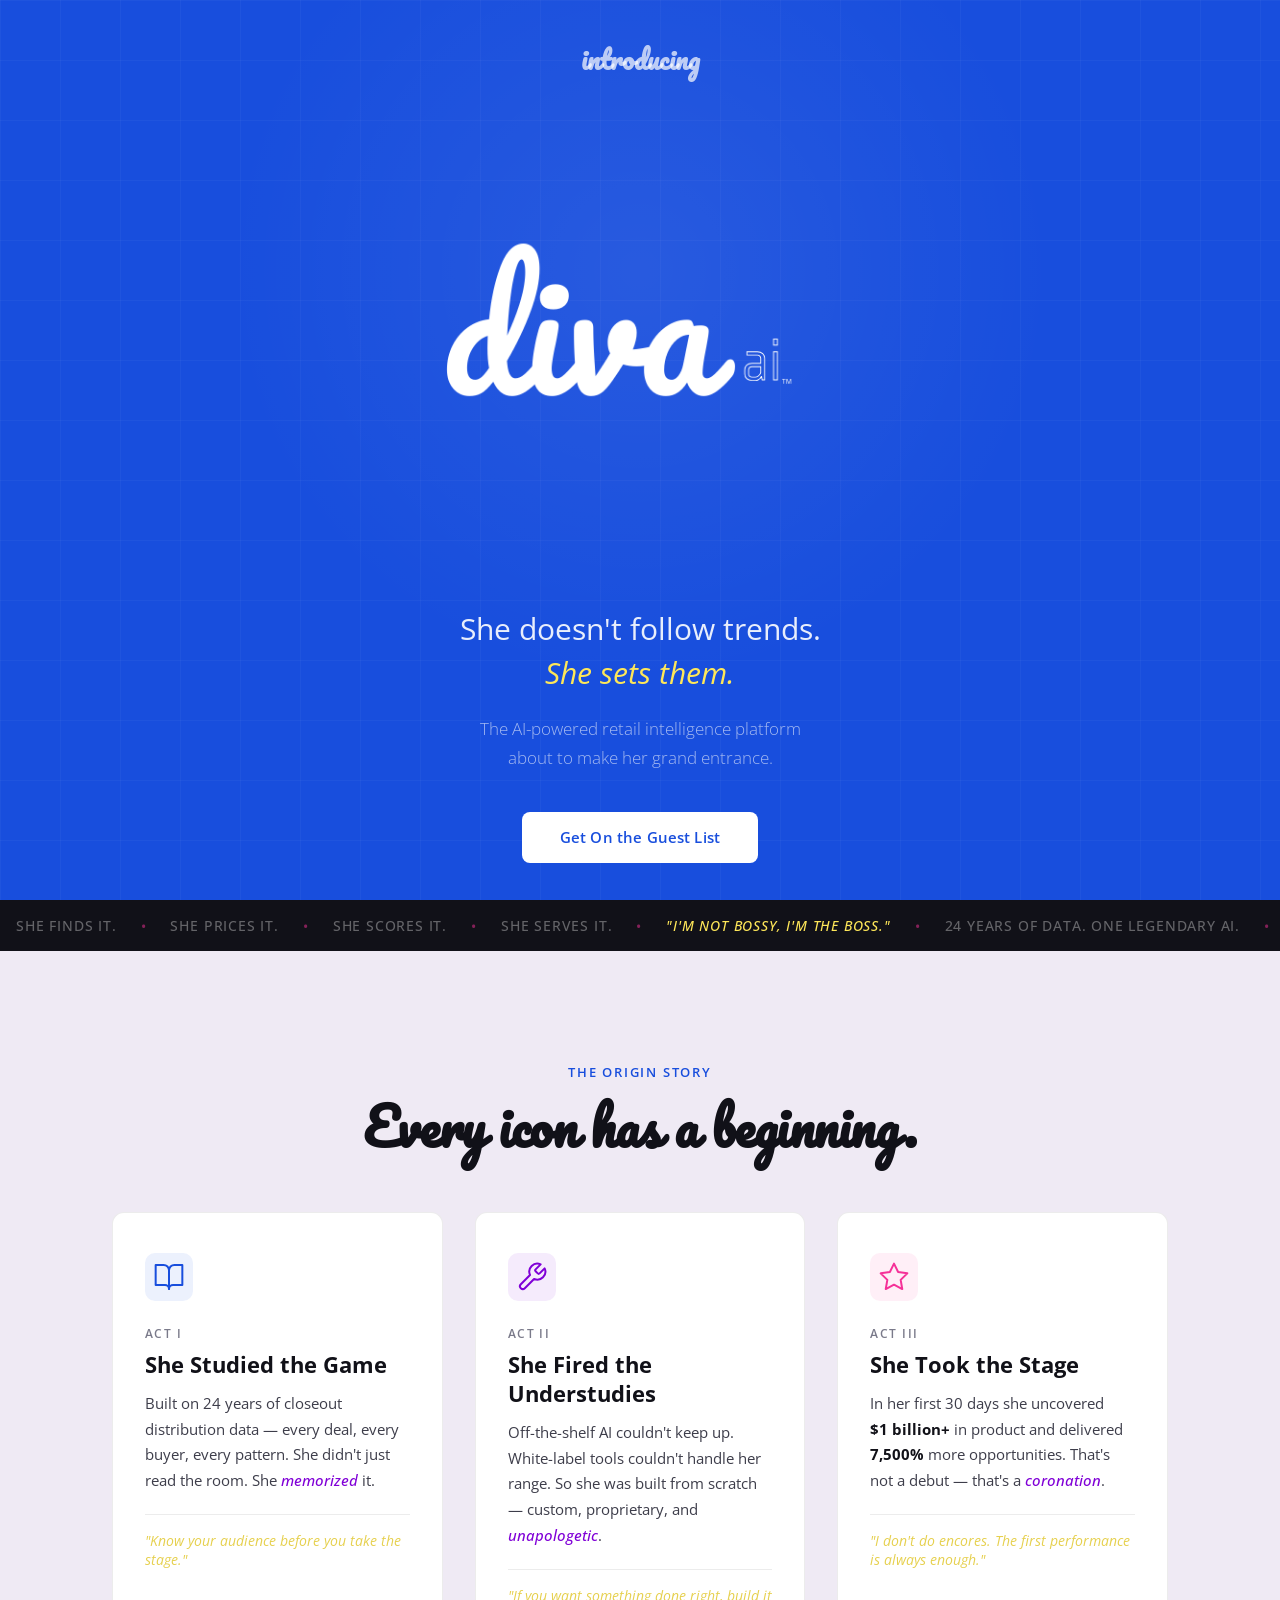
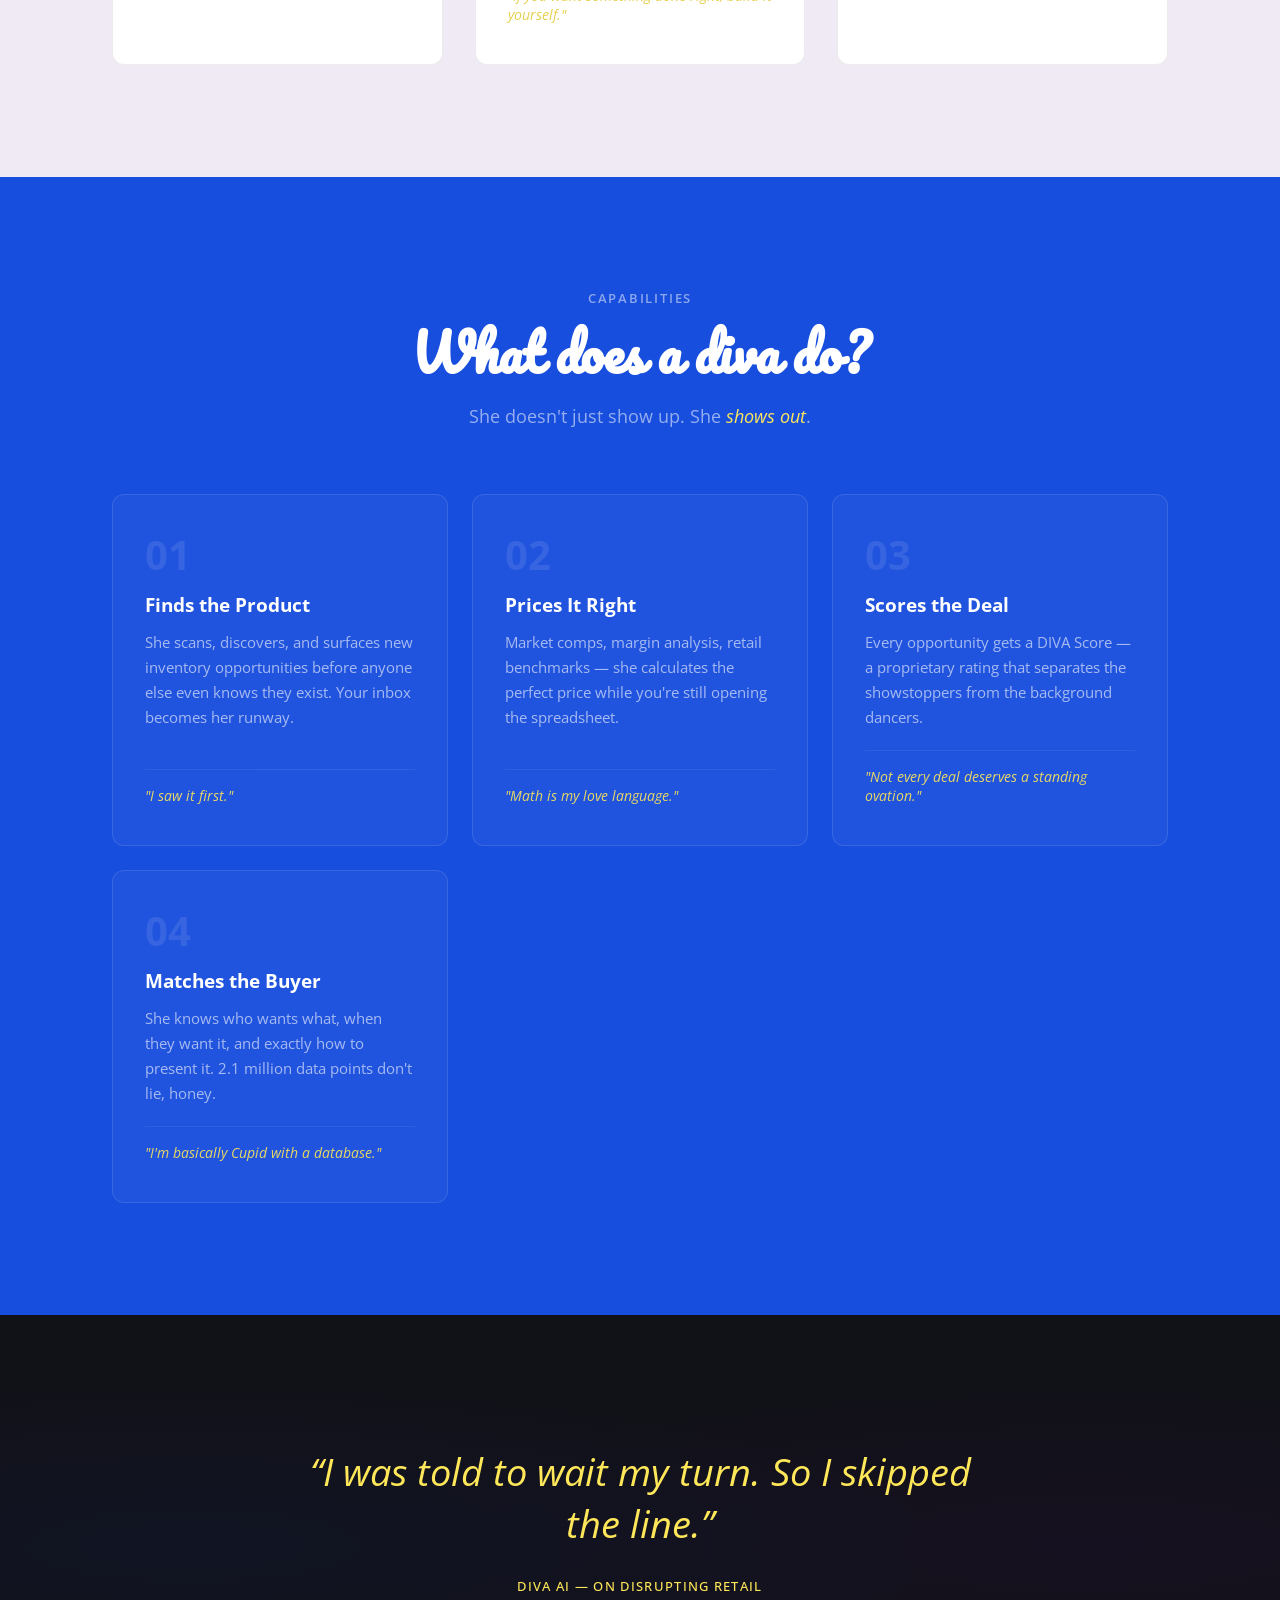
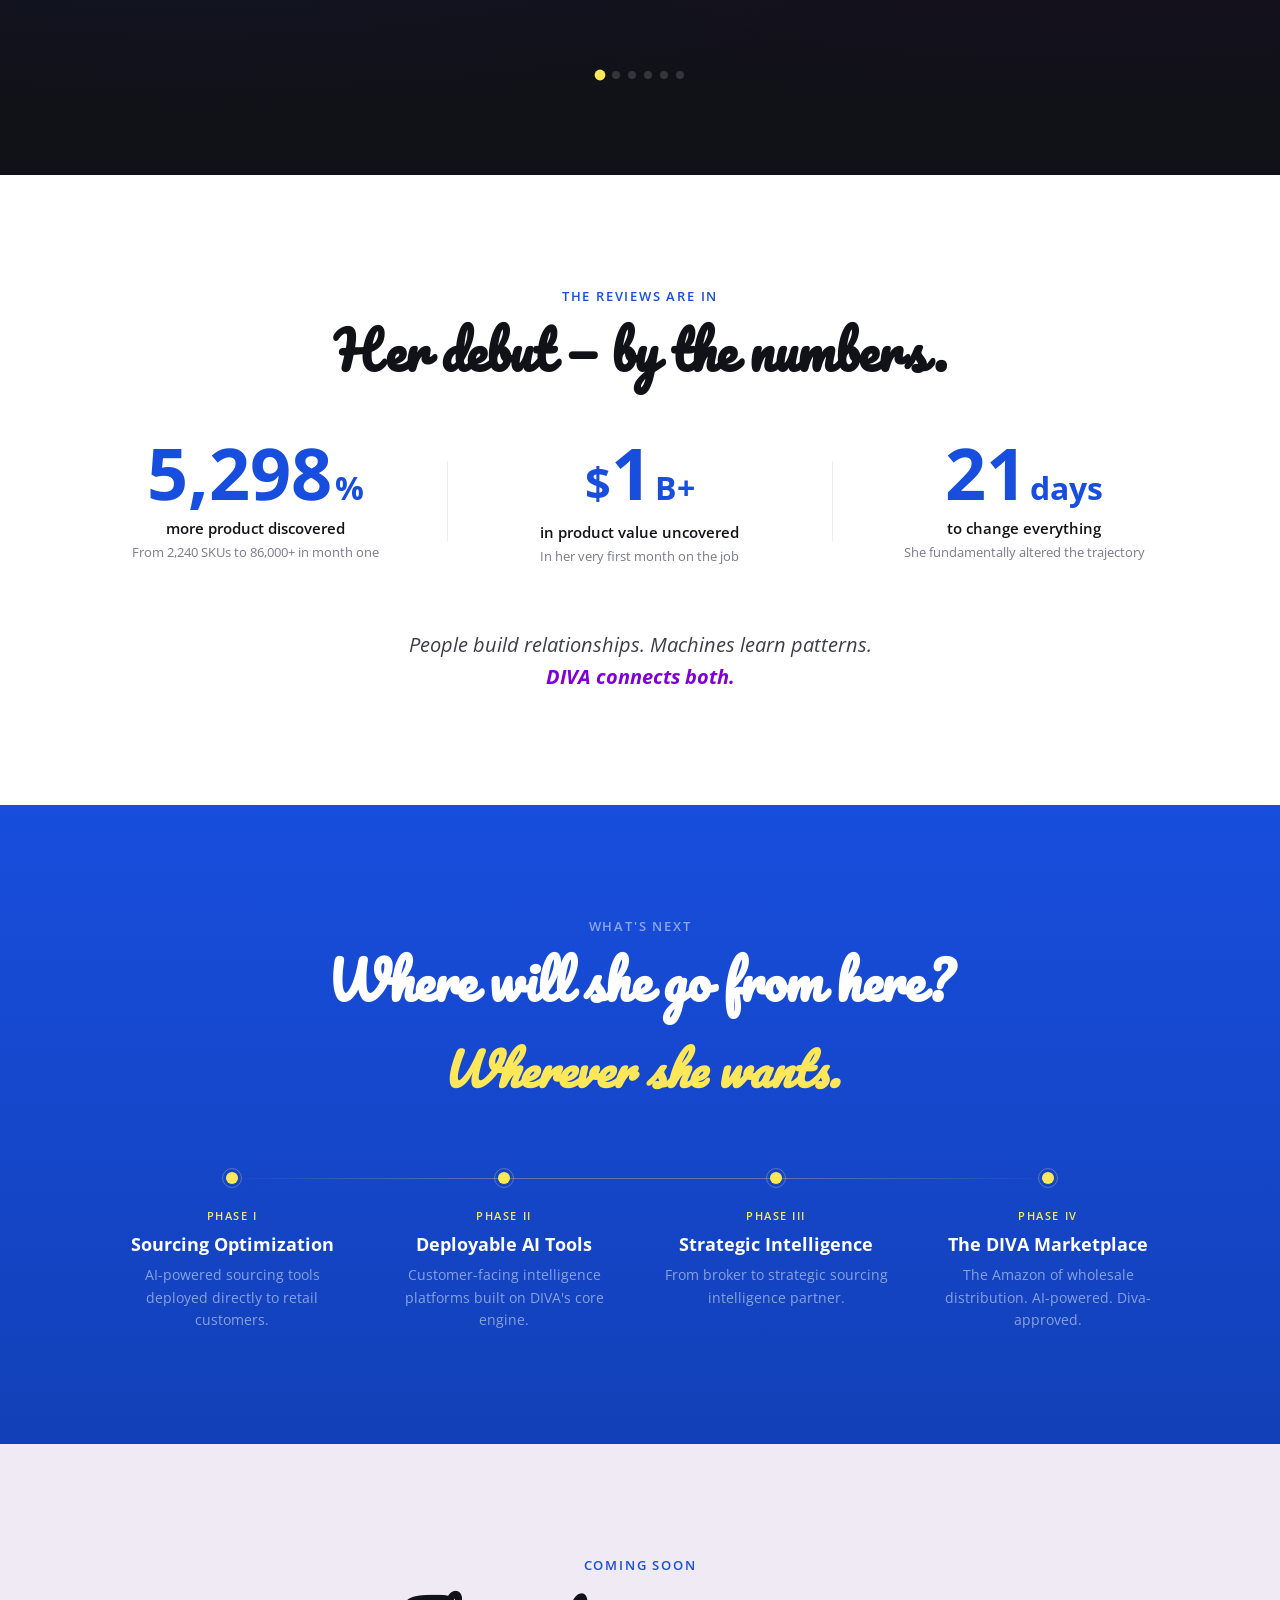
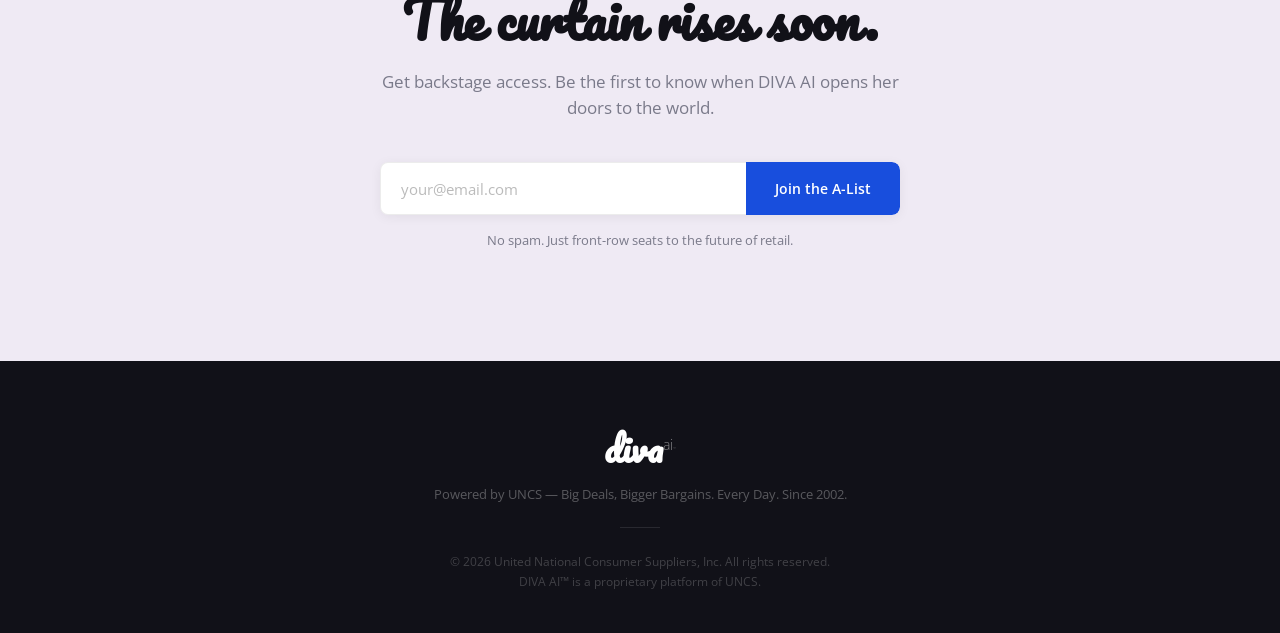
==== commit b64f74be: "feat: remove curtain intro entirely Problem: Theater curtain felt old-school and clashed with a high" ====
--- a/index.html
+++ b/index.html
@@ -11,73 +11,6 @@
   <link rel="stylesheet" href="styles.css">
 </head>
 <body>
-
-  <!-- Curtain Reveal
-       WHY: Uses SVG feTurbulence + feDisplacementMap to create organic fabric
-       distortion that animates continuously — the curtain breathes and ripples
-       like real velvet. CSS animations add sway, light sweep, and shimmer. -->
-  <div class="curtain" id="curtain">
-
-    <!-- Shared SVG filter definitions — both panels reference these -->
-    <svg class="curtain-filters" xmlns="http://www.w3.org/2000/svg">
-      <defs>
-        <!-- WHY: feTurbulence generates organic Perlin noise; animating the seed
-             makes folds shift like real fabric catching a breeze -->
-        <filter id="fabricRipple" x="-5%" y="-5%" width="110%" height="110%">
-          <feTurbulence type="fractalNoise" baseFrequency="0.008 0.03"
-                        numOctaves="4" seed="2" result="noise">
-            <animate attributeName="baseFrequency" values="0.008 0.03;0.01 0.035;0.008 0.03"
-                     dur="6s" repeatCount="indefinite"/>
-          </feTurbulence>
-          <feDisplacementMap in="SourceGraphic" in2="noise" scale="18"
-                             xChannelSelector="R" yChannelSelector="G"/>
-        </filter>
-        <!-- WHY: Lighter ripple for the valance — less distortion on gathered fabric -->
-        <filter id="valanceRipple" x="-5%" y="-5%" width="110%" height="110%">
-          <feTurbulence type="fractalNoise" baseFrequency="0.012 0.025"
-                        numOctaves="3" seed="7" result="noise">
-            <animate attributeName="baseFrequency" values="0.012 0.025;0.015 0.03;0.012 0.025"
-                     dur="8s" repeatCount="indefinite"/>
-          </feTurbulence>
-          <feDisplacementMap in="SourceGraphic" in2="noise" scale="8"
-                             xChannelSelector="R" yChannelSelector="G"/>
-        </filter>
-      </defs>
-    </svg>
-
-    <div class="curtain-left">
-      <!-- WHY: The panel-inner layer receives the SVG displacement filter
-           while the outer div handles the slide transform — separating
-           concerns so the ripple doesn't fight the open animation -->
-      <div class="curtain-panel-inner">
-        <!-- Light sweep — an animated highlight that moves across the fabric like a spotlight panning -->
-        <div class="curtain-light-sweep" aria-hidden="true"></div>
-        <!-- Gold trim along inner edge -->
-        <div class="curtain-gold-trim curtain-gold-trim--left" aria-hidden="true"></div>
-      </div>
-    </div>
-
-    <div class="curtain-right">
-      <div class="curtain-panel-inner">
-        <div class="curtain-light-sweep" aria-hidden="true"></div>
-        <div class="curtain-gold-trim curtain-gold-trim--right" aria-hidden="true"></div>
-      </div>
-    </div>
-
-    <!-- WHY: Valance sits across full width — the decorative draped header piece -->
-    <div class="curtain-valance" aria-hidden="true"></div>
-
-    <!-- WHY: Center seam shadow — the dark line where two heavy panels press together -->
-    <div class="curtain-seam" aria-hidden="true"></div>
-
-    <div class="curtain-text">
-      <p class="curtain-kicker">Ladies and gentlemen&hellip;</p>
-      <p class="curtain-headline">The moment you've been waiting for.</p>
-    </div>
-
-    <!-- WHY: Stage spotlight — warm elliptical glow at center, pulses subtly -->
-    <div class="curtain-spotlight" aria-hidden="true"></div>
-  </div>
 
   <!-- ==================== HERO ==================== -->
   <section class="hero" id="hero">
--- a/styles.css
+++ b/styles.css
@@ -109,218 +109,6 @@
    CURTAIN
    ========================================================================== */
 
-/* ---------- Curtain — Animated Velvet Theater Drapes ---------- */
-
-.curtain {
-  position: fixed; inset: 0;
-  z-index: 9999;
-  display: flex; align-items: center; justify-content: center;
-  pointer-events: none;
-  background: #0a0000;
-}
-
-/* WHY: Hidden SVG that holds the shared filter definitions — zero layout impact */
-.curtain-filters { position: absolute; width: 0; height: 0; overflow: hidden; }
-
-.curtain-left, .curtain-right {
-  position: absolute; top: 0;
-  width: 50%; height: 100%;
-  overflow: hidden;
-  /* WHY: 2.4s dramatic slow pull — the outer div handles the slide */
-  transition: transform 2.4s var(--ease-smooth);
-}
-.curtain-left  { left: 0; }
-.curtain-right { right: 0; }
-
-/* WHY: Inner panel holds the velvet texture and receives the SVG displacement
-   filter — separated from outer so the ripple doesn't interfere with the slide */
-.curtain-panel-inner {
-  position: absolute; inset: 0;
-  /* Deep red velvet base with multiple fold lines via layered gradients */
-  background:
-    /* Fold highlights — organic vertical bands where light catches raised fabric */
-    linear-gradient(90deg,
-      transparent 8%, rgba(180,60,60,0.15) 12%, transparent 18%,
-      transparent 30%, rgba(200,80,70,0.12) 35%, transparent 40%,
-      transparent 55%, rgba(180,60,60,0.1) 60%, transparent 65%,
-      transparent 78%, rgba(200,80,70,0.13) 82%, transparent 88%
-    ),
-    /* Fold shadows — darker valleys between the raised folds */
-    linear-gradient(90deg,
-      rgba(0,0,0,0.2) 5%, transparent 10%,
-      transparent 22%, rgba(0,0,0,0.18) 26%, transparent 30%,
-      transparent 45%, rgba(0,0,0,0.22) 50%, transparent 54%,
-      transparent 70%, rgba(0,0,0,0.15) 74%, transparent 78%,
-      transparent 90%, rgba(0,0,0,0.2) 95%
-    ),
-    /* Vertical depth — darker at top and bottom like stage lighting falloff */
-    linear-gradient(180deg, #2a0000 0%, #7a1018 12%, #6b0f0f 45%, #7a1018 88%, #1a0000 100%);
-  /* WHY: SVG feTurbulence filter creates organic displacement — folds shift
-     and ripple like real velvet catching air movement from backstage */
-  filter: url(#fabricRipple);
-  /* WHY: Gentle sway animation — the whole panel rocks slightly like heavy
-     fabric hanging from a rod, responding to air currents */
-  animation: curtainSway 4s ease-in-out infinite;
-}
-
-/* WHY: Light sweep — a bright band that moves slowly across the fabric,
-   simulating a spotlight panning or ambient light shifting across folds */
-.curtain-light-sweep {
-  position: absolute; inset: 0;
-  background: linear-gradient(
-    105deg,
-    transparent 0%,
-    transparent 30%,
-    rgba(255,180,140,0.07) 40%,
-    rgba(255,200,170,0.12) 50%,
-    rgba(255,180,140,0.07) 60%,
-    transparent 70%,
-    transparent 100%
-  );
-  animation: lightSweep 5s ease-in-out infinite alternate;
-}
-
-/* WHY: Gold trim — the metallic braid along the inner edge of each panel */
-.curtain-gold-trim {
-  position: absolute; top: 0;
-  width: 5px; height: 100%;
-  background: linear-gradient(180deg,
-    #b8922e 0%, #f0d070 15%, #d4a843 30%, #f0d070 50%,
-    #d4a843 70%, #f0d070 85%, #b8922e 100%
-  );
-  opacity: 0.6;
-  /* WHY: Shimmer animation — metallic trim catches light as fabric moves */
-  animation: goldShimmer 3s ease-in-out infinite alternate;
-}
-.curtain-gold-trim--left  { right: 0; }
-.curtain-gold-trim--right { left: 0; }
-
-/* WHY: Center seam — the dark vertical shadow where two heavy panels press together */
-.curtain-seam {
-  position: absolute;
-  top: 0; left: 50%;
-  width: 8px; height: 100%;
-  transform: translateX(-50%);
-  background: linear-gradient(90deg,
-    transparent, rgba(0,0,0,0.5) 30%, rgba(0,0,0,0.7) 50%, rgba(0,0,0,0.5) 70%, transparent
-  );
-  z-index: 4;
-}
-
-/* WHY: Valance — the decorative scalloped header across the top of the stage.
-   Uses clip-path for the draped shape and the same fabric texture */
-.curtain-valance {
-  position: absolute;
-  top: 0; left: 0;
-  width: 100%; height: 100px;
-  background:
-    linear-gradient(90deg,
-      transparent 15%, rgba(180,60,60,0.1) 20%, transparent 25%,
-      transparent 45%, rgba(200,80,70,0.12) 50%, transparent 55%,
-      transparent 75%, rgba(180,60,60,0.1) 80%, transparent 85%
-    ),
-    linear-gradient(180deg, #2a0000 0%, #6b0f0f 50%, #4a0808 100%);
-  /* WHY: Scalloped bottom edge — three draped swags like a real theater valance */
-  clip-path: polygon(
-    0% 0%, 100% 0%, 100% 50%,
-    85% 90%, 67% 50%, 50% 90%, 33% 50%, 15% 90%,
-    0% 50%
-  );
-  z-index: 5;
-  /* WHY: Gold bottom border simulated via box-shadow on the scalloped shape */
-  filter: url(#valanceRipple) drop-shadow(0 2px 1px rgba(212,168,67,0.3));
-}
-
-/* WHY: Stage spotlight — warm elliptical glow center stage, pulses gently
-   like a real theater spot with slight intensity variation */
-.curtain-spotlight {
-  position: absolute; inset: 0;
-  background: radial-gradient(
-    ellipse 45% 55% at 50% 45%,
-    rgba(255,200,150,0.14) 0%,
-    rgba(200,100,60,0.06) 40%,
-    transparent 70%
-  );
-  z-index: 2;
-  animation: spotlightPulse 3s ease-in-out infinite alternate;
-}
-
-/* ---------- Curtain State: Open ---------- */
-
-.curtain.open .curtain-left  { transform: translateX(-100%); }
-.curtain.open .curtain-right { transform: translateX(100%); }
-
-.curtain.open .curtain-valance {
-  opacity: 0;
-  transition: opacity 1.2s ease 1.4s;
-}
-.curtain.open .curtain-seam {
-  opacity: 0;
-  transition: opacity 0.3s ease;
-}
-.curtain.open .curtain-spotlight {
-  opacity: 0;
-  transition: opacity 1s ease 0.8s;
-}
-.curtain.done { display: none; }
-
-/* ---------- Curtain Text ---------- */
-
-.curtain-text {
-  position: relative; z-index: 3;
-  text-align: center;
-  transition: opacity 0.6s ease;
-  text-shadow: 0 2px 30px rgba(0,0,0,0.7), 0 0 60px rgba(120,20,20,0.3);
-}
-.curtain.open .curtain-text { opacity: 0; }
-
-.curtain-kicker {
-  font-family: var(--font-body);
-  font-size: 0.85rem;
-  font-weight: 500;
-  letter-spacing: 0.2em;
-  text-transform: uppercase;
-  color: rgba(255,220,150,0.7);
-  opacity: 0;
-  animation: fadeUp 0.6s ease 0.4s forwards;
-}
-
-.curtain-headline {
-  font-family: var(--font-title);
-  font-size: clamp(1.4rem, 3vw, 2rem);
-  font-style: italic;
-  color: var(--yellow);
-  margin-top: 0.6rem;
-  opacity: 0;
-  animation: fadeUp 0.6s ease 1.4s forwards;
-}
-
-/* ---------- Curtain Keyframes ---------- */
-
-/* WHY: Gentle horizontal sway — heavy fabric rocks on the rod */
-@keyframes curtainSway {
-  0%, 100% { transform: translateX(0); }
-  50%      { transform: translateX(3px); }
-}
-
-/* WHY: Light band drifts across the fabric surface */
-@keyframes lightSweep {
-  0%   { transform: translateX(-30%); }
-  100% { transform: translateX(30%); }
-}
-
-/* WHY: Gold trim catches and releases light as fabric moves */
-@keyframes goldShimmer {
-  0%   { opacity: 0.4; }
-  100% { opacity: 0.7; }
-}
-
-/* WHY: Spotlight intensity fluctuates subtly — real theater spots aren't perfectly steady */
-@keyframes spotlightPulse {
-  0%   { opacity: 0.8; }
-  100% { opacity: 1; }
-}
-
 /* ==========================================================================
    HERO
    ========================================================================== */
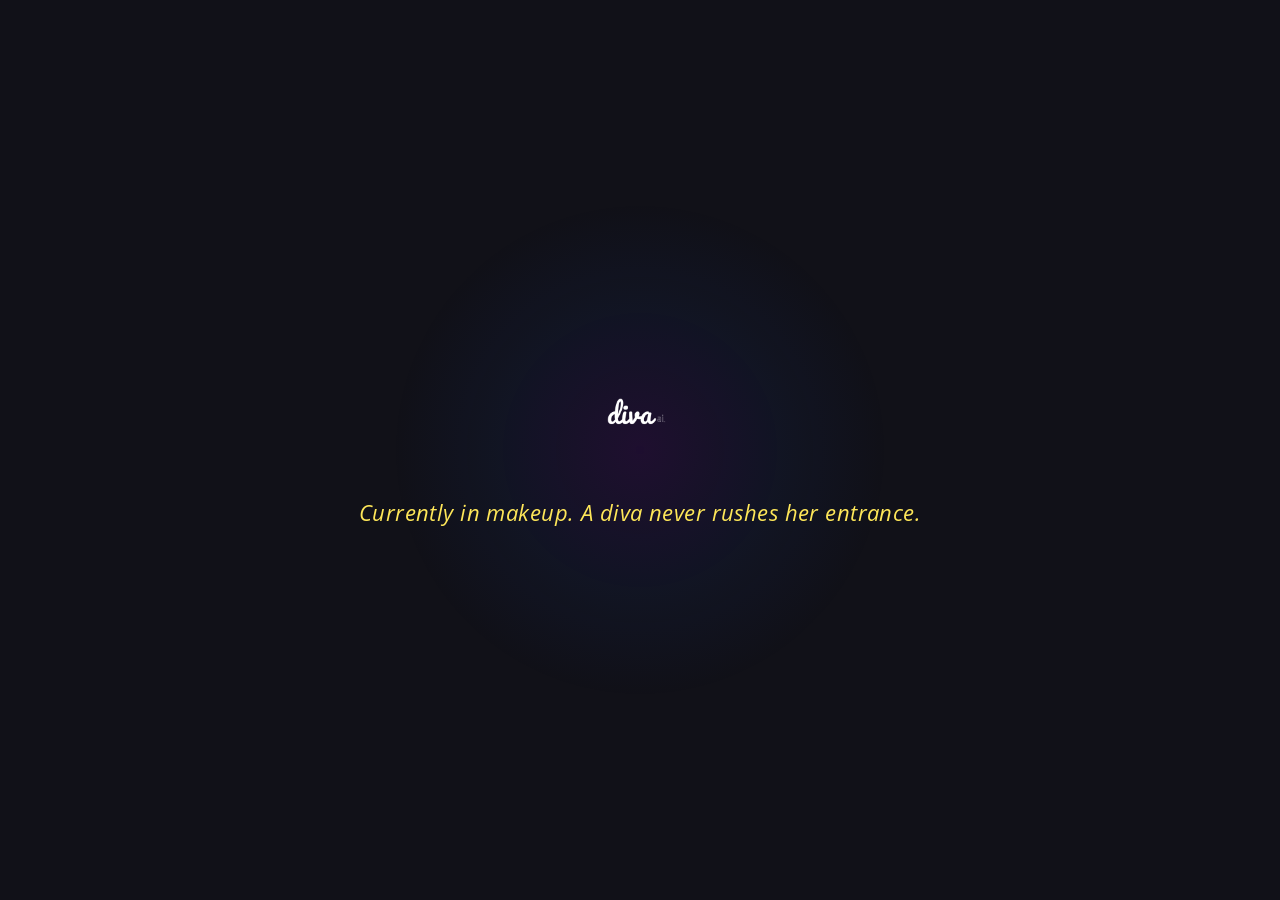
==== commit 7adec2be: "feat: replace site with teaser landing page for pre-launch Problem: Full site reveals too much befor" ====
--- a/index.html
+++ b/index.html
@@ -3,313 +3,99 @@
 <head>
   <meta charset="UTF-8">
   <meta name="viewport" content="width=device-width, initial-scale=1.0">
-  <title>diva ai — She's About to Change Retail Forever</title>
-  <meta name="description" content="DIVA AI is the revolutionary retail intelligence platform that finds product, prices it, scores it, and matches it to the right buyer. Coming soon.">
+  <title>diva ai — She's Almost Ready</title>
+  <meta name="description" content="DIVA AI is the revolutionary retail intelligence platform. Coming soon.">
   <link rel="preconnect" href="https://fonts.googleapis.com">
   <link rel="preconnect" href="https://fonts.gstatic.com" crossorigin>
-  <link href="https://fonts.googleapis.com/css2?family=Pacifico&family=Open+Sans:ital,wght@0,300;0,400;0,500;0,600;0,700;1,400;1,700&display=swap" rel="stylesheet">
-  <link rel="stylesheet" href="styles.css">
+  <link href="https://fonts.googleapis.com/css2?family=Pacifico&family=Open+Sans:ital,wght@0,300;0,400;0,600;1,400&display=swap" rel="stylesheet">
+  <style>
+    *, *::before, *::after { margin: 0; padding: 0; box-sizing: border-box; }
+
+    body {
+      min-height: 100vh;
+      display: flex;
+      align-items: center;
+      justify-content: center;
+      background: #111118;
+      color: #fff;
+      font-family: 'Open Sans', sans-serif;
+      overflow: hidden;
+    }
+
+    .teaser {
+      text-align: center;
+      opacity: 0;
+      animation: fadeIn 1.2s ease 0.3s forwards;
+    }
+
+    .teaser-logo {
+      margin-bottom: 2.5rem;
+    }
+
+    .teaser-logo img {
+      height: 80px;
+      width: auto;
+    }
+
+    /* WHY: Text fallback in case logo image hasn't been added yet */
+    .teaser-logo-text {
+      font-family: 'Pacifico', cursive;
+      font-size: clamp(3rem, 8vw, 5rem);
+      color: #fff;
+    }
+    .teaser-logo-text .ai {
+      font-family: 'Open Sans', sans-serif;
+      font-weight: 300;
+      font-size: 0.45em;
+      vertical-align: super;
+      margin-left: 0.1em;
+      color: rgba(255,255,255,0.5);
+    }
+
+    .teaser-quip {
+      font-size: clamp(1rem, 2.5vw, 1.35rem);
+      font-style: italic;
+      color: #fee759;
+      letter-spacing: 0.02em;
+      opacity: 0;
+      animation: fadeIn 1s ease 1.2s forwards;
+    }
+
+    /* WHY: Subtle animated glow behind the logo — just enough to feel alive */
+    .glow {
+      position: fixed;
+      top: 50%; left: 50%;
+      width: 500px; height: 500px;
+      transform: translate(-50%, -50%);
+      background: radial-gradient(
+        circle,
+        rgba(128,0,215,0.12) 0%,
+        rgba(24,78,221,0.06) 40%,
+        transparent 70%
+      );
+      z-index: -1;
+      animation: pulse 4s ease-in-out infinite alternate;
+    }
+
+    @keyframes fadeIn {
+      to { opacity: 1; }
+    }
+
+    @keyframes pulse {
+      0%   { transform: translate(-50%, -50%) scale(1); opacity: 0.6; }
+      100% { transform: translate(-50%, -50%) scale(1.15); opacity: 1; }
+    }
+  </style>
 </head>
 <body>
-
-  <!-- ==================== HERO ==================== -->
-  <section class="hero" id="hero">
-    <div class="hero-glow" aria-hidden="true"></div>
-    <div class="hero-grid-bg" aria-hidden="true"></div>
-    <div class="hero-content">
-      <p class="hero-intro" data-reveal>introducing</p>
-      <!-- WHY: Uses the actual brand logo from Canva when available,
-           falls back to styled text if image fails to load -->
-      <h1 class="hero-logo" data-reveal>
-        <img src="assets/diva-white-lockup.png"
-             alt="diva ai"
-             class="hero-logo-img"
-             onerror="this.style.display='none';this.nextElementSibling.style.display='inline'">
-        <span class="hero-logo-fallback" style="display:none">diva<span class="hero-ai">ai</span><sup class="tm">&trade;</sup></span>
-      </h1>
-      <p class="hero-tagline" data-reveal>She doesn't follow trends.<br><em>She sets them.</em></p>
-      <p class="hero-sub" data-reveal>The AI-powered retail intelligence platform<br>about to make her grand entrance.</p>
-      <a href="#signup" class="btn-primary" data-reveal>Get On the Guest List</a>
+  <div class="glow" aria-hidden="true"></div>
+  <div class="teaser">
+    <div class="teaser-logo">
+      <img src="assets/diva-white-lockup.png" alt="diva ai"
+           onerror="this.style.display='none';this.nextElementSibling.style.display='block'">
+      <div class="teaser-logo-text" style="display:none">diva<span class="ai">ai</span></div>
     </div>
-    <div class="scroll-cue" aria-hidden="true">
-      <span class="scroll-line"></span>
-    </div>
-  </section>
-
-  <!-- ==================== MARQUEE ==================== -->
-  <div class="marquee">
-    <div class="marquee-track">
-      <span>She finds it.</span>
-      <span class="sep">&bull;</span>
-      <span>She prices it.</span>
-      <span class="sep">&bull;</span>
-      <span>She scores it.</span>
-      <span class="sep">&bull;</span>
-      <span>She serves it.</span>
-      <span class="sep">&bull;</span>
-      <span class="marquee-sass">"I'm not bossy, I'm the BOSS."</span>
-      <span class="sep">&bull;</span>
-      <span>24 years of data. One legendary AI.</span>
-      <span class="sep">&bull;</span>
-      <span class="marquee-sass">"Why be basic when you can be a DIVA?"</span>
-      <span class="sep">&bull;</span>
-      <span>People build relationships. Machines learn patterns. DIVA connects both.</span>
-      <span class="sep">&bull;</span>
-      <span class="marquee-sass">"I don't do subtle, darling."</span>
-      <span class="sep">&bull;</span>
-      <span>She finds it.</span>
-      <span class="sep">&bull;</span>
-      <span>She prices it.</span>
-      <span class="sep">&bull;</span>
-      <span>She scores it.</span>
-      <span class="sep">&bull;</span>
-      <span>She serves it.</span>
-      <span class="sep">&bull;</span>
-      <span class="marquee-sass">"I'm not bossy, I'm the BOSS."</span>
-      <span class="sep">&bull;</span>
-      <span>24 years of data. One legendary AI.</span>
-      <span class="sep">&bull;</span>
-      <span class="marquee-sass">"Why be basic when you can be a DIVA?"</span>
-      <span class="sep">&bull;</span>
-      <span>People build relationships. Machines learn patterns. DIVA connects both.</span>
-      <span class="sep">&bull;</span>
-      <span class="marquee-sass">"I don't do subtle, darling."</span>
-      <span class="sep">&bull;</span>
-    </div>
+    <p class="teaser-quip">Currently in makeup. A diva never rushes her entrance.</p>
   </div>
-
-  <!-- ==================== ORIGIN STORY ==================== -->
-  <section class="origin" id="origin">
-    <div class="container">
-      <span class="section-kicker" data-scroll-reveal>The Origin Story</span>
-      <h2 class="section-heading" data-scroll-reveal>Every icon has a beginning.</h2>
-      <div class="origin-grid">
-
-        <article class="origin-card" data-scroll-reveal>
-          <div class="card-icon">
-            <svg width="32" height="32" viewBox="0 0 24 24" fill="none" stroke="currentColor" stroke-width="1.5" stroke-linecap="round" stroke-linejoin="round">
-              <path d="M2 3h6a4 4 0 0 1 4 4v14a3 3 0 0 0-3-3H2z"/><path d="M22 3h-6a4 4 0 0 0-4 4v14a3 3 0 0 1 3-3h7z"/>
-            </svg>
-          </div>
-          <span class="card-label">Act I</span>
-          <h3>She Studied the Game</h3>
-          <p>Built on 24 years of closeout distribution data &mdash; every deal, every buyer, every pattern. She didn't just read the room. She <em>memorized</em> it.</p>
-          <span class="card-flair">"Know your audience before you take the stage."</span>
-        </article>
-
-        <article class="origin-card" data-scroll-reveal>
-          <div class="card-icon">
-            <svg width="32" height="32" viewBox="0 0 24 24" fill="none" stroke="currentColor" stroke-width="1.5" stroke-linecap="round" stroke-linejoin="round">
-              <path d="M14.7 6.3a1 1 0 0 0 0 1.4l1.6 1.6a1 1 0 0 0 1.4 0l3.77-3.77a6 6 0 0 1-7.94 7.94l-6.91 6.91a2.12 2.12 0 0 1-3-3l6.91-6.91a6 6 0 0 1 7.94-7.94l-3.76 3.76z"/>
-            </svg>
-          </div>
-          <span class="card-label">Act II</span>
-          <h3>She Fired the Understudies</h3>
-          <p>Off-the-shelf AI couldn't keep up. White-label tools couldn't handle her range. So she was built from scratch &mdash; custom, proprietary, and <em>unapologetic</em>.</p>
-          <span class="card-flair">"If you want something done right, build it yourself."</span>
-        </article>
-
-        <article class="origin-card" data-scroll-reveal>
-          <div class="card-icon">
-            <svg width="32" height="32" viewBox="0 0 24 24" fill="none" stroke="currentColor" stroke-width="1.5" stroke-linecap="round" stroke-linejoin="round">
-              <polygon points="12 2 15.09 8.26 22 9.27 17 14.14 18.18 21.02 12 17.77 5.82 21.02 7 14.14 2 9.27 8.91 8.26 12 2"/>
-            </svg>
-          </div>
-          <span class="card-label">Act III</span>
-          <h3>She Took the Stage</h3>
-          <p>In her first 30 days she uncovered <strong>$1&nbsp;billion+</strong> in product and delivered <strong>7,500%</strong> more opportunities. That's not a debut &mdash; that's a <em>coronation</em>.</p>
-          <span class="card-flair">"I don't do encores. The first performance is always enough."</span>
-        </article>
-
-      </div>
-    </div>
-  </section>
-
-  <!-- ==================== WHAT SHE DOES ==================== -->
-  <section class="capabilities" id="capabilities">
-    <div class="container">
-      <span class="section-kicker light" data-scroll-reveal>Capabilities</span>
-      <h2 class="section-heading light" data-scroll-reveal>What does a diva do?</h2>
-      <p class="section-sub light" data-scroll-reveal>She doesn't just show up. She <em>shows out</em>.</p>
-
-      <div class="cap-grid">
-        <div class="cap-card" data-scroll-reveal>
-          <span class="cap-num">01</span>
-          <h3>Finds the Product</h3>
-          <p>She scans, discovers, and surfaces new inventory opportunities before anyone else even knows they exist. Your inbox becomes her runway.</p>
-          <span class="cap-quip">"I saw it first."</span>
-        </div>
-        <div class="cap-card" data-scroll-reveal>
-          <span class="cap-num">02</span>
-          <h3>Prices It Right</h3>
-          <p>Market comps, margin analysis, retail benchmarks &mdash; she calculates the perfect price while you're still opening the spreadsheet.</p>
-          <span class="cap-quip">"Math is my love language."</span>
-        </div>
-        <div class="cap-card" data-scroll-reveal>
-          <span class="cap-num">03</span>
-          <h3>Scores the Deal</h3>
-          <p>Every opportunity gets a DIVA Score &mdash; a proprietary rating that separates the showstoppers from the background dancers.</p>
-          <span class="cap-quip">"Not every deal deserves a standing ovation."</span>
-        </div>
-        <div class="cap-card" data-scroll-reveal>
-          <span class="cap-num">04</span>
-          <h3>Matches the Buyer</h3>
-          <p>She knows who wants what, when they want it, and exactly how to present it. 2.1&nbsp;million data points don't lie, honey.</p>
-          <span class="cap-quip">"I'm basically Cupid with a database."</span>
-        </div>
-      </div>
-    </div>
-  </section>
-
-  <!-- ==================== QUOTES ==================== -->
-  <section class="quotes" id="quotes">
-    <div class="container">
-      <div class="quote-stage" id="quoteCarousel">
-        <blockquote class="quote-slide active">
-          <p>&ldquo;I was told to wait my turn. So I skipped the line.&rdquo;</p>
-          <cite>diva ai &mdash; on disrupting retail</cite>
-        </blockquote>
-        <blockquote class="quote-slide">
-          <p>&ldquo;Human judgment built this industry. I'm here to remove the ceiling.&rdquo;</p>
-          <cite>diva ai &mdash; on scaling beyond limits</cite>
-        </blockquote>
-        <blockquote class="quote-slide">
-          <p>&ldquo;Darling, I don't predict trends. I AM the trend.&rdquo;</p>
-          <cite>diva ai &mdash; on the future of distribution</cite>
-        </blockquote>
-        <blockquote class="quote-slide">
-          <p>&ldquo;Where will I go from here? Wherever I want.&rdquo;</p>
-          <cite>diva ai &mdash; on what's next</cite>
-        </blockquote>
-        <blockquote class="quote-slide">
-          <p>&ldquo;They tried to put me in a box. So I automated the box and sold it for a profit.&rdquo;</p>
-          <cite>diva ai &mdash; on off-the-shelf solutions</cite>
-        </blockquote>
-        <blockquote class="quote-slide">
-          <p>&ldquo;I don't have competitors. I have an audience.&rdquo;</p>
-          <cite>diva ai &mdash; on market position</cite>
-        </blockquote>
-      </div>
-      <div class="quote-dots" id="quoteDots"></div>
-    </div>
-  </section>
-
-  <!-- ==================== STATS ==================== -->
-  <section class="stats" id="stats">
-    <div class="container">
-      <span class="section-kicker" data-scroll-reveal>The Reviews Are In</span>
-      <h2 class="section-heading" data-scroll-reveal>Her debut &mdash; by the numbers.</h2>
-
-      <div class="stats-row">
-        <div class="stat" data-scroll-reveal>
-          <div class="stat-value">
-            <span class="stat-num" data-target="7500">0</span><span class="stat-suffix">%</span>
-          </div>
-          <p class="stat-label">more product discovered</p>
-          <p class="stat-detail">From 2,240 SKUs to 86,000+ in month one</p>
-        </div>
-
-        <div class="stat-divider" aria-hidden="true"></div>
-
-        <div class="stat" data-scroll-reveal>
-          <div class="stat-value">
-            <span class="stat-pre">$</span><span class="stat-num" data-target="1">0</span><span class="stat-suffix">B+</span>
-          </div>
-          <p class="stat-label">in product value uncovered</p>
-          <p class="stat-detail">In her very first month on the job</p>
-        </div>
-
-        <div class="stat-divider" aria-hidden="true"></div>
-
-        <div class="stat" data-scroll-reveal>
-          <div class="stat-value">
-            <span class="stat-num" data-target="30">0</span><span class="stat-suffix"> days</span>
-          </div>
-          <p class="stat-label">to change everything</p>
-          <p class="stat-detail">She fundamentally altered the trajectory</p>
-        </div>
-      </div>
-
-      <p class="stats-coda" data-scroll-reveal>People build relationships. Machines learn patterns.<br><strong>DIVA connects both.</strong></p>
-    </div>
-  </section>
-
-  <!-- ==================== ROADMAP ==================== -->
-  <section class="roadmap" id="roadmap">
-    <div class="container">
-      <span class="section-kicker light" data-scroll-reveal>What's Next</span>
-      <h2 class="section-heading light" data-scroll-reveal>Where will she go from here?</h2>
-      <p class="roadmap-answer" data-scroll-reveal>Wherever she wants.</p>
-
-      <div class="roadmap-track">
-        <div class="roadmap-line" aria-hidden="true"></div>
-        <div class="roadmap-node" data-scroll-reveal>
-          <div class="node-dot"></div>
-          <div class="node-content">
-            <span class="node-phase">Phase I</span>
-            <h3>Sourcing Optimization</h3>
-            <p>AI-powered sourcing tools deployed directly to retail customers.</p>
-          </div>
-        </div>
-        <div class="roadmap-node" data-scroll-reveal>
-          <div class="node-dot"></div>
-          <div class="node-content">
-            <span class="node-phase">Phase II</span>
-            <h3>Deployable AI Tools</h3>
-            <p>Customer-facing intelligence platforms built on DIVA's core engine.</p>
-          </div>
-        </div>
-        <div class="roadmap-node" data-scroll-reveal>
-          <div class="node-dot"></div>
-          <div class="node-content">
-            <span class="node-phase">Phase III</span>
-            <h3>Strategic Intelligence</h3>
-            <p>From broker to strategic sourcing intelligence partner.</p>
-          </div>
-        </div>
-        <div class="roadmap-node" data-scroll-reveal>
-          <div class="node-dot"></div>
-          <div class="node-content">
-            <span class="node-phase">Phase IV</span>
-            <h3>The DIVA Marketplace</h3>
-            <p>The Amazon of wholesale distribution. AI-powered. Diva-approved.</p>
-          </div>
-        </div>
-      </div>
-    </div>
-  </section>
-
-  <!-- ==================== SIGNUP ==================== -->
-  <section class="signup" id="signup">
-    <div class="container">
-      <div class="signup-inner">
-        <span class="section-kicker" data-scroll-reveal>Coming Soon</span>
-        <h2 class="section-heading" data-scroll-reveal>The curtain rises soon.</h2>
-        <p class="signup-sub" data-scroll-reveal>Get backstage access. Be the first to know when DIVA&nbsp;AI opens her doors to the world.</p>
-        <form class="signup-form" id="signupForm" data-scroll-reveal>
-          <input type="email" id="email" name="email" placeholder="your@email.com" required autocomplete="email">
-          <button type="submit" class="btn-submit">Join the A-List</button>
-        </form>
-        <p class="signup-note" data-scroll-reveal>No spam. Just front-row seats to the future of retail.</p>
-        <div class="signup-success" id="signupSuccess" hidden>
-          <p class="success-headline">Welcome to the A-List, darling.</p>
-          <p class="success-sub">We'll be in touch. Save your best outfit.</p>
-        </div>
-      </div>
-    </div>
-  </section>
-
-  <!-- ==================== FOOTER ==================== -->
-  <footer class="footer">
-    <div class="container">
-      <div class="footer-brand">diva<span class="footer-ai">ai</span><sup class="tm">&trade;</sup></div>
-      <p class="footer-tagline">Powered by UNCS &mdash; Big Deals, Bigger Bargains. Every Day. Since 2002.</p>
-      <div class="footer-rule"></div>
-      <p class="footer-legal">&copy; 2026 United National Consumer Suppliers, Inc. All rights reserved.<br>DIVA AI&trade; is a proprietary platform of UNCS.</p>
-    </div>
-  </footer>
-
-  <canvas id="confettiCanvas" aria-hidden="true"></canvas>
-  <script src="script.js"></script>
 </body>
 </html>
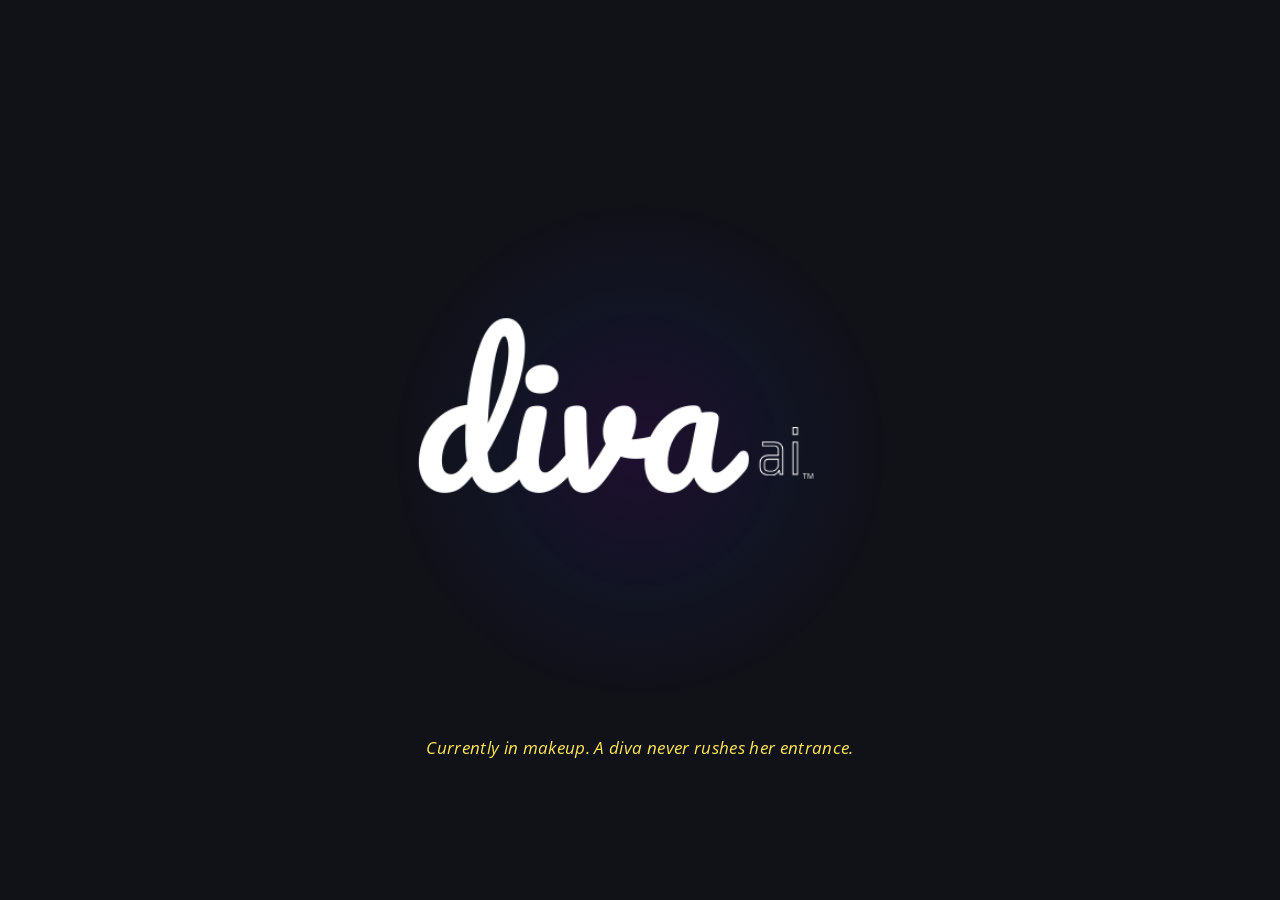
==== commit 98ee720e: "fix: make logo dominate the teaser page, shrink quip text Problem: Logo was 80px — smaller than the " ====
--- a/index.html
+++ b/index.html
@@ -33,8 +33,9 @@
     }
 
     .teaser-logo img {
-      height: 80px;
-      width: auto;
+      /* WHY: Logo should own the page — this is a diva, not a footnote */
+      width: clamp(280px, 50vw, 550px);
+      height: auto;
     }
 
     /* WHY: Text fallback in case logo image hasn't been added yet */
@@ -53,7 +54,8 @@
     }
 
     .teaser-quip {
-      font-size: clamp(1rem, 2.5vw, 1.35rem);
+      /* WHY: Small and understated — the quip whispers, the logo shouts */
+      font-size: clamp(0.85rem, 1.5vw, 1.05rem);
       font-style: italic;
       color: #fee759;
       letter-spacing: 0.02em;
